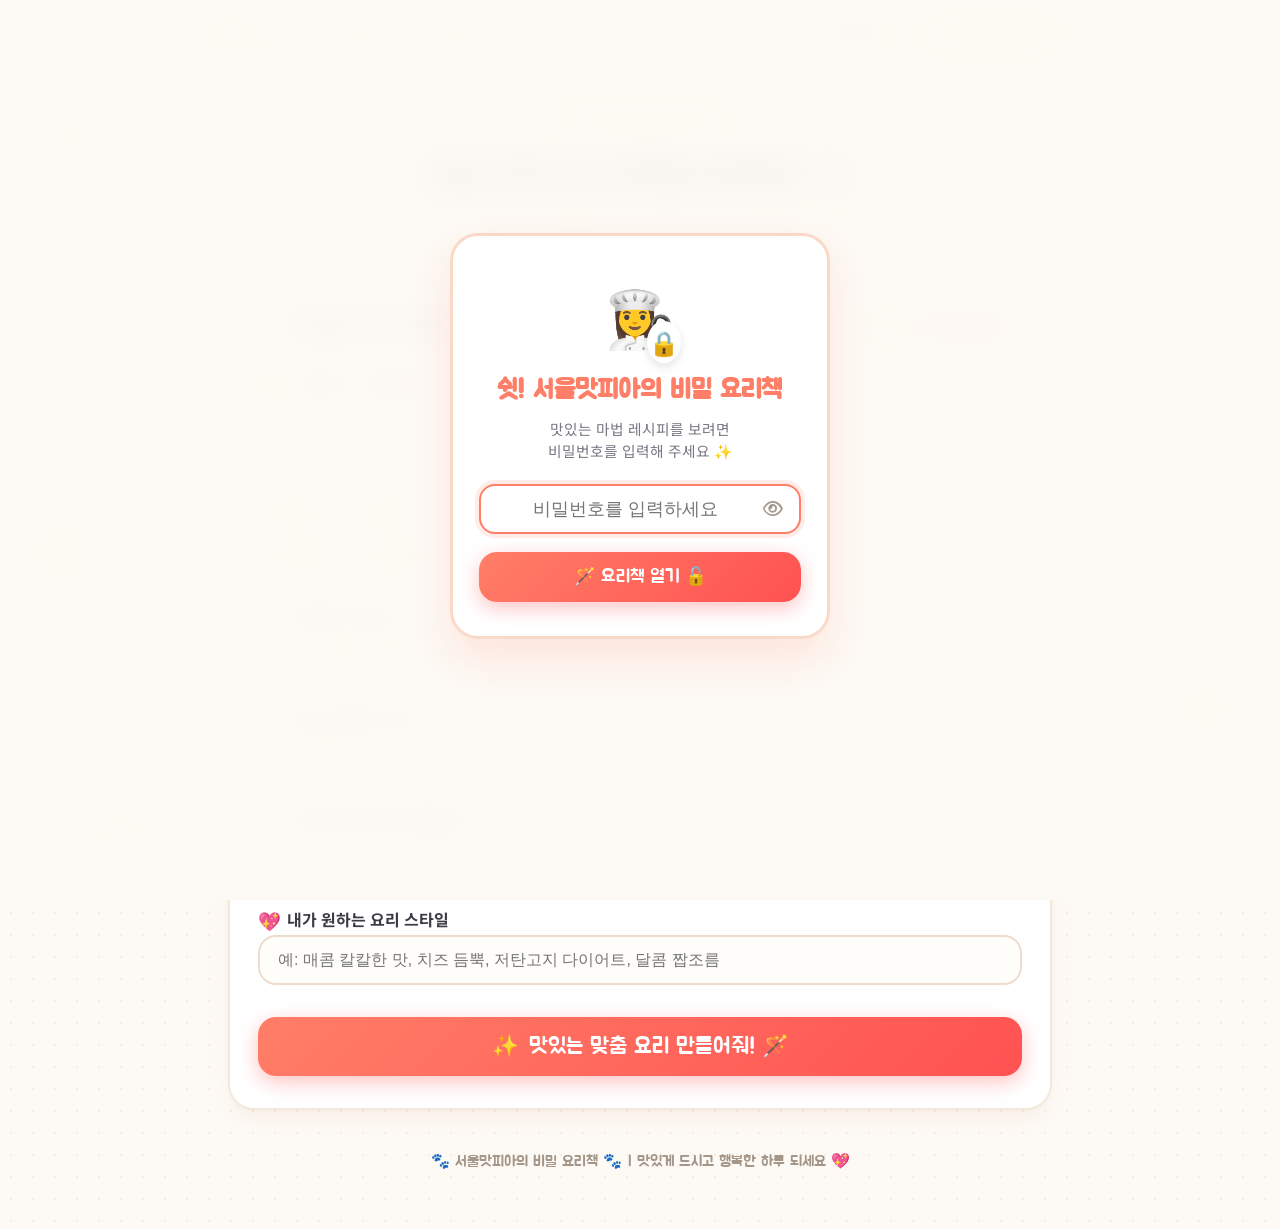
==== templates/index.html @ 13fbd6d3 "feat: 브랜드 네임을 '서울맛피아의 비밀 요리책'으로 전면 변경" ====
<!DOCTYPE html>
<html lang="ko">
<head>
  <meta charset="UTF-8">
  <meta name="viewport" content="width=device-width, initial-scale=1.0">
  <title>👩‍🍳 서울맛피아의 비밀 요리책 ✨</title>
  <!-- 파비콘 및 PWA 설정 -->
  <link rel="icon" type="image/svg+xml" href="/static/icons/icon.svg">
  <link rel="icon" type="image/png" href="/static/icons/icon-192.png">
  <link rel="manifest" href="data:application/manifest+json;utf-8,%7B%22name%22%3A%22%EC%84%9C%EC%9A%B8%EB%A7%9B%ED%94%BC%EC%95%84%EC%9D%98%20%EB%B9%84%EB%B0%80%20%EC%9A%94%EB%A6%AC%EC%B1%85%22%2C%22short_name%22%3A%22%EC%84%9C%EC%9A%B8%EB%A7%9B%ED%94%BC%EC%95%84%22%2C%22start_url%22%3A%22%2F%22%2C%22display%22%3A%22standalone%22%2C%22background_color%22%3A%22%23FFFDF9%22%2C%22theme_color%22%3A%22%23FF7E67%22%2C%22icons%22%3A%5B%7B%22src%22%3A%22%2Fstatic%2Ficons%2Ficon-192.png%22%2C%22sizes%22%3A%22192x192%22%2C%22type%22%3A%22image%2Fpng%22%7D%2C%7B%22src%22%3A%22%2Fstatic%2Ficons%2Ficon-512.png%22%2C%22sizes%22%3A%22512x512%22%2C%22type%22%3A%22image%2Fpng%22%7D%5D%7D">
  <meta name="theme-color" content="#FF7E67">
  <meta name="mobile-web-app-capable" content="yes">
  <meta name="apple-mobile-web-app-capable" content="yes">
  <meta name="apple-mobile-web-app-status-bar-style" content="default">
  <meta name="apple-mobile-web-app-title" content="서울맛피아">
  
  <!-- OpenGraph 메타 (미리보기 이미지) -->
  <meta property="og:title" content="서울맛피아의 비밀 요리책">
  <meta property="og:description" content="냉장고 속 재료로 만드는 AI 맞춤형 레시피 스튜디오">
  <meta property="og:image" content="/static/icons/icon-512.png">
  
  <!-- 인라인 CSS 임베드 (Vercel Serverless 배포 시 스타일 100% 무적 보장) -->
  <style>
/* --- 귀여운 꼬마 셰프 테마 스타일 --- */
:root {
  --primary: #ff7e67;
  --primary-hover: #ff654a;
  --primary-light: #fff0ec;
  --yellow-accent: #ffd166;
  --yellow-light: #fff9e6;
  --mint-accent: #06d6a0;
  --mint-light: #e8fbf6;
  --bg-color: #fdfaf5;
  --card-bg: #ffffff;
  --text-dark: #3d3a45;
  --text-soft: #7a7684;
  --border-cute: #f2e8dc;
  --border-highlight: #ffd8cc;
  --youtube-red: #ff334b;
  --radius-xl: 26px;
  --radius-lg: 18px;
  --radius-md: 14px;
  --radius-sm: 10px;
  --shadow-cute: 0 10px 25px -4px rgba(230, 160, 130, 0.12), 0 4px 10px -2px rgba(0, 0, 0, 0.03);
  --shadow-hover: 0 16px 30px -4px rgba(255, 126, 103, 0.22);
}

* {
  box-sizing: border-box;
  margin: 0;
  padding: 0;
}

body {
  font-family: 'Noto Sans KR', 'Pretendard', sans-serif;
  background-color: var(--bg-color);
  background-image: radial-gradient(#faecd8 1px, transparent 1px);
  background-size: 22px 22px;
  color: var(--text-dark);
  line-height: 1.6;
  min-height: 100vh;
  position: relative;
  overflow-x: hidden;
}

/* --- 귀여운 배경 떠다니는 장식 --- */
.bg-decorations {
  position: fixed;
  top: 0;
  left: 0;
  width: 100%;
  height: 100%;
  pointer-events: none;
  z-index: 0;
  overflow: hidden;
}

.decor-item {
  position: absolute;
  font-size: 2.2rem;
  opacity: 0.35;
  animation: floatEmoji 7s ease-in-out infinite alternate;
}

.decor-1 { top: 12%; left: 4%; animation-delay: 0s; }
.decor-2 { top: 28%; right: 5%; animation-delay: 1.5s; font-size: 2rem; }
.decor-3 { top: 58%; left: 3%; animation-delay: 3s; }
.decor-4 { top: 75%; right: 4%; animation-delay: 2s; }
.decor-5 { top: 90%; left: 8%; animation-delay: 4.5s; }
.decor-6 { top: 45%; right: 3%; animation-delay: 3.5s; }

@keyframes floatEmoji {
  0% { transform: translateY(0px) rotate(0deg); }
  100% { transform: translateY(-20px) rotate(12deg); }
}

/* --- 귀여운 상단 내비게이션 바 --- */
.navbar {
  background: rgba(255, 255, 255, 0.92);
  backdrop-filter: blur(10px);
  border-bottom: 2px dashed #f5decb;
  padding: 14px 20px;
  position: sticky;
  top: 0;
  z-index: 100;
}

.nav-container {
  max-width: 860px;
  margin: 0 auto;
  display: flex;
  justify-content: space-between;
  align-items: center;
}

.logo {
  display: flex;
  align-items: center;
  gap: 8px;
  font-family: 'Jua', cursive;
  font-size: 1.4rem;
  color: var(--primary);
  letter-spacing: 0.5px;
}

.chef-hat {
  font-size: 1.6rem;
  display: inline-block;
  animation: bounceHead 2s infinite ease-in-out;
}

@keyframes bounceHead {
  0%, 100% { transform: translateY(0); }
  50% { transform: translateY(-4px); }
}

.sparkle {
  color: #ffb703;
  font-size: 1.1rem;
}

.nav-actions {
  display: flex;
  align-items: center;
  gap: 10px;
}

.btn-cute-install {
  background: var(--coral-light);
  border: 2px solid var(--primary);
  color: var(--primary-dark);
  padding: 8px 14px;
  border-radius: 25px;
  font-family: 'Jua', cursive;
  font-size: 0.95rem;
  cursor: pointer;
  display: inline-flex;
  align-items: center;
  gap: 6px;
  transition: all 0.2s cubic-bezier(0.34, 1.56, 0.64, 1);
}

.btn-cute-install:hover {
  transform: scale(1.05);
  background: var(--primary);
  color: #fff;
}

.btn-cute-bookmark {
  background: var(--yellow-light);
  border: 2px solid var(--yellow-accent);
  color: #8f5a00;
  padding: 8px 16px;
  border-radius: 25px;
  font-family: 'Jua', cursive;
  font-size: 0.95rem;
  cursor: pointer;
  display: inline-flex;
  align-items: center;
  gap: 8px;
  transition: all 0.2s cubic-bezier(0.34, 1.56, 0.64, 1);
}

.btn-cute-bookmark:hover {
  transform: scale(1.05);
  background: var(--yellow-accent);
  color: #fff;
}

.badge-cute {
  background: var(--primary);
  color: #fff;
  font-size: 0.75rem;
  padding: 2px 8px;
  border-radius: 12px;
  font-weight: bold;
}

/* --- 메인 컨테이너 & 헤더 --- */
.container {
  max-width: 860px;
  margin: 0 auto;
  padding: 30px 18px;
  position: relative;
  z-index: 1;
}

.header {
  text-align: center;
  margin-bottom: 30px;
}

.header-badge {
  display: inline-block;
  background: #fff2e0;
  color: #c96218;
  font-family: 'Jua', cursive;
  font-size: 0.95rem;
  padding: 6px 16px;
  border-radius: 20px;
  border: 1.5px dashed #f8c291;
  margin-bottom: 10px;
}

.main-title {
  font-family: 'Jua', cursive;
  font-size: 2.3rem;
  color: var(--text-dark);
  margin-bottom: 8px;
  letter-spacing: -0.5px;
}

.subtitle {
  color: var(--text-soft);
  font-size: 1.05rem;
}

/* --- 귀여운 카드 공통 스타일 --- */
.cute-card {
  background: var(--card-bg);
  border-radius: var(--radius-xl);
  padding: 32px 28px;
  box-shadow: var(--shadow-cute);
  margin-bottom: 28px;
  border: 2px solid var(--border-cute);
  position: relative;
}

/* 마스킹 테이프 장식 */
.tape-sticker {
  position: absolute;
  top: -12px;
  left: 50%;
  transform: translateX(-50%) rotate(-1deg);
  width: 120px;
  height: 26px;
  background: rgba(255, 222, 173, 0.75);
  border-left: 2px dashed rgba(200, 160, 120, 0.4);
  border-right: 2px dashed rgba(200, 160, 120, 0.4);
  box-shadow: 0 2px 4px rgba(0, 0, 0, 0.05);
}

.form-title-row {
  display: flex;
  justify-content: space-between;
  align-items: center;
  margin-bottom: 22px;
  flex-wrap: wrap;
  gap: 10px;
}

.card-title {
  font-family: 'Jua', cursive;
  font-size: 1.45rem;
  color: var(--text-dark);
  display: flex;
  align-items: center;
  gap: 8px;
}

.btn-surprise-cute {
  background: linear-gradient(135deg, #fff3b0 0%, #ffcbf2 100%);
  border: 2px solid #ffb3c6;
  color: #6a1b9a;
  padding: 8px 16px;
  border-radius: 20px;
  font-family: 'Jua', cursive;
  font-size: 0.95rem;
  cursor: pointer;
  display: inline-flex;
  align-items: center;
  gap: 6px;
  box-shadow: 0 4px 10px rgba(255, 179, 198, 0.35);
  transition: all 0.25s cubic-bezier(0.34, 1.56, 0.64, 1);
}

.btn-surprise-cute:hover {
  transform: translateY(-2px) scale(1.04);
  box-shadow: 0 8px 16px rgba(255, 179, 198, 0.5);
}

/* --- 폼 스타일 --- */
.form-group {
  margin-bottom: 22px;
}

.label-row {
  display: flex;
  justify-content: space-between;
  align-items: center;
  margin-bottom: 8px;
}

.form-group label {
  font-weight: 700;
  color: var(--text-dark);
  font-size: 1rem;
  display: flex;
  align-items: center;
  gap: 6px;
}

.icon-bubble {
  font-size: 1.15rem;
}

.required-star {
  color: var(--primary);
  font-size: 1.1rem;
}

.btn-text-clear {
  background: none;
  border: none;
  color: var(--text-soft);
  font-size: 0.82rem;
  font-weight: 600;
  cursor: pointer;
  display: inline-flex;
  align-items: center;
  gap: 4px;
}

.btn-text-clear:hover {
  color: var(--primary);
}

input[type="text"],
select {
  width: 100%;
  padding: 14px 18px;
  border: 2px solid #ecdcd0;
  border-radius: var(--radius-lg);
  font-size: 1rem;
  color: var(--text-dark);
  background-color: #fffdfa;
  transition: all 0.2s ease;
  outline: none;
}

input[type="text"]:focus,
select:focus {
  border-color: var(--primary);
  background-color: #ffffff;
  box-shadow: 0 0 0 4px rgba(255, 126, 103, 0.18);
}

/* --- 톡톡 누르는 인기 재료 칩 --- */
.quick-chips-wrapper {
  margin-top: 12px;
}

.chips-label {
  display: block;
  font-size: 0.85rem;
  font-weight: 700;
  color: #b5835a;
  margin-bottom: 8px;
}

.chips-list {
  display: flex;
  flex-wrap: wrap;
  gap: 7px;
}

.ingredient-chip {
  background: #ffffff;
  border: 2px solid #fae1d2;
  border-radius: 20px;
  padding: 6px 13px;
  font-size: 0.88rem;
  font-weight: 700;
  color: #634b3e;
  cursor: pointer;
  display: inline-flex;
  align-items: center;
  gap: 5px;
  box-shadow: 0 2px 5px rgba(230, 160, 130, 0.08);
  transition: all 0.18s cubic-bezier(0.34, 1.56, 0.64, 1);
}

.ingredient-chip:hover {
  background: var(--primary-light);
  border-color: var(--primary);
  color: var(--primary);
  transform: translateY(-2px) scale(1.05);
}

.ingredient-chip.chip-active {
  background: var(--primary);
  border-color: var(--primary);
  color: #ffffff;
  box-shadow: 0 4px 10px rgba(255, 126, 103, 0.35);
}

.chip-emoji {
  font-size: 1.05rem;
}

.form-row {
  display: grid;
  grid-template-columns: 1fr 1fr;
  gap: 16px;
}

/* --- 메인 버튼 스타일 --- */
.btn-cute-submit {
  width: 100%;
  background: linear-gradient(135deg, #ff7e67 0%, #ff5252 100%);
  color: #fff;
  padding: 16px 24px;
  font-family: 'Jua', cursive;
  font-size: 1.35rem;
  border-radius: var(--radius-lg);
  border: none;
  cursor: pointer;
  box-shadow: 0 6px 20px rgba(255, 82, 82, 0.35);
  display: inline-flex;
  align-items: center;
  justify-content: center;
  gap: 10px;
  transition: all 0.25s cubic-bezier(0.34, 1.56, 0.64, 1);
  margin-top: 10px;
}

.btn-cute-submit:hover {
  transform: translateY(-3px) scale(1.01);
  box-shadow: 0 10px 25px rgba(255, 82, 82, 0.45);
}

/* --- 보글보글 로딩 애니메이션 --- */
.cute-cooking-pot {
  position: relative;
  width: 90px;
  height: 90px;
  margin: 0 auto 15px;
  display: flex;
  align-items: center;
  justify-content: center;
}

.pot-emoji {
  font-size: 4.5rem;
  animation: potWiggle 1.2s infinite ease-in-out;
}

@keyframes potWiggle {
  0%, 100% { transform: rotate(0deg); }
  25% { transform: rotate(-5deg) scale(1.05); }
  75% { transform: rotate(5deg) scale(1.05); }
}

.steam {
  position: absolute;
  font-size: 1.3rem;
  opacity: 0;
  animation: steamRise 2s infinite ease-out;
}

.steam-1 { top: 0px; left: 20px; animation-delay: 0s; }
.steam-2 { top: -10px; left: 40px; animation-delay: 0.6s; }
.steam-3 { top: 0px; right: 20px; animation-delay: 1.2s; }

@keyframes steamRise {
  0% { transform: translateY(10px) scale(0.6); opacity: 0; }
  50% { opacity: 0.8; }
  100% { transform: translateY(-30px) scale(1.2); opacity: 0; }
}

.loading-title {
  font-family: 'Jua', cursive;
  font-size: 1.4rem;
  color: var(--primary);
  margin-bottom: 6px;
}

.loading-subtext {
  color: var(--text-soft);
  font-size: 0.95rem;
}

/* --- 3종 추천 요리 선택 탭 --- */
.recipe-selection-section {
  margin-bottom: 25px;
}

.selection-title {
  font-family: 'Jua', cursive;
  font-size: 1.4rem;
  color: var(--text-dark);
  margin-bottom: 14px;
  display: flex;
  align-items: center;
  gap: 8px;
}

.recipe-tabs-grid {
  display: grid;
  grid-template-columns: repeat(3, 1fr);
  gap: 12px;
}

.recipe-tab-card {
  background: #ffffff;
  border: 2.5px solid #fae3d5;
  border-radius: var(--radius-lg);
  padding: 16px 14px;
  cursor: pointer;
  transition: all 0.25s cubic-bezier(0.34, 1.56, 0.64, 1);
  box-shadow: 0 4px 12px rgba(240, 180, 150, 0.1);
  display: flex;
  flex-direction: column;
  justify-content: space-between;
}

.recipe-tab-card:hover {
  transform: translateY(-3px) scale(1.02);
  border-color: var(--primary);
  box-shadow: var(--shadow-hover);
}

.recipe-tab-card.active-tab {
  border-color: var(--primary);
  background: #fff8f5;
  box-shadow: 0 0 0 3px rgba(255, 126, 103, 0.25), var(--shadow-hover);
}

.tab-tag {
  font-family: 'Jua', cursive;
  font-size: 0.85rem;
  color: #ff5252;
  background: #ffebe6;
  padding: 4px 10px;
  border-radius: 12px;
  display: inline-block;
  margin-bottom: 8px;
  align-self: flex-start;
}

.tab-title {
  font-family: 'Jua', cursive;
  font-size: 1.15rem;
  color: var(--text-dark);
  margin-bottom: 6px;
  line-height: 1.3;
}

.tab-meta {
  font-size: 0.82rem;
  color: var(--text-soft);
  display: flex;
  gap: 8px;
  font-weight: 600;
}

/* --- 레시피 북 스타일 상세 결과 카드 --- */
.recipe-book-card {
  border: 3px solid #f2dbcb;
  background: #ffffff;
  position: relative;
  padding-top: 40px;
}

.spiral-binding {
  position: absolute;
  top: 10px;
  left: 20px;
  right: 20px;
  display: flex;
  justify-content: space-around;
}

.spiral-binding span {
  width: 14px;
  height: 14px;
  background: #f7ede2;
  border: 2px solid #dfcfc0;
  border-radius: 50%;
}

.result-header {
  display: flex;
  justify-content: space-between;
  align-items: center;
  margin-bottom: 18px;
  flex-wrap: wrap;
  gap: 10px;
}

.cute-badge {
  background: #fff0eb;
  color: var(--primary);
  font-family: 'Jua', cursive;
  font-size: 0.95rem;
  padding: 6px 14px;
  border-radius: 20px;
  border: 1.5px solid #ffd2c7;
}

.btn-cute-action {
  background: #f7fafc;
  border: 1.5px solid #e2e8f0;
  color: var(--text-dark);
  padding: 8px 14px;
  border-radius: 18px;
  font-size: 0.85rem;
  font-weight: 700;
  cursor: pointer;
  display: inline-flex;
  align-items: center;
  gap: 6px;
  transition: all 0.2s;
}

.btn-cute-action:hover {
  background: var(--primary-light);
  border-color: var(--primary);
  color: var(--primary);
  transform: translateY(-1px);
}

.btn-bookmarked {
  background: #fff0f3 !important;
  color: #ff3366 !important;
  border-color: #ffb3c6 !important;
}

.menu-title {
  font-family: 'Jua', cursive;
  font-size: 2.1rem;
  color: var(--text-dark);
  margin-bottom: 6px;
}

.menu-desc {
  color: var(--text-soft);
  font-size: 1.05rem;
  margin-bottom: 14px;
}

.menu-tags {
  display: flex;
  gap: 8px;
  flex-wrap: wrap;
}

.tag-cute {
  background: #fef7ee;
  border: 1.5px solid #fae1c5;
  padding: 6px 14px;
  border-radius: 20px;
  font-size: 0.88rem;
  font-weight: 700;
  color: #a45a19;
  display: inline-flex;
  align-items: center;
  gap: 6px;
}

/* --- 귀여운 TV 유튜브 배너 --- */
.cute-tv-card {
  background: #fff5f5;
  border: 2px dashed #ffccd5;
  border-radius: var(--radius-lg);
  padding: 18px 22px;
  margin: 20px 0;
  display: flex;
  justify-content: space-between;
  align-items: center;
  gap: 15px;
}

.youtube-badge {
  color: var(--youtube-red);
  font-family: 'Jua', cursive;
  font-size: 0.95rem;
  margin-bottom: 4px;
}

.yt-title {
  font-size: 1.05rem;
  font-weight: 700;
  color: var(--text-dark);
  margin-bottom: 2px;
}

.yt-channel {
  font-size: 0.85rem;
  color: var(--text-soft);
}

.btn-youtube-cute {
  background: var(--youtube-red);
  color: #fff;
  padding: 10px 20px;
  font-family: 'Jua', cursive;
  font-size: 1rem;
  border-radius: 25px;
  text-decoration: none;
  flex-shrink: 0;
  box-shadow: 0 4px 12px rgba(255, 51, 75, 0.3);
  transition: all 0.2s cubic-bezier(0.34, 1.56, 0.64, 1);
}

.btn-youtube-cute:hover {
  transform: scale(1.05);
  background: #e6203a;
  color: #fff;
}

/* --- 귀여운 건강 쑥쑥 영양 노트 --- */
.cute-nutrition-card {
  background: #fffcf7;
  border: 2px solid #ffeedb;
  border-radius: var(--radius-lg);
  padding: 20px;
  margin: 20px 0;
}

.nutrition-header {
  display: flex;
  justify-content: space-between;
  align-items: center;
  margin-bottom: 14px;
}

.nutrition-header h3 {
  font-family: 'Jua', cursive;
  font-size: 1.25rem;
  color: #d96b27;
  display: flex;
  align-items: center;
  gap: 6px;
}

.calories-badge-cute {
  background: var(--yellow-accent);
  color: #704800;
  font-family: 'Jua', cursive;
  font-size: 1.05rem;
  padding: 4px 14px;
  border-radius: 20px;
  box-shadow: 0 2px 8px rgba(255, 209, 102, 0.4);
}

.nutrition-grid {
  display: grid;
  grid-template-columns: repeat(4, 1fr);
  gap: 10px;
  margin-bottom: 12px;
}

.cute-nutri-item {
  background: #ffffff;
  border: 1.5px solid #ffe3c6;
  border-radius: var(--radius-md);
  padding: 10px;
  text-align: center;
}

.nutri-label {
  display: block;
  font-size: 0.78rem;
  font-weight: 700;
  color: var(--text-soft);
  margin-bottom: 2px;
}

.nutri-val {
  font-family: 'Jua', cursive;
  font-size: 1.15rem;
  color: var(--text-dark);
}

.nutri-summary-cute {
  font-size: 0.88rem;
  color: #634720;
  background: #fff8eb;
  padding: 10px 14px;
  border-radius: var(--radius-sm);
  margin-top: 8px;
  border: 1px dashed #fbd79e;
}

/* 귀여운 구분선 */
.cute-divider {
  text-align: center;
  margin: 25px 0;
  position: relative;
}

.cute-divider::before {
  content: "";
  position: absolute;
  top: 50%;
  left: 0;
  right: 0;
  height: 2px;
  background: #f7e6d7;
  z-index: 0;
}

.cute-divider span {
  background: #fff;
  padding: 0 15px;
  position: relative;
  z-index: 1;
  font-size: 0.95rem;
  letter-spacing: 4px;
}

/* --- 재료 & 양념 그리드 --- */
.recipe-grid {
  display: grid;
  grid-template-columns: 1fr 1fr;
  gap: 20px;
}

.cute-box h3 {
  font-family: 'Jua', cursive;
  font-size: 1.3rem;
  color: var(--text-dark);
  margin-bottom: 14px;
  display: flex;
  align-items: center;
  gap: 8px;
}

.cute-list {
  list-style: none;
}

.cute-list li {
  position: relative;
  padding: 8px 0 8px 24px;
  font-size: 0.95rem;
  font-weight: 600;
  border-bottom: 1px dashed #f5e4d5;
}

.cute-list li:last-child {
  border-bottom: none;
}

.cute-list li::before {
  content: "✨";
  font-size: 0.85rem;
  position: absolute;
  left: 2px;
  top: 8px;
}

/* --- 단계별 조리 순서 --- */
.cute-steps {
  list-style: none;
  counter-reset: cute-step;
}

.cute-steps li {
  counter-increment: cute-step;
  position: relative;
  padding: 14px 16px 14px 54px;
  background: #fffcf8;
  border: 1.5px solid #fae8d8;
  border-radius: var(--radius-md);
  margin-bottom: 12px;
  font-size: 0.98rem;
  line-height: 1.55;
  font-weight: 500;
}

.cute-steps li::before {
  content: counter(cute-step);
  position: absolute;
  left: 14px;
  top: 14px;
  background: var(--primary);
  color: #fff;
  font-family: 'Jua', cursive;
  width: 28px;
  height: 28px;
  border-radius: 50%;
  display: flex;
  align-items: center;
  justify-content: center;
  font-size: 1rem;
  box-shadow: 0 2px 6px rgba(255, 126, 103, 0.4);
}

/* --- 팁 & 대체 가이드 --- */
.tips-grid {
  display: grid;
  grid-template-columns: 1fr 1fr;
  gap: 16px;
}

.cute-tip-box {
  padding: 18px;
  border-radius: var(--radius-lg);
}

.cute-tip-box h4 {
  font-family: 'Jua', cursive;
  font-size: 1.15rem;
  margin-bottom: 10px;
  display: flex;
  align-items: center;
  gap: 6px;
}

.cute-tip-box ul {
  padding-left: 18px;
  font-size: 0.9rem;
  line-height: 1.5;
}

.cute-tip-box li {
  margin-bottom: 6px;
}

.fail-proof {
  background-color: #fff8eb;
  border: 2px solid #ffe1a8;
}

.fail-proof h4 {
  color: #c96218;
}

.substitute {
  background-color: #f0fdf4;
  border: 2px solid #bbf7d0;
}

.substitute h4 {
  color: #15803d;
}

/* --- 비밀 요리책 드로어 --- */
.drawer-overlay {
  position: fixed;
  top: 0;
  left: 0;
  width: 100%;
  height: 100%;
  background: rgba(80, 50, 40, 0.45);
  backdrop-filter: blur(4px);
  z-index: 200;
  display: flex;
  justify-content: flex-end;
}

.cute-drawer {
  background: #fffaf4;
  width: 100%;
  max-width: 440px;
  height: 100%;
  padding: 28px 22px;
  overflow-y: auto;
  box-shadow: -8px 0 30px rgba(100, 50, 30, 0.2);
  display: flex;
  flex-direction: column;
}

.drawer-header h2 {
  font-family: 'Jua', cursive;
  font-size: 1.5rem;
  color: var(--text-dark);
}

.btn-close {
  background: none;
  border: none;
  font-size: 2rem;
  cursor: pointer;
  color: var(--text-soft);
}

.bookmark-item {
  background: #ffffff;
  border: 2px solid #f8e5d7;
  border-radius: var(--radius-lg);
  padding: 16px;
  margin-bottom: 12px;
  box-shadow: 0 4px 10px rgba(220, 160, 130, 0.08);
}

.bookmark-item-title {
  font-family: 'Jua', cursive;
  font-size: 1.2rem;
  color: var(--text-dark);
  margin-bottom: 4px;
}

.bookmark-item-meta {
  font-size: 0.82rem;
  color: var(--text-soft);
  font-weight: 600;
  margin-bottom: 12px;
}

.bookmark-item-actions {
  display: flex;
  gap: 8px;
}

/* --- 에러 알림 --- */
.cute-alert {
  background: #fff1f2;
  border: 2px solid #fecdd3;
  color: #e11d48;
  border-radius: var(--radius-lg);
  padding: 16px 20px;
  display: flex;
  align-items: center;
  gap: 12px;
  font-weight: 700;
}

.alert-icon {
  font-size: 1.5rem;
}

/* --- 유틸리티 & 푸터 --- */
.hidden {
  display: none !important;
}

.footer {
  text-align: center;
  color: #a49688;
  font-family: 'Jua', cursive;
  font-size: 0.95rem;
  margin-top: 40px;
  padding-bottom: 25px;
}

/* --- 완벽 모바일 최적화 미디어 쿼리 --- */
@media (max-width: 768px) {
  html, body {
    overflow-x: hidden;
    width: 100%;
  }

  .container {
    padding: 18px 12px;
  }

  /* 상단 네비게이션 모바일 최적화 */
  .navbar {
    padding: 10px 14px;
  }

  .nav-container {
    gap: 6px;
  }

  .logo {
    font-size: 1.15rem;
    gap: 5px;
  }

  .chef-hat {
    font-size: 1.35rem;
  }

  .nav-actions {
    gap: 6px;
  }

  .btn-cute-install,
  .btn-cute-bookmark {
    padding: 6px 10px;
    font-size: 0.82rem;
    border-radius: 18px;
    gap: 4px;
  }

  /* 헤더 텍스트 모바일 크기 */
  .header-badge {
    font-size: 0.85rem;
    padding: 5px 12px;
  }

  .main-title {
    font-size: 1.55rem;
    line-height: 1.35;
    margin-top: 8px;
  }

  .subtitle {
    font-size: 0.88rem;
    padding: 0 5px;
  }

  /* 카드 패딩 및 레이아웃 */
  .cute-card {
    padding: 20px 14px;
    border-radius: var(--radius-lg);
  }

  .card-title {
    font-size: 1.25rem;
  }

  .btn-surprise-cute {
    font-size: 0.82rem;
    padding: 6px 10px;
  }

  .form-title-row {
    flex-direction: column;
    align-items: flex-start;
    gap: 10px;
  }

  /* 폼 요소 모바일 최적화 */
  .form-row,
  .recipe-grid,
  .tips-grid {
    grid-template-columns: 1fr;
    gap: 14px;
  }

  input[type="text"],
  select {
    font-size: 16px !important; /* iOS 자동 확대 방지 */
    padding: 12px 14px;
    height: 48px; /* 터치 친화적 높이 */
  }

  /* 재료 칩 모바일 터치 최적화 */
  .chips-list {
    gap: 6px;
  }

  .ingredient-chip {
    padding: 6px 10px;
    font-size: 0.84rem;
    height: 36px;
  }

  /* 추천 메뉴 3가지 탭 모바일 1열 카드 배치 */
  .recipe-tabs-grid {
    grid-template-columns: 1fr;
    gap: 12px;
  }

  .tab-card {
    padding: 14px 16px;
  }

  /* 상세 결과 헤더 및 액션 버튼 그리드 */
  .result-header {
    flex-direction: column;
    align-items: flex-start;
    gap: 12px;
  }

  .recipe-actions {
    width: 100%;
    display: grid;
    grid-template-columns: repeat(2, 1fr);
    gap: 8px;
  }

  .btn-cute-action {
    width: 100%;
    justify-content: center;
    padding: 8px 10px;
    font-size: 0.84rem;
  }

  .menu-title {
    font-size: 1.45rem;
  }

  /* 영양 성분 카드 2열 그리드 */
  .nutrition-grid {
    grid-template-columns: repeat(2, 1fr);
    gap: 8px;
  }

  .cute-nutri-item {
    padding: 10px 8px;
  }

  .nutri-val {
    font-size: 1.05rem;
  }

  /* 유튜브 카드 세로 정렬 */
  .cute-tv-card {
    flex-direction: column;
    align-items: stretch;
    gap: 14px;
    padding: 16px;
  }

  .btn-youtube-cute {
    width: 100%;
    text-align: center;
    justify-content: center;
    padding: 12px;
    font-size: 0.95rem;
  }

  /* 배경 이모지 모바일에서 은은하게 */
  .decor-item {
    opacity: 0.18;
    font-size: 1.6rem;
  }
}

/* 400px 이하 초소형 스마트폰 (iPhone SE 등) */
@media (max-width: 400px) {
  .logo-text {
    font-size: 0.98rem;
  }
  .btn-cute-install span,
  .btn-cute-bookmark span:first-child {
    display: none; /* 아이콘과 뱃지만 표시 */
  }
  .btn-cute-install,
  .btn-cute-bookmark {
    padding: 6px 8px;
  }
  .main-title {
    font-size: 1.35rem;
  }
}

/* --- 인쇄 최적화 --- */
@media print {
  body {
    background: #fff;
    color: #000;
  }
  .bg-decorations,
  .navbar,
  .input-card,
  .loading-card,
  .recipe-selection-section,
  .alert,
  .recipe-actions,
  .footer,
  .drawer-overlay {
    display: none !important;
  }
  .cute-card {
    border: none;
    box-shadow: none;
    padding: 0;
  }
}
  
/* --- 🔒 비밀번호 잠금 화면 스타일 --- */
.lock-screen-overlay {
  position: fixed;
  top: 0;
  left: 0;
  width: 100vw;
  height: 100vh;
  background: rgba(253, 250, 245, 0.96);
  backdrop-filter: blur(16px);
  z-index: 99999;
  display: flex;
  align-items: center;
  justify-content: center;
  padding: 20px;
  transition: opacity 0.35s ease, visibility 0.35s ease;
}

.lock-screen-overlay.unlocked {
  opacity: 0;
  visibility: hidden;
  pointer-events: none;
}

.lock-card {
  width: 100%;
  max-width: 380px;
  background: #ffffff;
  border: 3px solid #fbd9c8;
  border-radius: 28px;
  padding: 34px 26px;
  text-align: center;
  box-shadow: 0 20px 45px rgba(255, 126, 103, 0.18);
  animation: popIn 0.4s cubic-bezier(0.34, 1.56, 0.64, 1);
  position: relative;
}

@keyframes popIn {
  0% { transform: scale(0.85); opacity: 0; }
  100% { transform: scale(1); opacity: 1; }
}

.lock-card.shake {
  animation: shakeCard 0.4s ease;
}

@keyframes shakeCard {
  0%, 100% { transform: translateX(0); }
  20%, 60% { transform: translateX(-8px); }
  40%, 80% { transform: translateX(8px); }
}

.lock-icon-wrapper {
  position: relative;
  display: inline-block;
  margin-bottom: 12px;
}

.lock-chef {
  font-size: 3.5rem;
  display: inline-block;
  animation: floatEmoji 4s infinite alternate;
}

.lock-badge {
  position: absolute;
  bottom: -4px;
  right: -6px;
  font-size: 1.5rem;
  background: #fff;
  border-radius: 50%;
  padding: 2px;
  box-shadow: 0 4px 10px rgba(0,0,0,0.1);
}

.lock-title {
  font-family: 'Jua', cursive;
  font-size: 1.6rem;
  color: var(--primary);
  margin-bottom: 6px;
}

.lock-desc {
  font-size: 0.92rem;
  color: var(--text-soft);
  line-height: 1.5;
  margin-bottom: 22px;
}

.lock-form {
  display: flex;
  flex-direction: column;
  gap: 12px;
}

.lock-input-group {
  position: relative;
  width: 100%;
}

.lock-input {
  width: 100%;
  height: 50px;
  border: 2px solid #f2dfd3;
  border-radius: 16px;
  padding: 0 45px 0 16px;
  font-size: 1.1rem;
  text-align: center;
  background: #fffaf7;
  color: var(--text-dark);
  outline: none;
  transition: all 0.2s;
}

.lock-input:focus {
  border-color: var(--primary);
  background: #ffffff;
  box-shadow: 0 0 0 4px rgba(255, 126, 103, 0.15);
}

.btn-toggle-pw {
  position: absolute;
  right: 14px;
  top: 50%;
  transform: translateY(-50%);
  background: none;
  border: none;
  color: #a49688;
  font-size: 1.1rem;
  cursor: pointer;
  padding: 4px;
}

.lock-error-msg {
  color: #e11d48;
  font-size: 0.85rem;
  font-weight: 700;
  background: #fff1f2;
  border: 1px solid #fecdd3;
  border-radius: 10px;
  padding: 8px;
}

.btn-unlock {
  margin-top: 6px;
  padding: 14px;
  font-size: 1.1rem;
}

.btn-lock-app {
  background: #f4ede4;
  border: 2px solid #e0d2c1;
  color: #7a6e60;
  padding: 6px 12px;
  border-radius: 18px;
  font-family: 'Jua', cursive;
  font-size: 0.85rem;
  cursor: pointer;
  display: inline-flex;
  align-items: center;
  gap: 4px;
  transition: all 0.2s;
}

.btn-lock-app:hover {
  background: #e2d3c0;
  color: #4a3e30;
}

</style>
  <!-- Font Awesome 아이콘 -->
  <link rel="stylesheet" href="https://cdnjs.cloudflare.com/ajax/libs/font-awesome/6.4.0/css/all.min.css">
  <!-- 귀여운 한글 폰트 (Jua & Pretendard) -->
  <link rel="preconnect" href="https://fonts.googleapis.com">
  <link rel="preconnect" href="https://fonts.gstatic.com" crossorigin>
  <link href="https://fonts.googleapis.com/css2?family=Jua&family=Noto+Sans+KR:wght@400;600;700;900&display=swap" rel="stylesheet">
</head>
<body>
  <!-- 🔒 비밀번호 잠금 화면 오버레이 -->
  <div id="lockScreen" class="lock-screen-overlay">
    <div class="lock-card cute-card">
      <div class="lock-icon-wrapper">
        <span class="lock-chef">👩‍🍳</span>
        <span class="lock-badge">🔒</span>
      </div>
      <h2 class="lock-title">쉿! 서울맛피아의 비밀 요리책</h2>
      <p class="lock-desc">맛있는 마법 레시피를 보려면<br>비밀번호를 입력해 주세요 ✨</p>
      
      <form id="lockForm" class="lock-form" onsubmit="return false;">
        <div class="lock-input-group">
          <input type="password" id="appPasswordInput" class="lock-input" placeholder="비밀번호를 입력하세요" autocomplete="current-password" required autofocus>
          <button type="button" id="togglePasswordBtn" class="btn-toggle-pw" title="비밀번호 보기/숨기기">
            <i class="fa-regular fa-eye"></i>
          </button>
        </div>
        <div id="lockErrorMsg" class="lock-error-msg hidden">
          <span>😿 비밀번호가 맞지 않아요! 다시 입력해 보세요.</span>
        </div>
        <button type="submit" id="unlockBtn" class="btn btn-cute-submit btn-unlock">
          <span>🪄 요리책 열기 🔓</span>
        </button>
      </form>
    </div>
  </div>
  <!-- 귀여운 배경 장식 요소들 -->
  <div class="bg-decorations" aria-hidden="true">
    <span class="decor-item decor-1">🍳</span>
    <span class="decor-item decor-2">🥕</span>
    <span class="decor-item decor-3">🥞</span>
    <span class="decor-item decor-4">🥑</span>
    <span class="decor-item decor-5">🍓</span>
    <span class="decor-item decor-6">🧁</span>
  </div>

  <!-- 상단 내비게이션 바 -->
  <nav class="navbar">
    <div class="nav-container">
      <div class="logo">
        <span class="chef-hat">👩‍🍳</span>
        <span class="logo-text">서울맛피아의 비밀 요리책</span>
        <span class="sparkle">✨</span>
      </div>
      <div class="nav-actions">
        <button id="installPwaBtn" class="btn btn-cute-install hidden" title="홈 화면에 앱 설치하기">
          <i class="fa-solid fa-cloud-arrow-down"></i> <span>앱 설치</span>
        </button>
        <button id="lockAppBtn" class="btn-lock-app" title="앱 다시 잠그기"><i class="fa-solid fa-lock"></i> <span>잠그기</span></button>
        <button id="openBookmarksBtn" class="btn btn-cute-bookmark">
          <span>🎀 비밀 요리책</span>
          <span id="bookmarkCountBadge" class="badge-cute">0</span>
        </button>
      </div>
    </div>
  </nav>

  <div class="container">
    <!-- 헤더 영역 -->
    <header class="header">
      <div class="header-badge">🍲 냉장고 파먹기 대작전!</div>
      <h1 class="main-title">오늘 우리 집 식탁을 부탁해! 🍳</h1>
      <p class="subtitle">냉장고 속 잠자고 있는 재료들로 마법 같은 3가지 요리를 만들어줄게요 🪄</p>
    </header>

    <!-- 메인 콘텐츠 영역 -->
    <main class="main-content">
      <!-- 1. 입력 폼 카드 (요리 주문서 테마) -->
      <section class="card input-card cute-card">
        <div class="tape-sticker"></div>
        <div class="form-title-row">
          <h2 class="card-title">
            <span class="title-icon">📋</span> 오늘의 요리 주문서
          </h2>
          <button type="button" id="randomRecipeBtn" class="btn-surprise-cute">
            <span>🎲 오늘 뭐 먹을까냥?</span>
          </button>
        </div>

        <form id="recipeForm">
          <!-- 보유 재료 -->
          <div class="form-group">
            <div class="label-row">
              <label for="ingredients">
                <span class="icon-bubble">🧺</span> 내 냉장고 속 재료들 <span class="required-star">★</span>
              </label>
              <button type="button" id="clearIngredientsBtn" class="btn-text-clear hidden">
                <i class="fa-solid fa-rotate-left"></i> 싹 비우기
              </button>
            </div>
            
            <input type="text" id="ingredients" name="ingredients" 
                   placeholder="재료를 적거나 아래 재료 칩을 콕콕 눌러보세요!" required>
            
            <!-- 원터치 인기 식재료 태그 칩 -->
            <div class="quick-chips-wrapper">
              <span class="chips-label">👇 콕! 누르면 바구니에 쏙 담겨요:</span>
              <div class="chips-list">
                <button type="button" class="ingredient-chip" data-name="계란"><span class="chip-emoji">🥚</span> 계란</button>
                <button type="button" class="ingredient-chip" data-name="양파"><span class="chip-emoji">🧅</span> 양파</button>
                <button type="button" class="ingredient-chip" data-name="감자"><span class="chip-emoji">🥔</span> 감자</button>
                <button type="button" class="ingredient-chip" data-name="스팸"><span class="chip-emoji">🥓</span> 스팸</button>
                <button type="button" class="ingredient-chip" data-name="돼지고기"><span class="chip-emoji">🥩</span> 돼지고기</button>
                <button type="button" class="ingredient-chip" data-name="김치"><span class="chip-emoji">🥬</span> 김치</button>
                <button type="button" class="ingredient-chip" data-name="대파"><span class="chip-emoji">🌱</span> 대파</button>
                <button type="button" class="ingredient-chip" data-name="마늘"><span class="chip-emoji">🧄</span> 마늘</button>
                <button type="button" class="ingredient-chip" data-name="참치캔"><span class="chip-emoji">🥫</span> 참치캔</button>
                <button type="button" class="ingredient-chip" data-name="치즈"><span class="chip-emoji">🧀</span> 치즈</button>
                <button type="button" class="ingredient-chip" data-name="두부"><span class="chip-emoji">🥘</span> 두부</button>
                <button type="button" class="ingredient-chip" data-name="버섯"><span class="chip-emoji">🍄</span> 버섯</button>
                <button type="button" class="ingredient-chip" data-name="청양고추"><span class="chip-emoji">🌶️</span> 청양고추</button>
                <button type="button" class="ingredient-chip" data-name="버터"><span class="chip-emoji">🧈</span> 버터</button>
              </div>
            </div>
          </div>

          <!-- 인원수 & 조리시간 그리드 -->
          <div class="form-row">
            <div class="form-group">
              <label for="servings"><span class="icon-bubble">🍽️</span> 몇 명이서 먹나요?</label>
              <select id="servings" name="servings">
                <option value="1인분 (혼밥)">1인분 (나 혼자 냠냠)</option>
                <option value="2인분" selected>2인분 (알콩달콩 둘이서)</option>
                <option value="3~4인분 (가족)">3~4인분 (다 함께 왁자지껄)</option>
                <option value="5인분 이상 (파티)">5인분 이상 (파티 타임! 🎉)</option>
              </select>
            </div>

            <div class="form-group">
              <label for="cookingTime"><span class="icon-bubble">⏰</span> 조리 시간</label>
              <select id="cookingTime" name="cookingTime">
                <option value="10분 컷 초간단">10분 컷 (초스피드 ⚡)</option>
                <option value="20분 이내" selected>20분 이내 (적당히 뚝딱 🍳)</option>
                <option value="30분 이내">30분 이내 (여유롭게 🍲)</option>
                <option value="40분 이상 정성 요리">40분 이상 (정성 가득 특식 👑)</option>
              </select>
            </div>
          </div>

          <!-- 조리도구 -->
          <div class="form-group">
            <label for="tools"><span class="icon-bubble">🍳</span> 사용 가능한 조리도구</label>
            <input type="text" id="tools" name="tools" 
                   placeholder="예: 프라이팬, 냄비, 전자레인지, 에어프라이어" 
                   value="프라이팬, 냄비">
          </div>

          <!-- 알레르기 & 비선호 성분 -->
          <div class="form-group">
            <label for="allergies"><span class="icon-bubble">🚫</span> 피하고 싶은 재료 (알레르기)</label>
            <input type="text" id="allergies" name="allergies" 
                   placeholder="예: 땅콩 빼주세요, 갑각류 알레르기 (없으면 비워두세요)">
          </div>

          <!-- 선호 음식 / 스타일 -->
          <div class="form-group">
            <label for="preference"><span class="icon-bubble">💖</span> 내가 원하는 요리 스타일</label>
            <input type="text" id="preference" name="preference" 
                   placeholder="예: 매콤 칼칼한 맛, 치즈 듬뿍, 저탄고지 다이어트, 달콤 짭조름">
          </div>

          <!-- 생성 버튼 -->
          <button type="submit" id="generateBtn" class="btn btn-cute-submit">
            <span class="btn-sparkle">✨</span> 맛있는 맞춤 요리 만들어줘! 🪄
          </button>
        </form>
      </section>

      <!-- 2. 로딩 인디케이터 (보글보글 요리 애니메이션) -->
      <section id="loadingSection" class="card loading-card cute-card hidden">
        <div class="cute-cooking-pot">
          <span class="steam steam-1">🫧</span>
          <span class="steam steam-2">💨</span>
          <span class="steam steam-3">🫧</span>
          <div class="pot-emoji">🍲</div>
        </div>
        <h3 class="loading-title">서울맛피아가 보글보글 요리 구상 중... 🍳</h3>
        <p class="loading-subtext">영양 가득 3가지 요리와 유튜브 영상 레시피를 정성껏 끓이고 있어요 🧂✨</p>
      </section>

      <!-- 3. 에러 알림창 -->
      <div id="errorAlert" class="alert alert-danger cute-alert hidden">
        <span class="alert-icon">😿</span>
        <span id="errorMessage">앗! 요리 레시피를 만드는 중 문제가 생겼어요.</span>
      </div>

      <!-- 4. 다중 레시피 선택 탭 (3종 메뉴 선택 카드) -->
      <section id="recipeSelectionSection" class="recipe-selection-section hidden">
        <h3 class="selection-title">
          <span>✨</span> 오늘의 특급 추천 메뉴 3가지! <span>👇</span>
        </h3>
        <div id="recipeTabs" class="recipe-tabs-grid">
          <!-- 3가지 요리 카드가 동적으로 생성됩니다 -->
        </div>
      </section>

      <!-- 5. 선택된 레시피 상세 결과 카드 (레시피 북 스타일) -->
      <section id="resultSection" class="card result-card recipe-book-card hidden">
        <div class="spiral-binding" aria-hidden="true">
          <span></span><span></span><span></span><span></span><span></span><span></span>
        </div>

        <!-- 결과 상단 헤더 & 액션 버튼 -->
        <div class="result-header">
          <div id="categoryBadge" class="recipe-badge cute-badge">✨ 서울맛피아의 특선 요리</div>
          <div class="recipe-actions">
            <button id="bookmarkBtn" class="btn btn-cute-action" title="보관함에 찜하기">
              <i class="fa-regular fa-heart"></i> <span>찜하기</span>
            </button>
            <button id="copyBtn" class="btn btn-cute-action" title="레시피 복사">
              <i class="fa-regular fa-copy"></i> 복사
            </button>
            <button id="printBtn" class="btn btn-cute-action" title="인쇄하기">
              <i class="fa-solid fa-print"></i> 인쇄
            </button>
            <button id="downloadBtn" class="btn btn-cute-action" title="파일 다운로드">
              <i class="fa-solid fa-download"></i> 다운로드
            </button>
          </div>
        </div>

        <!-- 메뉴 이름 및 정보 -->
        <div class="menu-intro">
          <h2 id="menuName" class="menu-title">메뉴 이름</h2>
          <p id="oneLineIntro" class="menu-desc">한 줄 소개</p>
          <div class="menu-tags">
            <span class="tag-cute"><i class="fa-solid fa-clock"></i> <span id="metaTime">20분</span></span>
            <span class="tag-cute"><i class="fa-solid fa-user-group"></i> <span id="metaServings">2인분</span></span>
            <span class="tag-cute"><i class="fa-solid fa-star"></i> <span id="metaDifficulty">초급</span></span>
          </div>
        </div>

        <!-- 6. 유튜브 요리 영상 연동 배너 (귀여운 TV 스타일) -->
        <div class="youtube-card cute-tv-card">
          <div class="youtube-info">
            <div class="youtube-badge"><i class="fa-brands fa-youtube"></i> 📺 셰프 영상 레시피</div>
            <h4 id="ytTitle" class="yt-title">유튜브에서 실제 조리 영상을 함께 봐요!</h4>
            <p id="ytChannel" class="yt-channel">따라 하기 쉬운 셰프들의 생생한 꿀팁이 담겨있어요 🎬</p>
          </div>
          <a id="ytLink" href="#" target="_blank" rel="noopener noreferrer" class="btn btn-youtube-cute">
            <i class="fa-solid fa-play"></i> 영상 보러가기!
          </a>
        </div>

        <!-- 7. 스마트 영양 성분 & 칼로리 카드 (건강 쑥쑥 노트) -->
        <div class="nutrition-card cute-nutrition-card">
          <div class="nutrition-header">
            <h3><span class="nutri-icon">💖</span> 건강 쑥쑥 영양 노트</h3>
            <span id="nutriCalories" class="calories-badge-cute">약 420 kcal</span>
          </div>
          <div class="nutrition-grid">
            <div class="nutri-item cute-nutri-item">
              <span class="nutri-label">🍚 탄수화물</span>
              <span id="nutriCarbs" class="nutri-val">45g</span>
            </div>
            <div class="nutri-item cute-nutri-item">
              <span class="nutri-label">🥩 단백질</span>
              <span id="nutriProtein" class="nutri-val">28g</span>
            </div>
            <div class="nutri-item cute-nutri-item">
              <span class="nutri-label">🥑 지방</span>
              <span id="nutriFat" class="nutri-val">14g</span>
            </div>
            <div class="nutri-item cute-nutri-item">
              <span class="nutri-label">🧂 나트륨</span>
              <span id="nutriSodium" class="nutri-val">650mg</span>
            </div>
          </div>
          <p id="nutriSummary" class="nutri-summary-cute"><i class="fa-solid fa-seedling"></i> 단백질이 풍부하고 영양이 꽉 찬 건강한 한 끼예요!</p>
        </div>

        <div class="cute-divider"><span>🥕 🍳 🧅</span></div>

        <!-- 재료 & 양념 섹션 -->
        <div class="recipe-grid">
          <div class="recipe-box cute-box">
            <h3><span class="box-icon">🧺</span> 필요한 쏙쏙 재료</h3>
            <ul id="ingredientsList" class="custom-list cute-list"></ul>
          </div>
          <div class="recipe-box cute-box">
            <h3><span class="box-icon">🍯</span> 황금 양념장 비율</h3>
            <ul id="sauceList" class="custom-list cute-list"></ul>
          </div>
        </div>

        <div class="cute-divider"><span>🍳 🍲 🍳</span></div>

        <!-- 조리 순서 -->
        <div class="cooking-section cute-box">
          <h3><span class="box-icon">👩‍🍳</span> 차근차근 조리 순서</h3>
          <ol id="cookingSteps" class="step-list cute-steps"></ol>
        </div>

        <div class="cute-divider"><span>✨ 💡 🪄</span></div>

        <!-- 팁 & 대체 가이드 -->
        <div class="tips-grid">
          <div class="tip-box fail-proof cute-tip-box">
            <h4><span class="tip-icon">🛡️</span> 절대 안 망하는 비법 팁</h4>
            <ul id="failProofTips"></ul>
          </div>
          <div class="tip-box substitute cute-tip-box">
            <h4><span class="tip-icon">🔄</span> 없으면 이걸로 대체해요</h4>
            <ul id="substituteGuide"></ul>
          </div>
        </div>
      </section>
    </main>

    <!-- 푸터 -->
    <footer class="footer">
      <p>🐾 서울맛피아의 비밀 요리책 🐾 | 맛있게 드시고 행복한 하루 되세요 💖</p>
    </footer>
  </div>

  <!-- 비밀 요리책 보관함 드로어 -->
  <div id="bookmarkDrawer" class="drawer-overlay hidden">
    <div class="drawer-content cute-drawer">
      <div class="drawer-header">
        <h2><span>🎀</span> 서울맛피아의 비밀 요리책 <span>📖</span></h2>
        <button id="closeDrawerBtn" class="btn-close">&times;</button>
      </div>
      <div id="bookmarkList" class="bookmark-list">
        <!-- 북마크 아이템들이 동적으로 추가됩니다 -->
      </div>
    </div>
  </div>

  <!-- 자바스크립트 인라인 임베드 (Vercel 배포 시 스크립트 실행 100% 무적 보장) -->
  <script>
document.addEventListener('DOMContentLoaded', () => {
  // DOM 요소 선택
  const form = document.getElementById('recipeForm');
  const ingredientsInput = document.getElementById('ingredients');
  const clearIngredientsBtn = document.getElementById('clearIngredientsBtn');
  const randomRecipeBtn = document.getElementById('randomRecipeBtn');
  const ingredientChips = document.querySelectorAll('.ingredient-chip');
  const generateBtn = document.getElementById('generateBtn');
  const loadingSection = document.getElementById('loadingSection');
  const recipeSelectionSection = document.getElementById('recipeSelectionSection');
  const recipeTabs = document.getElementById('recipeTabs');
  const resultSection = document.getElementById('resultSection');
  const errorAlert = document.getElementById('errorAlert');
  const errorMessage = document.getElementById('errorMessage');
  const copyBtn = document.getElementById('copyBtn');
  const downloadBtn = document.getElementById('downloadBtn');
  const printBtn = document.getElementById('printBtn');
  const bookmarkBtn = document.getElementById('bookmarkBtn');
  const openBookmarksBtn = document.getElementById('openBookmarksBtn');
  const closeDrawerBtn = document.getElementById('closeDrawerBtn');
  const bookmarkDrawer = document.getElementById('bookmarkDrawer');
  const bookmarkList = document.getElementById('bookmarkList');
  const bookmarkCountBadge = document.getElementById('bookmarkCountBadge');

  // 상태 관리 변수
  let currentRecipeList = [];
  let activeRecipeIndex = 0;
  let currentRecipeData = null;
  const STORAGE_KEY = 'ai_recipe_studio_bookmarks';

  // 1. 초기화 및 북마크 뱃지 설정
  updateBookmarkBadge();
  syncChipsWithInput();

  // 2. 인기 식재료 태그 칩 클릭 핸들러
  ingredientChips.forEach(chip => {
    chip.addEventListener('click', () => {
      const name = chip.getAttribute('data-name');
      let currentVal = ingredientsInput.value.trim();
      let items = currentVal ? currentVal.split(',').map(s => s.trim()).filter(Boolean) : [];

      const existsIndex = items.findIndex(item => item.includes(name) || name.includes(item));

      if (existsIndex >= 0) {
        // 이미 있으면 제거 (토글)
        items.splice(existsIndex, 1);
        chip.classList.remove('chip-active');
      } else {
        // 없으면 추가
        items.push(name);
        chip.classList.add('chip-active');
      }

      ingredientsInput.value = items.join(', ');
      toggleClearButton();
    });
  });

  // 직접 텍스트 입력 시 칩 상태 및 비우기 버튼 동기화
  ingredientsInput.addEventListener('input', () => {
    syncChipsWithInput();
    toggleClearButton();
  });

  function syncChipsWithInput() {
    const text = ingredientsInput.value.trim();
    ingredientChips.forEach(chip => {
      const name = chip.getAttribute('data-name');
      if (text.includes(name)) {
        chip.classList.add('chip-active');
      } else {
        chip.classList.remove('chip-active');
      }
    });
  }

  function toggleClearButton() {
    if (ingredientsInput.value.trim()) {
      clearIngredientsBtn.classList.remove('hidden');
    } else {
      clearIngredientsBtn.classList.add('hidden');
    }
  }

  // 재료 전체 비우기 버튼
  clearIngredientsBtn.addEventListener('click', () => {
    ingredientsInput.value = '';
    syncChipsWithInput();
    toggleClearButton();
    ingredientsInput.focus();
  });

  // 3. "오늘 뭐 먹지? 랜덤 추천 (Surprise Me)" 큐레이션 세트
  const randomCombos = [
    {
      ingredients: '감자 2개, 양파 1개, 스팸 1캔, 계란',
      servings: '2인분',
      time: '20분 이내',
      tools: '프라이팬, 냄비',
      pref: '간단하고 든든한 밥반찬'
    },
    {
      ingredients: '신김치 반포기, 돼지고기, 두부 반모, 대파',
      servings: '2인분',
      time: '20분 이내',
      tools: '냄비',
      pref: '칼칼하고 깊은 국물 요리'
    },
    {
      ingredients: '참치캔 1개, 계란 2개, 양파 반개, 김치',
      servings: '1인분 (혼밥)',
      time: '10분 컷 초간단',
      tools: '프라이팬',
      pref: '초간단 자취 한그릇 요리'
    },
    {
      ingredients: '순두부 1봉, 계란 1개, 대파, 참치캔, 고춧가루',
      servings: '2인분',
      time: '20분 이내',
      tools: '냄비',
      pref: '얼큰하고 부드러운 국물 요리'
    },
    {
      ingredients: '식빵, 계란 2개, 치즈, 버터, 마늘',
      servings: '1인분 (혼밥)',
      time: '10분 컷 초간단',
      tools: '프라이팬, 전자레인지',
      pref: '고소하고 달콤한 브런치'
    },
    {
      ingredients: '돼지고기, 양파 1개, 대파, 버섯, 청양고추',
      servings: '2인분',
      time: '20분 이내',
      tools: '프라이팬',
      pref: '매콤달콤 불맛 제육볶음'
    }
  ];

  randomRecipeBtn.addEventListener('click', () => {
    // 랜덤 세트 선택
    const randomPick = randomCombos[Math.floor(Math.random() * randomCombos.length)];

    // 폼 값 자동 채우기
    ingredientsInput.value = randomPick.ingredients;
    document.getElementById('servings').value = randomPick.servings;
    document.getElementById('cookingTime').value = randomPick.time;
    document.getElementById('tools').value = randomPick.tools;
    document.getElementById('preference').value = randomPick.pref;

    // 칩 동기화 & 비우기 버튼 노출
    syncChipsWithInput();
    toggleClearButton();

    // 버튼 피드백 애니메이션
    randomRecipeBtn.style.transform = 'scale(0.95)';
    setTimeout(() => {
      randomRecipeBtn.style.transform = '';
    }, 150);
  });

  // 4. 레시피 생성 폼 제출 이벤트
  form.addEventListener('submit', async (e) => {
    e.preventDefault();

    const ingredients = ingredientsInput.value.trim();
    const servings = document.getElementById('servings').value;
    const cookingTime = document.getElementById('cookingTime').value;
    const tools = document.getElementById('tools').value.trim();
    const allergies = document.getElementById('allergies').value.trim();
    const preference = document.getElementById('preference').value.trim();

    if (!ingredients) {
      showError('보유 재료를 1개 이상 입력하거나 아래 칩을 눌러주세요!');
      return;
    }

    // UI 상태: 로딩 시작
    hideError();
    recipeSelectionSection.classList.add('hidden');
    resultSection.classList.add('hidden');
    loadingSection.classList.remove('hidden');
    generateBtn.disabled = true;
    generateBtn.innerHTML = '<i class="fa-solid fa-spinner fa-spin"></i> 3가지 요리 & 유튜브 영상 분석 중...';

    try {
      const response = await fetch('/generate', {
        method: 'POST',
        headers: {
          'Content-Type': 'application/json',
        },
        body: JSON.stringify({
          ingredients,
          servings,
          cooking_time: cookingTime,
          tools,
          allergies,
          preference,
        }),
      });

      const result = await response.json();

      if (!response.ok || !result.success) {
        throw new Error(result.error || '레시피 생성 중 오류가 발생했습니다.');
      }

      currentRecipeList = result.recipes || [];
      if (currentRecipeList.length === 0) {
        throw new Error('생성된 레시피가 없습니다.');
      }

      // 3종 레시피 선택 탭 렌더링
      renderRecipeSelectionTabs(currentRecipeList);

      // 첫 번째 레시피를 기본 선택하여 상세 표시
      selectRecipeByIndex(0);

      // 결과 영역으로 스크롤 이동
      recipeSelectionSection.scrollIntoView({ behavior: 'smooth' });
    } catch (error) {
      console.error('API Error:', error);
      showError(error.message);
    } finally {
      loadingSection.classList.add('hidden');
      generateBtn.disabled = false;
      generateBtn.innerHTML = '<i class="fa-solid fa-wand-magic-sparkles"></i> 3가지 맞춤 요리 & 영상 추천받기';
    }
  });

  // 5. 3가지 요리 후보 선택 탭 렌더링 함수
  function renderRecipeSelectionTabs(recipes) {
    recipeTabs.innerHTML = '';
    recipes.forEach((recipe, index) => {
      const tabCard = document.createElement('div');
      tabCard.className = `recipe-tab-card ${index === 0 ? 'active-tab' : ''}`;
      tabCard.setAttribute('data-index', index);
      tabCard.innerHTML = `
        <span class="tab-tag">${recipe.category_tag || `추천 ${index + 1}`}</span>
        <h4 class="tab-title">${recipe.menu_name}</h4>
        <div class="tab-meta">
          <span>⏱ ${recipe.estimated_time || '20분'}</span>
          <span>⚡ ${recipe.nutrition_info?.calories || '약 400 kcal'}</span>
        </div>
      `;

      tabCard.addEventListener('click', () => {
        selectRecipeByIndex(index);
      });

      recipeTabs.appendChild(tabCard);
    });

    recipeSelectionSection.classList.remove('hidden');
  }

  // 6. 특정 인덱스의 레시피 선택 및 상세 뷰 표시
  function selectRecipeByIndex(index) {
    activeRecipeIndex = index;
    currentRecipeData = currentRecipeList[index];

    const tabCards = recipeTabs.querySelectorAll('.recipe-tab-card');
    tabCards.forEach((card, i) => {
      if (i === index) {
        card.classList.add('active-tab');
      } else {
        card.classList.remove('active-tab');
      }
    });

    renderRecipeDetail(currentRecipeData);
  }

  // 7. 레시피 상세 화면 바인딩 함수
  function renderRecipeDetail(recipe) {
    document.getElementById('categoryBadge').textContent = recipe.category_tag || '✨ AI 맞춤 추천 요리';
    document.getElementById('menuName').textContent = recipe.menu_name || '추천 요리';
    document.getElementById('oneLineIntro').textContent = recipe.one_line_intro || '';
    document.getElementById('metaTime').textContent = recipe.estimated_time || '20분';
    document.getElementById('metaServings').textContent = recipe.servings || '2인분';
    document.getElementById('metaDifficulty').textContent = recipe.difficulty || '초급';

    // 유튜브 정보 바인딩
    const yt = recipe.youtube || {};
    document.getElementById('ytTitle').textContent = yt.title || `${recipe.menu_name} 영상 레시피`;
    document.getElementById('ytChannel').textContent = yt.channel ? `${yt.channel}에서 시청 가능` : '유튜브에서 실제 조리 영상을 바로 확인해 보세요.';
    const ytLink = document.getElementById('ytLink');
    ytLink.href = yt.youtube_url || `https://www.youtube.com/results?search_query=${encodeURIComponent(recipe.menu_name + ' 만드는법')}`;

    // 스마트 영양 성분 렌더링
    const nutri = recipe.nutrition_info || {};
    document.getElementById('nutriCalories').textContent = nutri.calories || '약 400 kcal';
    document.getElementById('nutriCarbs').textContent = nutri.carbs || '-';
    document.getElementById('nutriProtein').textContent = nutri.protein || '-';
    document.getElementById('nutriFat').textContent = nutri.fat || '-';
    document.getElementById('nutriSodium').textContent = nutri.sodium || '-';
    document.getElementById('nutriSummary').innerHTML = `<i class="fa-solid fa-lightbulb"></i> ${nutri.health_summary || '균형 잡힌 영양 식단입니다.'}`;

    // 식재료 목록 채우기
    const ingredientsList = document.getElementById('ingredientsList');
    ingredientsList.innerHTML = '';
    (recipe.ingredients_list || []).forEach(item => {
      const li = document.createElement('li');
      li.textContent = item;
      ingredientsList.appendChild(li);
    });

    // 양념장 비율 채우기
    const sauceList = document.getElementById('sauceList');
    sauceList.innerHTML = '';
    (recipe.sauce_ratios || []).forEach(item => {
      const li = document.createElement('li');
      li.textContent = item;
      sauceList.appendChild(li);
    });

    // 조리 순서 채우기
    const cookingSteps = document.getElementById('cookingSteps');
    cookingSteps.innerHTML = '';
    (recipe.cooking_steps || []).forEach(step => {
      const li = document.createElement('li');
      li.textContent = step;
      cookingSteps.appendChild(li);
    });

    // 실패 방지 팁 채우기
    const failProofTips = document.getElementById('failProofTips');
    failProofTips.innerHTML = '';
    (recipe.fail_proof_tips || []).forEach(tip => {
      const li = document.createElement('li');
      li.textContent = tip;
      failProofTips.appendChild(li);
    });

    // 대체 식재료 가이드 채우기
    const substituteGuide = document.getElementById('substituteGuide');
    substituteGuide.innerHTML = '';
    (recipe.substitute_guide || []).forEach(guide => {
      const li = document.createElement('li');
      li.textContent = guide;
      substituteGuide.appendChild(li);
    });

    updateBookmarkButtonState();
    resultSection.classList.remove('hidden');
  }

  // 8. 즐겨찾기 (LocalStorage) 로직
  function getSavedBookmarks() {
    try {
      return JSON.parse(localStorage.getItem(STORAGE_KEY)) || [];
    } catch (e) {
      return [];
    }
  }

  function saveBookmarks(bookmarks) {
    localStorage.setItem(STORAGE_KEY, JSON.stringify(bookmarks));
    updateBookmarkBadge();
  }

  function updateBookmarkBadge() {
    const list = getSavedBookmarks();
    bookmarkCountBadge.textContent = list.length;
  }

  function isCurrentRecipeBookmarked() {
    if (!currentRecipeData) return false;
    const list = getSavedBookmarks();
    return list.some(item => item.menu_name === currentRecipeData.menu_name);
  }

  function updateBookmarkButtonState() {
    if (isCurrentRecipeBookmarked()) {
      bookmarkBtn.innerHTML = '<i class="fa-solid fa-star"></i> <span>보관됨</span>';
      bookmarkBtn.classList.add('btn-bookmarked');
    } else {
      bookmarkBtn.innerHTML = '<i class="fa-regular fa-star"></i> <span>즐겨찾기 저장</span>';
      bookmarkBtn.classList.remove('btn-bookmarked');
    }
  }

  bookmarkBtn.addEventListener('click', () => {
    if (!currentRecipeData) return;
    let list = getSavedBookmarks();
    const existingIndex = list.findIndex(i => i.menu_name === currentRecipeData.menu_name);

    if (existingIndex >= 0) {
      list.splice(existingIndex, 1);
    } else {
      const toSave = {
        ...currentRecipeData,
        savedAt: new Date().toLocaleDateString('ko-KR')
      };
      list.unshift(toSave);
    }

    saveBookmarks(list);
    updateBookmarkButtonState();
  });

  // 보관함 모달 열기 & 닫기
  openBookmarksBtn.addEventListener('click', () => {
    renderBookmarkList();
    bookmarkDrawer.classList.remove('hidden');
  });

  closeDrawerBtn.addEventListener('click', () => {
    bookmarkDrawer.classList.add('hidden');
  });

  bookmarkDrawer.addEventListener('click', (e) => {
    if (e.target === bookmarkDrawer) {
      bookmarkDrawer.classList.add('hidden');
    }
  });

  function renderBookmarkList() {
    const list = getSavedBookmarks();
    bookmarkList.innerHTML = '';

    if (list.length === 0) {
      bookmarkList.innerHTML = '<div class="empty-bookmarks"><i class="fa-regular fa-folder-open fa-2x"></i><p style="margin-top:10px;">보관된 레시피가 없습니다.<br>마음에 드는 요리를 별표로 저장해 보세요!</p></div>';
      return;
    }

    list.forEach((item, index) => {
      const card = document.createElement('div');
      card.className = 'bookmark-item';
      card.innerHTML = `
        <div class="bookmark-item-title">${item.menu_name}</div>
        <div class="bookmark-item-meta">⏱ ${item.estimated_time || '20분'} | 👥 ${item.servings || '2인분'} | ⚡ ${item.nutrition_info?.calories || '약 400 kcal'}</div>
        <div class="bookmark-item-actions">
          <button class="btn btn-primary btn-sm load-btn" data-index="${index}">
            <i class="fa-solid fa-arrow-up-right-from-square"></i> 보기
          </button>
          <button class="btn btn-secondary btn-sm delete-btn" data-index="${index}">
            <i class="fa-solid fa-trash-can"></i> 삭제
          </button>
        </div>
      `;
      bookmarkList.appendChild(card);
    });

    bookmarkList.querySelectorAll('.load-btn').forEach(btn => {
      btn.addEventListener('click', (e) => {
        const idx = e.currentTarget.getAttribute('data-index');
        const selected = list[idx];
        if (selected) {
          currentRecipeData = selected;
          renderRecipeDetail(selected);
          bookmarkDrawer.classList.add('hidden');
          resultSection.scrollIntoView({ behavior: 'smooth' });
        }
      });
    });

    bookmarkList.querySelectorAll('.delete-btn').forEach(btn => {
      btn.addEventListener('click', (e) => {
        const idx = e.currentTarget.getAttribute('data-index');
        list.splice(idx, 1);
        saveBookmarks(list);
        renderBookmarkList();
        updateBookmarkButtonState();
      });
    });
  }

  // 9. 인쇄하기 (Print) 기능
  printBtn.addEventListener('click', () => {
    if (!currentRecipeData) return;
    window.print();
  });

  // 10. 클립보드 복사 기능
  copyBtn.addEventListener('click', async () => {
    if (!currentRecipeData) return;

    const formattedText = generateRecipeText(currentRecipeData);
    try {
      await navigator.clipboard.writeText(formattedText);
      const originalHtml = copyBtn.innerHTML;
      copyBtn.innerHTML = '<i class="fa-solid fa-check"></i> 복사 완료!';
      copyBtn.style.background = '#c6f6d5';
      setTimeout(() => {
        copyBtn.innerHTML = originalHtml;
        copyBtn.style.background = '';
      }, 2000);
    } catch (err) {
      alert('클립보드 복사에 실패했습니다. 수동으로 복사해 주세요.');
    }
  });

  // 11. 레시피 텍스트(.txt) 파일 다운로드 기능
  downloadBtn.addEventListener('click', () => {
    if (!currentRecipeData) return;

    const formattedText = generateRecipeText(currentRecipeData);
    const blob = new Blob([formattedText], { type: 'text/plain;charset=utf-8' });
    const url = URL.createObjectURL(blob);
    const a = document.createElement('a');
    a.href = url;
    a.download = `${currentRecipeData.menu_name || 'AI_레시피'}.txt`;
    document.body.appendChild(a);
    a.click();
    document.body.removeChild(a);
    URL.revokeObjectURL(url);
  });

  // 12. 텍스트 포맷팅 헬퍼 함수
  function generateRecipeText(r) {
    const nutri = r.nutrition_info || {};
    const ytUrl = r.youtube?.youtube_url || '';
    return `[ AI Recipe Studio - 맞춤형 스마트 레시피 ]\n\n` +
      `🍳 요리명: ${r.menu_name} (${r.category_tag || '추천 요리'})\n` +
      `💡 한줄 소개: ${r.one_line_intro}\n` +
      `⏱ 소요시간: ${r.estimated_time} | 👥 인원: ${r.servings} | 📊 난이도: ${r.difficulty || '초급'}\n` +
      `🥗 칼로리 & 영양: ${nutri.calories || '약 400 kcal'} (탄수화물: ${nutri.carbs || '-'}, 단백질: ${nutri.protein || '-'}, 지방: ${nutri.fat || '-'}, 나트륨: ${nutri.sodium || '-'})\n` +
      `📺 유튜브 영상 링크: ${ytUrl}\n\n` +
      `[ 🥗 필요 식재료 ]\n` +
      (r.ingredients_list || []).map(i => `• ${i}`).join('\n') + `\n\n` +
      `[ 🥄 황금 양념 비율 ]\n` +
      (r.sauce_ratios || []).map(s => `• ${s}`).join('\n') + `\n\n` +
      `[ 👨‍🍳 조리 순서 ]\n` +
      (r.cooking_steps || []).map((step, idx) => `${idx + 1}. ${step}`).join('\n') + `\n\n` +
      `[ 🛡 실패 방지 핵심 팁 ]\n` +
      (r.fail_proof_tips || []).map(t => `- ${t}`).join('\n') + `\n\n` +
      `[ 🔄 재료 대체 가이드 ]\n` +
      (r.substitute_guide || []).map(g => `- ${g}`).join('\n');
  }

  // 에러 메시지 표시 헬퍼
  function showError(msg) {
    errorMessage.textContent = msg;
    errorAlert.classList.remove('hidden');
    errorAlert.scrollIntoView({ behavior: 'smooth' });
  }

  function hideError() {
    errorAlert.classList.add('hidden');
  }

  // --- PWA (Progressive Web App) 서비스 워커 등록 및 설치 지원 ---
  if ('serviceWorker' in navigator && window.location.protocol === 'https:') {
    window.addEventListener('load', () => {
      navigator.serviceWorker.register('/sw.js', { scope: '/' })
        .then((reg) => {
          console.log('Service Worker 활성화됨');
        })
        .catch(() => {
          // 프리뷰 배포 잠금 환경에서는 조용히 넘어감
        });
    });
  }

  // PWA 설치 버튼 핸들러
  let deferredPrompt = null;
  const installPwaBtn = document.getElementById('installPwaBtn');

  window.addEventListener('beforeinstallprompt', (e) => {
    e.preventDefault();
    deferredPrompt = e;
    if (installPwaBtn) {
      installPwaBtn.classList.remove('hidden');
    }
  });

  if (installPwaBtn) {
    installPwaBtn.addEventListener('click', async () => {
      if (!deferredPrompt) return;
      deferredPrompt.prompt();
      const { outcome } = await deferredPrompt.userChoice;
      console.log('PWA 설치 응답:', outcome);
      deferredPrompt = null;
      installPwaBtn.classList.add('hidden');
    });
  }

  window.addEventListener('appinstalled', () => {
    console.log('PWA가 성공적으로 설치되었습니다!');
    if (installPwaBtn) {
      installPwaBtn.classList.add('hidden');
    }
  });

  // --- 🔒 비밀번호 잠금 해제 시스템 ---
  const CORRECT_PASSWORD = "1234"; // 🔑 기본 비밀번호 (원하시는 비밀번호로 자유롭게 변경 가능)
  const lockScreen = document.getElementById('lockScreen');
  const lockForm = document.getElementById('lockForm');
  const appPasswordInput = document.getElementById('appPasswordInput');
  const lockErrorMsg = document.getElementById('lockErrorMsg');
  const togglePasswordBtn = document.getElementById('togglePasswordBtn');
  const lockAppBtn = document.getElementById('lockAppBtn');

  // 세션 스토리지에서 잠금 해제 상태 확인
  if (sessionStorage.getItem('hooni_recipe_unlocked') === 'true') {
    if (lockScreen) lockScreen.classList.add('unlocked');
  }

  // 잠금 폼 제출 (비밀번호 확인)
  if (lockForm) {
    lockForm.addEventListener('submit', (e) => {
      e.preventDefault();
      const enteredPassword = appPasswordInput.value.trim();
      
      if (enteredPassword === CORRECT_PASSWORD) {
        // 성공!
        sessionStorage.setItem('hooni_recipe_unlocked', 'true');
        if (lockErrorMsg) lockErrorMsg.classList.add('hidden');
        if (lockScreen) {
          lockScreen.classList.add('unlocked');
        }
        appPasswordInput.value = '';
      } else {
        // 실패 - 흔들림 및 에러 표시
        if (lockErrorMsg) lockErrorMsg.classList.remove('hidden');
        const lockCard = document.querySelector('.lock-card');
        if (lockCard) {
          lockCard.classList.remove('shake');
          void lockCard.offsetWidth; // 리플로우 강제
          lockCard.classList.add('shake');
        }
        appPasswordInput.value = '';
        appPasswordInput.focus();
      }
    });
  }

  // 비밀번호 보기 / 숨기기 토글
  if (togglePasswordBtn) {
    togglePasswordBtn.addEventListener('click', () => {
      const type = appPasswordInput.getAttribute('type') === 'password' ? 'text' : 'password';
      appPasswordInput.setAttribute('type', type);
      togglePasswordBtn.innerHTML = type === 'password' ? '<i class="fa-regular fa-eye"></i>' : '<i class="fa-regular fa-eye-slash"></i>';
    });
  }

  // 상단 바 '잠그기' 버튼
  if (lockAppBtn) {
    lockAppBtn.addEventListener('click', () => {
      sessionStorage.removeItem('hooni_recipe_unlocked');
      if (lockScreen) {
        lockScreen.classList.remove('unlocked');
      }
      if (appPasswordInput) {
        appPasswordInput.value = '';
        appPasswordInput.focus();
      }
    });
  }

});
  </script>
</body>
</html>
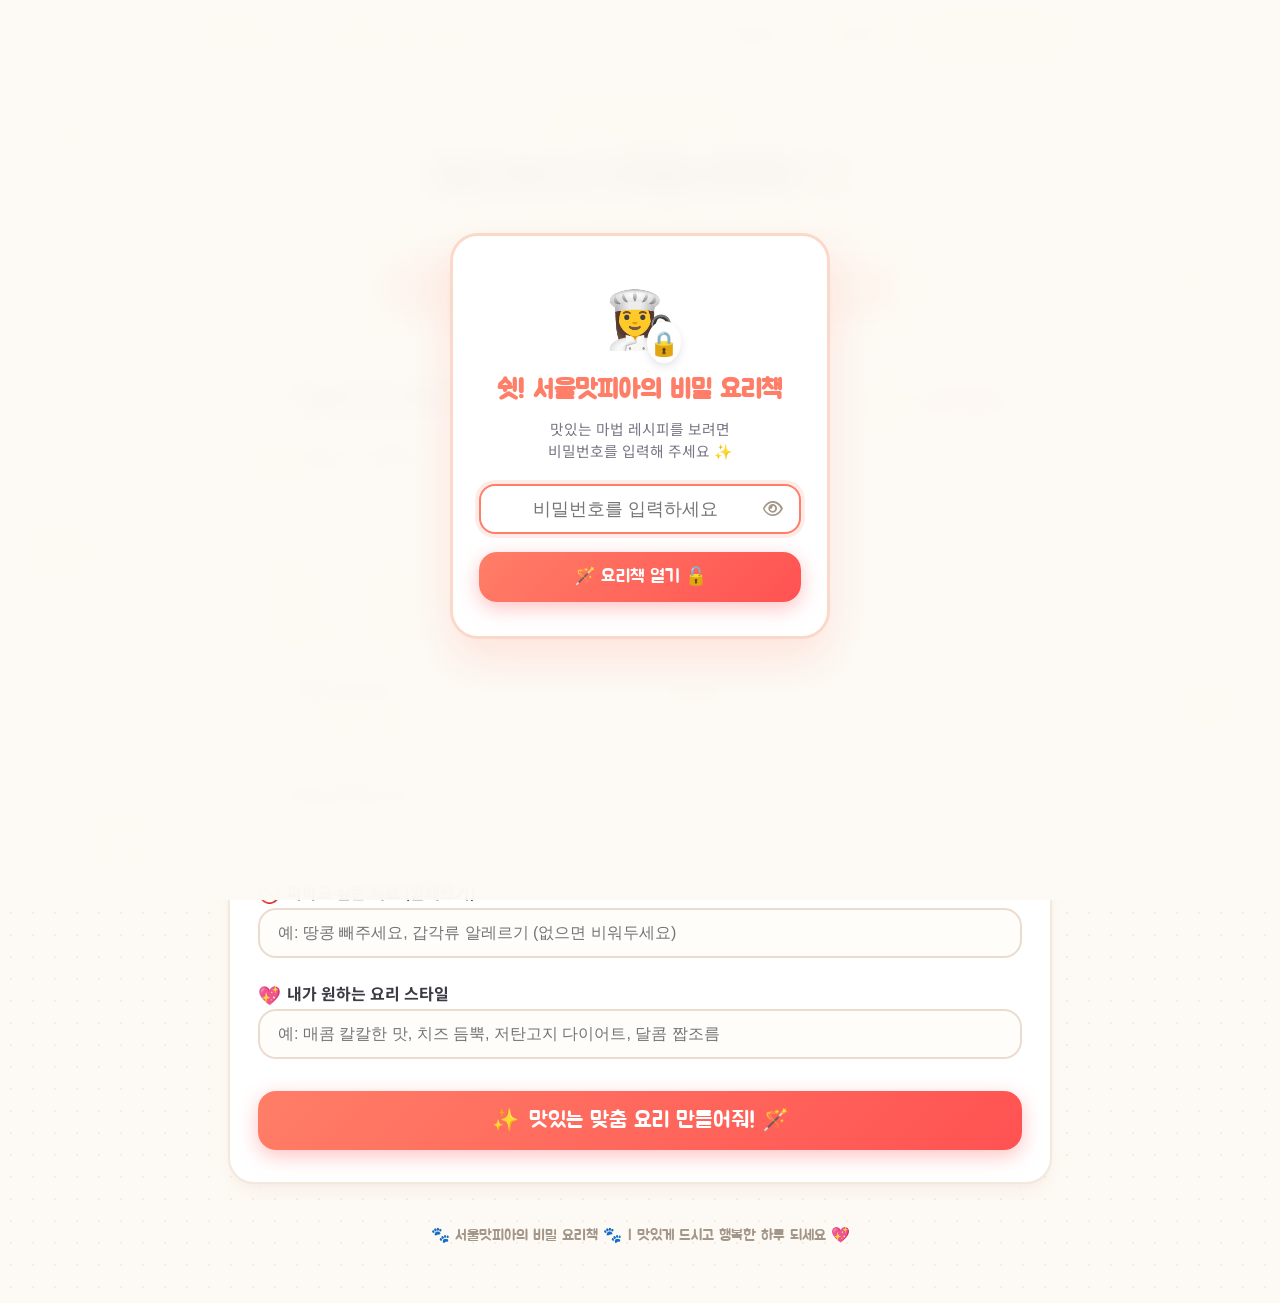
==== commit 22c6cb39: "feat: Add prominent PWA hero install button & cross-platform guide modal" ====
--- a/templates/index.html
+++ b/templates/index.html
@@ -7,7 +7,8 @@
   <!-- 파비콘 및 PWA 설정 -->
   <link rel="icon" type="image/svg+xml" href="/static/icons/icon.svg">
   <link rel="icon" type="image/png" href="/static/icons/icon-192.png">
-  <link rel="manifest" href="data:application/manifest+json;utf-8,%7B%22name%22%3A%22%EC%84%9C%EC%9A%B8%EB%A7%9B%ED%94%BC%EC%95%84%EC%9D%98%20%EB%B9%84%EB%B0%80%20%EC%9A%94%EB%A6%AC%EC%B1%85%22%2C%22short_name%22%3A%22%EC%84%9C%EC%9A%B8%EB%A7%9B%ED%94%BC%EC%95%84%22%2C%22start_url%22%3A%22%2F%22%2C%22display%22%3A%22standalone%22%2C%22background_color%22%3A%22%23FFFDF9%22%2C%22theme_color%22%3A%22%23FF7E67%22%2C%22icons%22%3A%5B%7B%22src%22%3A%22%2Fstatic%2Ficons%2Ficon-192.png%22%2C%22sizes%22%3A%22192x192%22%2C%22type%22%3A%22image%2Fpng%22%7D%2C%7B%22src%22%3A%22%2Fstatic%2Ficons%2Ficon-512.png%22%2C%22sizes%22%3A%22512x512%22%2C%22type%22%3A%22image%2Fpng%22%7D%5D%7D">
+  <link rel="manifest" href="/manifest.json">
+  <!-- <link rel="manifest-data" href="data:application/manifest+json;utf-8,%7B%22name%22%3A%22%EC%84%9C%EC%9A%B8%EB%A7%9B%ED%94%BC%EC%95%84%EC%9D%98%20%EB%B9%84%EB%B0%80%20%EC%9A%94%EB%A6%AC%EC%B1%85%22%2C%22short_name%22%3A%22%EC%84%9C%EC%9A%B8%EB%A7%9B%ED%94%BC%EC%95%84%22%2C%22start_url%22%3A%22%2F%22%2C%22display%22%3A%22standalone%22%2C%22background_color%22%3A%22%23FFFDF9%22%2C%22theme_color%22%3A%22%23FF7E67%22%2C%22icons%22%3A%5B%7B%22src%22%3A%22%2Fstatic%2Ficons%2Ficon-192.png%22%2C%22sizes%22%3A%22192x192%22%2C%22type%22%3A%22image%2Fpng%22%7D%2C%7B%22src%22%3A%22%2Fstatic%2Ficons%2Ficon-512.png%22%2C%22sizes%22%3A%22512x512%22%2C%22type%22%3A%22image%2Fpng%22%7D%5D%7D">
   <meta name="theme-color" content="#FF7E67">
   <meta name="mobile-web-app-capable" content="yes">
   <meta name="apple-mobile-web-app-capable" content="yes">
@@ -1441,6 +1442,151 @@
 .btn-lock-app:hover {
   background: #e2d3c0;
   color: #4a3e30;
+}
+
+
+/* --- 📲 PWA 설치 가이드 모달 스타일 --- */
+.pwa-modal-overlay {
+  position: fixed;
+  top: 0;
+  left: 0;
+  width: 100vw;
+  height: 100vh;
+  background: rgba(0, 0, 0, 0.45);
+  backdrop-filter: blur(8px);
+  z-index: 999999;
+  display: flex;
+  align-items: center;
+  justify-content: center;
+  padding: 16px;
+}
+
+.pwa-modal-card {
+  width: 100%;
+  max-width: 420px;
+  background: #ffffff;
+  border: 3px solid #fbd9c8;
+  border-radius: 24px;
+  padding: 24px 20px;
+  box-shadow: 0 20px 40px rgba(0,0,0,0.2);
+  animation: popIn 0.3s ease;
+}
+
+.pwa-modal-header {
+  display: flex;
+  justify-content: space-between;
+  align-items: center;
+  border-bottom: 2px dashed #f5decb;
+  padding-bottom: 12px;
+  margin-bottom: 16px;
+}
+
+.pwa-modal-header h3 {
+  font-family: 'Jua', cursive;
+  font-size: 1.3rem;
+  color: var(--primary);
+}
+
+.pwa-app-preview {
+  display: flex;
+  align-items: center;
+  gap: 14px;
+  background: #fff8f5;
+  border: 2px solid #ffd8cc;
+  border-radius: 16px;
+  padding: 12px 14px;
+  margin-bottom: 16px;
+}
+
+.pwa-preview-icon {
+  width: 52px;
+  height: 52px;
+  border-radius: 12px;
+  box-shadow: 0 4px 10px rgba(0,0,0,0.1);
+}
+
+.install-guide-box {
+  background: #faf7f2;
+  border-radius: 16px;
+  padding: 14px 16px;
+  margin-bottom: 12px;
+  font-size: 0.9rem;
+}
+
+.install-guide-box h4 {
+  font-family: 'Jua', cursive;
+  font-size: 1.05rem;
+  color: #5a4e42;
+  margin-bottom: 8px;
+}
+
+.guide-steps {
+  padding-left: 18px;
+  line-height: 1.6;
+  color: #443c34;
+}
+
+.guide-steps li {
+  margin-bottom: 6px;
+}
+
+/* --- 📲 눈에 확 띄는 홈화면 앱 설치 배너 스타일 --- */
+.pwa-hero-banner {
+  display: flex;
+  justify-content: center;
+  margin: 16px auto 4px auto;
+  width: 100%;
+  max-width: 520px;
+}
+
+.btn-hero-install {
+  width: 100%;
+  background: linear-gradient(135deg, #FF6B4A 0%, #FF8E53 100%);
+  color: #ffffff;
+  border: 3px solid #ffccba;
+  padding: 14px 20px;
+  border-radius: 20px;
+  font-family: 'Jua', cursive;
+  font-size: 1.05rem;
+  display: inline-flex;
+  align-items: center;
+  justify-content: center;
+  gap: 10px;
+  cursor: pointer;
+  box-shadow: 0 8px 20px rgba(255, 107, 74, 0.32);
+  transition: all 0.25s cubic-bezier(0.175, 0.885, 0.32, 1.275);
+  position: relative;
+  text-decoration: none;
+}
+
+.btn-hero-install:hover {
+  transform: translateY(-2px) scale(1.02);
+  box-shadow: 0 12px 25px rgba(255, 107, 74, 0.45);
+}
+
+.btn-hero-install:active {
+  transform: scale(0.98);
+}
+
+.pulse-icon {
+  font-size: 1.3rem;
+  animation: bounceSoft 1.5s infinite;
+}
+
+.badge-free {
+  background: #ffffff;
+  color: #ff5722;
+  font-size: 0.75rem;
+  font-weight: 800;
+  padding: 3px 8px;
+  border-radius: 12px;
+  box-shadow: 0 2px 6px rgba(0,0,0,0.12);
+  font-family: 'Noto Sans KR', sans-serif;
+}
+
+@keyframes bounceSoft {
+  0%, 100% { transform: translateY(0); }
+  50% { transform: translateY(-4px); }
 }
 
 </style>
@@ -1497,7 +1643,7 @@
         <span class="sparkle">✨</span>
       </div>
       <div class="nav-actions">
-        <button id="installPwaBtn" class="btn btn-cute-install hidden" title="홈 화면에 앱 설치하기">
+        <button id="installPwaBtn" class="btn btn-cute-install" title="홈 화면에 앱 설치하기">
           <i class="fa-solid fa-cloud-arrow-down"></i> <span>앱 설치</span>
         </button>
         <button id="lockAppBtn" class="btn-lock-app" title="앱 다시 잠그기"><i class="fa-solid fa-lock"></i> <span>잠그기</span></button>
@@ -1515,6 +1661,15 @@
       <div class="header-badge">🍲 냉장고 파먹기 대작전!</div>
       <h1 class="main-title">오늘 우리 집 식탁을 부탁해! 🍳</h1>
       <p class="subtitle">냉장고 속 잠자고 있는 재료들로 마법 같은 3가지 요리를 만들어줄게요 🪄</p>
+      
+      <!-- 📲 눈에 잘 띄는 홈 화면 앱 설치 배너 -->
+      <div class="pwa-hero-banner" style="margin-top: 14px;">
+        <button type="button" id="heroInstallBtn" class="btn-hero-install">
+          <span class="pulse-icon">📲</span>
+          <strong>스마트폰 홈 화면에 '서울맛피아' 앱 설치하기</strong>
+          <span class="badge-free">원클릭</span>
+        </button>
+      </div>
     </header>
 
     <!-- 메인 콘텐츠 영역 -->
@@ -2336,34 +2491,85 @@
     });
   }
 
-  // PWA 설치 버튼 핸들러
+  // PWA 설치 버튼 & 가이드 모달 핸들러
   let deferredPrompt = null;
   const installPwaBtn = document.getElementById('installPwaBtn');
+  const heroInstallBtn = document.getElementById('heroInstallBtn');
+  const pwaGuideModal = document.getElementById('pwaGuideModal');
+  const closePwaModalBtn = document.getElementById('closePwaModalBtn');
+  const triggerNativeInstallBtn = document.getElementById('triggerNativeInstallBtn');
+  const iosInstallGuide = document.getElementById('iosInstallGuide');
+  const androidInstallGuide = document.getElementById('androidInstallGuide');
+
+  // 이미 홈화면 앱으로 실행 중인 경우 설치 버튼 숨김
+  const isStandalone = window.matchMedia('(display-mode: standalone)').matches || window.navigator.standalone === true;
+  if (isStandalone) {
+    if (installPwaBtn) installPwaBtn.style.display = 'none';
+    const heroBanner = document.querySelector('.pwa-hero-banner');
+    if (heroBanner) heroBanner.style.display = 'none';
+  }
 
   window.addEventListener('beforeinstallprompt', (e) => {
     e.preventDefault();
     deferredPrompt = e;
-    if (installPwaBtn) {
-      installPwaBtn.classList.remove('hidden');
+    console.log('beforeinstallprompt 이벤트 캡처 완료');
+  });
+
+  function openPwaGuide() {
+    if (!pwaGuideModal) return;
+    const isIOS = /iphone|ipad|ipod/i.test(navigator.userAgent.toLowerCase());
+    const isAndroid = /android/i.test(navigator.userAgent.toLowerCase());
+
+    if (iosInstallGuide && androidInstallGuide) {
+      if (isIOS) {
+        iosInstallGuide.style.display = 'block';
+        androidInstallGuide.style.display = 'none';
+      } else if (isAndroid) {
+        iosInstallGuide.style.display = 'none';
+        androidInstallGuide.style.display = 'block';
+      } else {
+        iosInstallGuide.style.display = 'block';
+        androidInstallGuide.style.display = 'block';
+      }
     }
-  });
-
-  if (installPwaBtn) {
-    installPwaBtn.addEventListener('click', async () => {
-      if (!deferredPrompt) return;
+    pwaGuideModal.classList.remove('hidden');
+  }
+
+  function closePwaGuide() {
+    if (pwaGuideModal) pwaGuideModal.classList.add('hidden');
+  }
+
+  async function handleInstallClick() {
+    if (deferredPrompt) {
       deferredPrompt.prompt();
       const { outcome } = await deferredPrompt.userChoice;
       console.log('PWA 설치 응답:', outcome);
-      deferredPrompt = null;
-      installPwaBtn.classList.add('hidden');
+      if (outcome === 'accepted') {
+        deferredPrompt = null;
+        closePwaGuide();
+      }
+    } else {
+      openPwaGuide();
+    }
+  }
+
+  if (installPwaBtn) installPwaBtn.addEventListener('click', handleInstallClick);
+  if (heroInstallBtn) heroInstallBtn.addEventListener('click', handleInstallClick);
+  if (triggerNativeInstallBtn) triggerNativeInstallBtn.addEventListener('click', handleInstallClick);
+  if (closePwaModalBtn) closePwaModalBtn.addEventListener('click', closePwaGuide);
+
+  if (pwaGuideModal) {
+    pwaGuideModal.addEventListener('click', (e) => {
+      if (e.target === pwaGuideModal) closePwaGuide();
     });
   }
 
   window.addEventListener('appinstalled', () => {
     console.log('PWA가 성공적으로 설치되었습니다!');
-    if (installPwaBtn) {
-      installPwaBtn.classList.add('hidden');
-    }
+    closePwaGuide();
+    if (installPwaBtn) installPwaBtn.style.display = 'none';
+    const heroBanner = document.querySelector('.pwa-hero-banner');
+    if (heroBanner) heroBanner.style.display = 'none';
   });
 
   // --- 🔒 비밀번호 잠금 해제 시스템 ---
@@ -2434,5 +2640,40 @@
 
 });
   </script>
+  <!-- 📲 PWA 모바일 홈 화면 설치 가이드 모달 -->
+  <div id="pwaGuideModal" class="pwa-modal-overlay hidden">
+    <div class="pwa-modal-card cute-card">
+      <div class="pwa-modal-header">
+        <h3><span>📲</span> 홈 화면에 앱 설치하기</h3>
+        <button id="closePwaModalBtn" class="btn-close">&times;</button>
+      </div>
+      <div class="pwa-modal-body">
+        <div class="pwa-app-preview">
+          <img src="/static/icons/icon-192.png" alt="앱 아이콘" class="pwa-preview-icon">
+          <div>
+            <strong>서울맛피아의 비밀 요리책</strong>
+            <p style="font-size:0.85rem; color:#7a7684;">스마트폰 앱처럼 빠르고 편리하게 사용하세요!</p>
+          </div>
+        </div>
+
+        <div id="iosInstallGuide" class="install-guide-box">
+          <h4>🍎 아이폰 (Safari) 설치 방법:</h4>
+          <ol class="guide-steps">
+            <li>1. 사파리 브라우저 하단의 <strong>공유 버튼 <i class="fa-solid fa-arrow-up-from-bracket"></i></strong> 을 누릅니다.</li>
+            <li>2. 메뉴를 아래로 내려 <strong>'홈 화면에 추가' <i class="fa-regular fa-square-plus"></i></strong> 를 선택합니다.</li>
+            <li>3. 우측 상단 <strong>'추가'</strong>를 누르면 바탕화면에 앱이 생성됩니다! 🎉</li>
+          </ol>
+        </div>
+
+        <div id="androidInstallGuide" class="install-guide-box">
+          <h4>🤖 안드로이드 (Chrome) 설치 방법:</h4>
+          <p style="margin-bottom:10px;">아래 버튼을 누르면 스마트폰에 즉시 앱이 설치됩니다.</p>
+          <button type="button" id="triggerNativeInstallBtn" class="btn btn-cute-submit" style="width:100%;">
+            <span>📲 지금 바로 앱 설치하기</span>
+          </button>
+        </div>
+      </div>
+    </div>
+  </div>
 </body>
 </html>
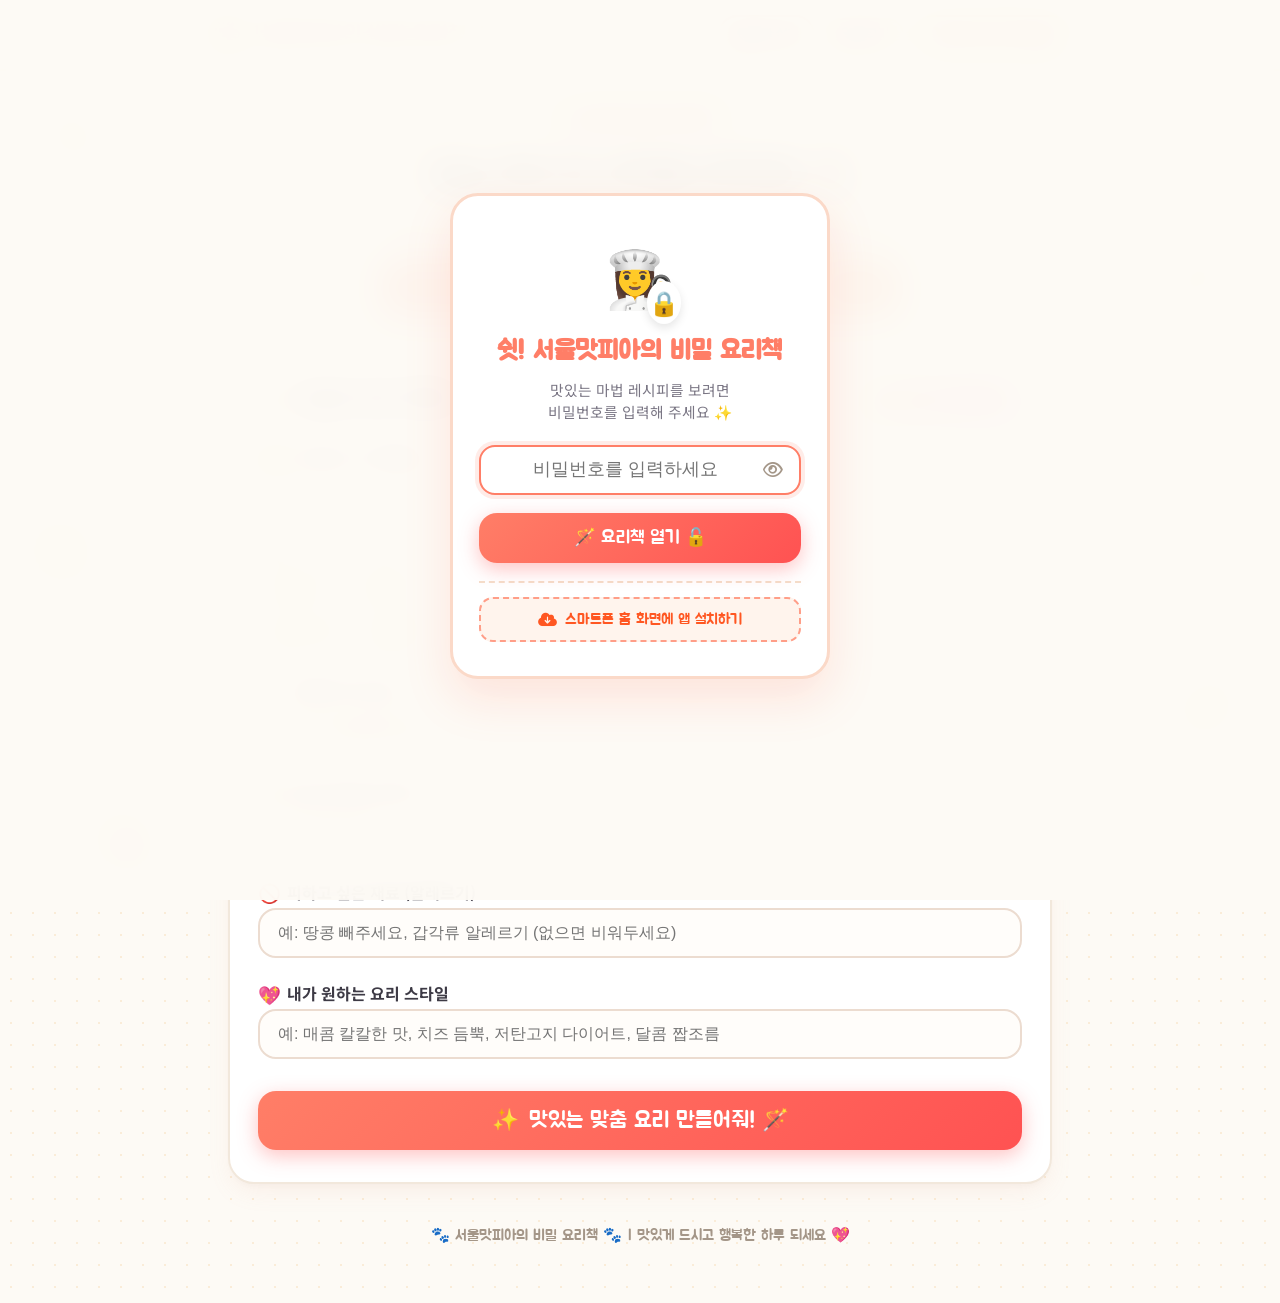
==== commit 7472f4e3: "fix(mobile): Add sticky bottom floating install bar and lock screen install button" ====
--- a/templates/index.html
+++ b/templates/index.html
@@ -1237,15 +1237,15 @@
 /* 400px 이하 초소형 스마트폰 (iPhone SE 등) */
 @media (max-width: 400px) {
   .logo-text {
-    font-size: 0.98rem;
-  }
-  .btn-cute-install span,
+    font-size: 0.95rem;
+  }
   .btn-cute-bookmark span:first-child {
-    display: none; /* 아이콘과 뱃지만 표시 */
+    display: none; /* 북마크는 아이콘과 뱃지만 표시 */
   }
   .btn-cute-install,
   .btn-cute-bookmark {
-    padding: 6px 8px;
+    padding: 6px 10px;
+    font-size: 0.8rem;
   }
   .main-title {
     font-size: 1.35rem;
@@ -1587,6 +1587,158 @@
 @keyframes bounceSoft {
   0%, 100% { transform: translateY(0); }
   50% { transform: translateY(-4px); }
+}
+
+/* --- 📲 잠금화면 설치 버튼 스타일 --- */
+.lock-footer-install {
+  margin-top: 18px;
+  padding-top: 14px;
+  border-top: 2px dashed #f5decb;
+}
+
+.btn-lock-install {
+  width: 100%;
+  background: #fff4ed;
+  border: 2px dashed #ff9e88;
+  color: #ff5722;
+  border-radius: 14px;
+  padding: 11px 14px;
+  font-family: 'Jua', cursive;
+  font-size: 0.95rem;
+  cursor: pointer;
+  display: inline-flex;
+  align-items: center;
+  justify-content: center;
+  gap: 8px;
+  transition: all 0.2s ease;
+}
+
+.btn-lock-install:hover {
+  background: #ffe6db;
+  transform: translateY(-2px);
+}
+
+/* --- 📲 모바일 하단 고정 설치 플로팅 바 스타일 --- */
+.mobile-floating-install {
+  display: none;
+  position: fixed;
+  bottom: 0;
+  left: 0;
+  right: 0;
+  background: rgba(255, 255, 255, 0.98);
+  backdrop-filter: blur(12px);
+  -webkit-backdrop-filter: blur(12px);
+  border-top: 2px solid #ffccba;
+  padding: 10px 16px;
+  padding-bottom: max(10px, env(safe-area-inset-bottom));
+  z-index: 99990;
+  box-shadow: 0 -6px 25px rgba(0, 0, 0, 0.12);
+  animation: slideUpFloat 0.35s cubic-bezier(0.16, 1, 0.3, 1);
+}
+
+@keyframes slideUpFloat {
+  from { transform: translateY(100%); }
+  to { transform: translateY(0); }
+}
+
+.floating-install-content {
+  display: flex;
+  align-items: center;
+  justify-content: space-between;
+  gap: 12px;
+  max-width: 600px;
+  margin: 0 auto;
+}
+
+.floating-app-left {
+  display: flex;
+  align-items: center;
+  gap: 10px;
+  flex: 1;
+  min-width: 0;
+}
+
+.floating-app-icon {
+  width: 44px;
+  height: 44px;
+  border-radius: 12px;
+  flex-shrink: 0;
+  box-shadow: 0 3px 8px rgba(0, 0, 0, 0.12);
+}
+
+.floating-app-info {
+  display: flex;
+  flex-direction: column;
+  min-width: 0;
+}
+
+.floating-app-info strong {
+  font-family: 'Jua', cursive;
+  font-size: 0.95rem;
+  color: #2d2620;
+  white-space: nowrap;
+  overflow: hidden;
+  text-overflow: ellipsis;
+}
+
+.floating-app-info span {
+  font-size: 0.78rem;
+  color: #ff5722;
+  font-weight: 600;
+  white-space: nowrap;
+  overflow: hidden;
+  text-overflow: ellipsis;
+}
+
+.floating-actions {
+  display: flex;
+  align-items: center;
+  gap: 8px;
+  flex-shrink: 0;
+}
+
+.btn-floating-install {
+  background: linear-gradient(135deg, #FF6B4A 0%, #FF8E53 100%);
+  color: #ffffff;
+  border: none;
+  padding: 8px 16px;
+  border-radius: 20px;
+  font-family: 'Jua', cursive;
+  font-size: 0.95rem;
+  cursor: pointer;
+  box-shadow: 0 4px 12px rgba(255, 107, 74, 0.35);
+  white-space: nowrap;
+}
+
+.btn-floating-close {
+  background: none;
+  border: none;
+  color: #a89f91;
+  font-size: 1.4rem;
+  cursor: pointer;
+  padding: 4px;
+  line-height: 1;
+}
+
+.inapp-warning-box {
+  background: #fff8e6;
+  border: 1.5px solid #fde047;
+  border-radius: 12px;
+  padding: 10px 12px;
+  margin-bottom: 14px;
+  font-size: 0.82rem;
+  color: #854d0e;
+  line-height: 1.45;
+  display: flex;
+  align-items: flex-start;
+  gap: 8px;
+}
+
+/* 모바일 화면에서 하단 플로팅 배너 노출 */
+@media (max-width: 768px) {
+  .mobile-floating-install {
+    display: block;
+  }
 }
 
 </style>
@@ -1622,6 +1774,13 @@
           <span>🪄 요리책 열기 🔓</span>
         </button>
       </form>
+
+      <!-- 📲 잠금 화면에서도 바로 설치 가능한 버튼 -->
+      <div class="lock-footer-install">
+        <button type="button" class="btn-lock-install trigger-pwa-install">
+          <i class="fa-solid fa-cloud-arrow-down"></i> <span>스마트폰 홈 화면에 앱 설치하기</span>
+        </button>
+      </div>
     </div>
   </div>
   <!-- 귀여운 배경 장식 요소들 -->
@@ -1643,7 +1802,7 @@
         <span class="sparkle">✨</span>
       </div>
       <div class="nav-actions">
-        <button id="installPwaBtn" class="btn btn-cute-install" title="홈 화면에 앱 설치하기">
+        <button id="installPwaBtn" class="btn btn-cute-install trigger-pwa-install" title="홈 화면에 앱 설치하기">
           <i class="fa-solid fa-cloud-arrow-down"></i> <span>앱 설치</span>
         </button>
         <button id="lockAppBtn" class="btn-lock-app" title="앱 다시 잠그기"><i class="fa-solid fa-lock"></i> <span>잠그기</span></button>
@@ -1664,7 +1823,7 @@
       
       <!-- 📲 눈에 잘 띄는 홈 화면 앱 설치 배너 -->
       <div class="pwa-hero-banner" style="margin-top: 14px;">
-        <button type="button" id="heroInstallBtn" class="btn-hero-install">
+        <button type="button" id="heroInstallBtn" class="btn-hero-install trigger-pwa-install">
           <span class="pulse-icon">📲</span>
           <strong>스마트폰 홈 화면에 '서울맛피아' 앱 설치하기</strong>
           <span class="badge-free">원클릭</span>
@@ -2539,24 +2698,41 @@
     if (pwaGuideModal) pwaGuideModal.classList.add('hidden');
   }
 
-  async function handleInstallClick() {
+  function handleInstallClick() {
     if (deferredPrompt) {
       deferredPrompt.prompt();
-      const { outcome } = await deferredPrompt.userChoice;
-      console.log('PWA 설치 응답:', outcome);
-      if (outcome === 'accepted') {
-        deferredPrompt = null;
-        closePwaGuide();
-      }
+      deferredPrompt.userChoice.then((choiceResult) => {
+        console.log('PWA 설치 응답:', choiceResult.outcome);
+        if (choiceResult.outcome === 'accepted') {
+          deferredPrompt = null;
+          closePwaGuide();
+        }
+      });
     } else {
       openPwaGuide();
     }
   }
 
-  if (installPwaBtn) installPwaBtn.addEventListener('click', handleInstallClick);
-  if (heroInstallBtn) heroInstallBtn.addEventListener('click', handleInstallClick);
+  // 모든 설치 트리거 버튼에 클릭 이벤트 일괄 바인딩
+  document.querySelectorAll('.trigger-pwa-install').forEach(btn => {
+    btn.addEventListener('click', handleInstallClick);
+  });
   if (triggerNativeInstallBtn) triggerNativeInstallBtn.addEventListener('click', handleInstallClick);
   if (closePwaModalBtn) closePwaModalBtn.addEventListener('click', closePwaGuide);
+
+  // 하단 플로팅 배너 닫기 버튼
+  const mobileFloatingInstall = document.getElementById('mobileFloatingInstall');
+  const closeFloatingInstallBtn = document.getElementById('closeFloatingInstallBtn');
+  if (closeFloatingInstallBtn && mobileFloatingInstall) {
+    closeFloatingInstallBtn.addEventListener('click', () => {
+      mobileFloatingInstall.style.display = 'none';
+      sessionStorage.setItem('dismissed_floating_install', 'true');
+    });
+  }
+
+  if (sessionStorage.getItem('dismissed_floating_install') === 'true' && mobileFloatingInstall) {
+    mobileFloatingInstall.style.display = 'none';
+  }
 
   if (pwaGuideModal) {
     pwaGuideModal.addEventListener('click', (e) => {
@@ -2567,9 +2743,9 @@
   window.addEventListener('appinstalled', () => {
     console.log('PWA가 성공적으로 설치되었습니다!');
     closePwaGuide();
-    if (installPwaBtn) installPwaBtn.style.display = 'none';
-    const heroBanner = document.querySelector('.pwa-hero-banner');
-    if (heroBanner) heroBanner.style.display = 'none';
+    document.querySelectorAll('.trigger-pwa-install, .pwa-hero-banner, .mobile-floating-install, .lock-footer-install').forEach(el => {
+      el.style.display = 'none';
+    });
   });
 
   // --- 🔒 비밀번호 잠금 해제 시스템 ---
@@ -2640,6 +2816,26 @@
 
 });
   </script>
+
+  <!-- 📲 모바일 하단 고정 설치 플로팅 바 -->
+  <div id="mobileFloatingInstall" class="mobile-floating-install">
+    <div class="floating-install-content">
+      <div class="floating-app-left">
+        <img src="/static/icons/icon-192.png" alt="앱 아이콘" class="floating-app-icon">
+        <div class="floating-app-info">
+          <strong>서울맛피아 요리책</strong>
+          <span>홈 화면에 앱으로 추가하기</span>
+        </div>
+      </div>
+      <div class="floating-actions">
+        <button type="button" class="btn-floating-install trigger-pwa-install">
+          <span>📲 설치</span>
+        </button>
+        <button type="button" id="closeFloatingInstallBtn" class="btn-floating-close" title="닫기">&times;</button>
+      </div>
+    </div>
+  </div>
+
   <!-- 📲 PWA 모바일 홈 화면 설치 가이드 모달 -->
   <div id="pwaGuideModal" class="pwa-modal-overlay hidden">
     <div class="pwa-modal-card cute-card">
@@ -2656,6 +2852,11 @@
           </div>
         </div>
 
+        <div class="inapp-warning-box">
+          <span class="warning-icon">💡</span>
+          <span>카카오톡/인스타 등에서 접속하셨다면 우측 상단 메뉴(<strong>⋮</strong> 또는 <strong>···</strong>)에서 <strong>'기본 브라우저(사파리/크롬)로 열기'</strong>를 눌러주세요!</span>
+        </div>
+
         <div id="iosInstallGuide" class="install-guide-box">
           <h4>🍎 아이폰 (Safari) 설치 방법:</h4>
           <ol class="guide-steps">
@@ -2667,10 +2868,13 @@
 
         <div id="androidInstallGuide" class="install-guide-box">
           <h4>🤖 안드로이드 (Chrome) 설치 방법:</h4>
-          <p style="margin-bottom:10px;">아래 버튼을 누르면 스마트폰에 즉시 앱이 설치됩니다.</p>
-          <button type="button" id="triggerNativeInstallBtn" class="btn btn-cute-submit" style="width:100%;">
+          <p style="margin-bottom:10px; font-size:0.9rem;">아래 버튼을 누르면 스마트폰에 즉시 앱이 설치됩니다.</p>
+          <button type="button" id="triggerNativeInstallBtn" class="btn btn-cute-submit" style="width:100%; margin-bottom:10px;">
             <span>📲 지금 바로 앱 설치하기</span>
           </button>
+          <p style="font-size:0.82rem; color:#7a7684; line-height:1.4;">
+            ※ 팝업이 뜨지 않는 경우, 브라우저 우측 상단 메뉴(<strong>⋮</strong>) ➔ <strong>[홈 화면에 추가]</strong> 또는 <strong>[앱 설치]</strong>를 눌러주세요.
+          </p>
         </div>
       </div>
     </div>
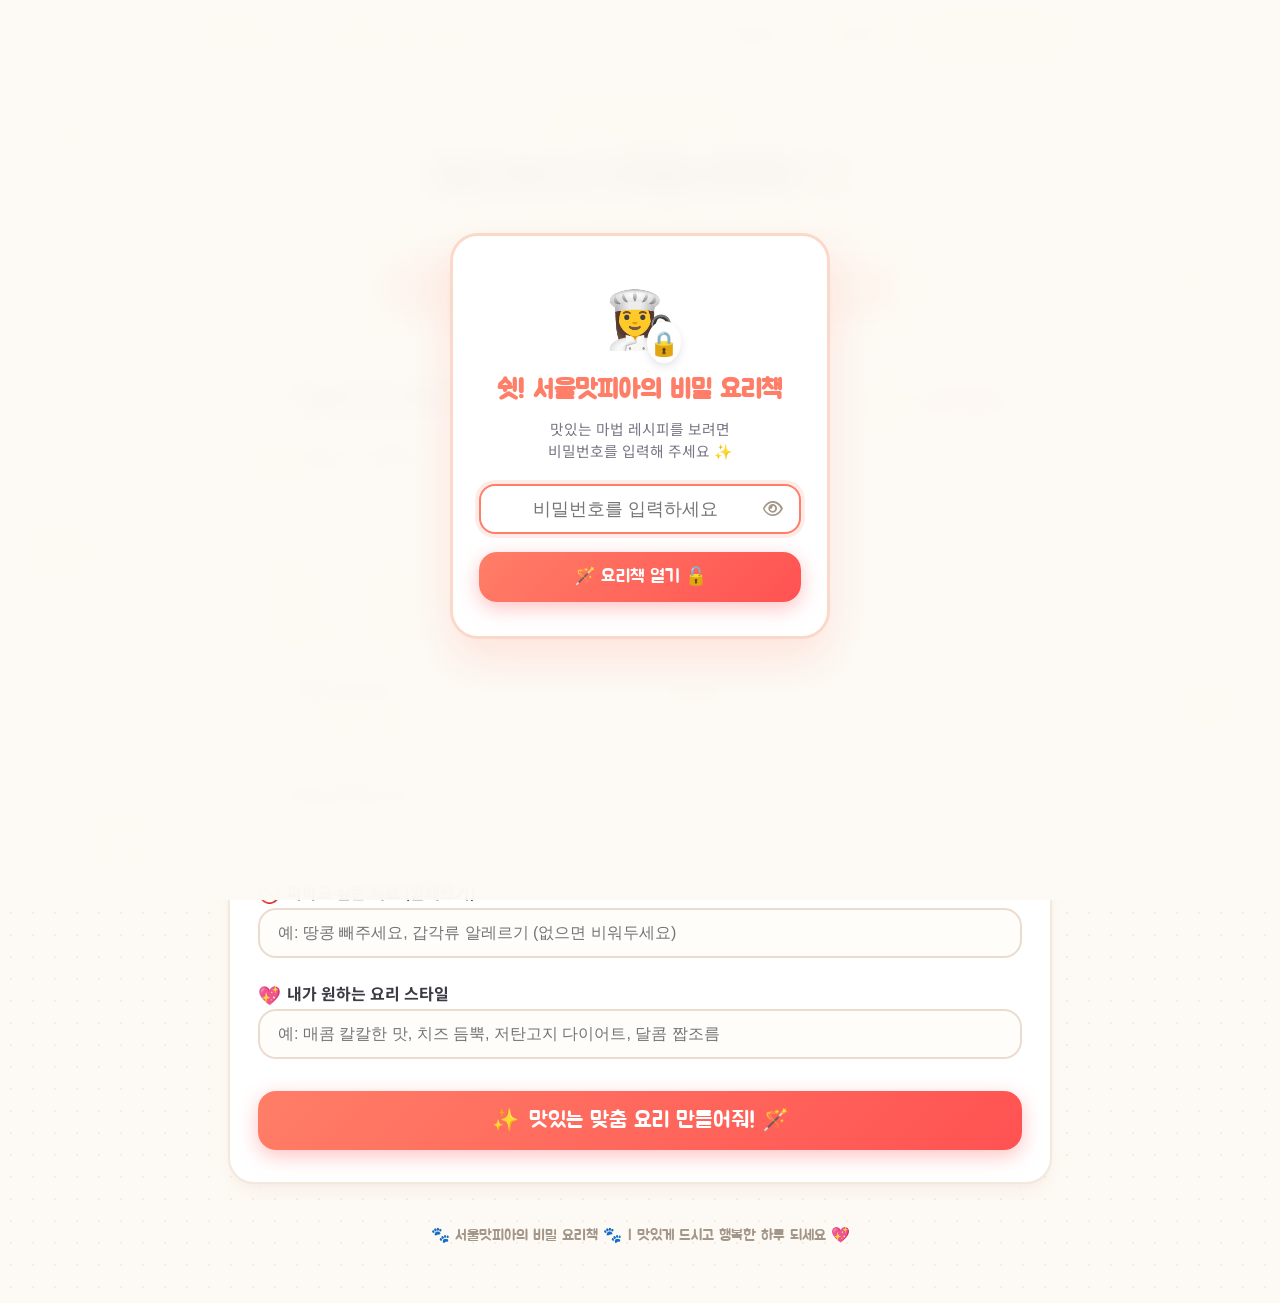
==== commit dbb211c7: "feat: Restrict PWA installation until unlocked with password" ====
--- a/templates/index.html
+++ b/templates/index.html
@@ -1589,35 +1589,6 @@
   50% { transform: translateY(-4px); }
 }
 
-/* --- 📲 잠금화면 설치 버튼 스타일 --- */
-.lock-footer-install {
-  margin-top: 18px;
-  padding-top: 14px;
-  border-top: 2px dashed #f5decb;
-}
-
-.btn-lock-install {
-  width: 100%;
-  background: #fff4ed;
-  border: 2px dashed #ff9e88;
-  color: #ff5722;
-  border-radius: 14px;
-  padding: 11px 14px;
-  font-family: 'Jua', cursive;
-  font-size: 0.95rem;
-  cursor: pointer;
-  display: inline-flex;
-  align-items: center;
-  justify-content: center;
-  gap: 8px;
-  transition: all 0.2s ease;
-}
-
-.btn-lock-install:hover {
-  background: #ffe6db;
-  transform: translateY(-2px);
-}
-
 /* --- 📲 모바일 하단 고정 설치 플로팅 바 스타일 --- */
 .mobile-floating-install {
   display: none;
@@ -1774,13 +1745,6 @@
           <span>🪄 요리책 열기 🔓</span>
         </button>
       </form>
-
-      <!-- 📲 잠금 화면에서도 바로 설치 가능한 버튼 -->
-      <div class="lock-footer-install">
-        <button type="button" class="btn-lock-install trigger-pwa-install">
-          <i class="fa-solid fa-cloud-arrow-down"></i> <span>스마트폰 홈 화면에 앱 설치하기</span>
-        </button>
-      </div>
     </div>
   </div>
   <!-- 귀여운 배경 장식 요소들 -->
@@ -2699,6 +2663,10 @@
   }
 
   function handleInstallClick() {
+    // 🔒 잠금 해제되지 않은 상태에서는 앱 설치 차단
+    if (sessionStorage.getItem('hooni_recipe_unlocked') !== 'true') {
+      return;
+    }
     if (deferredPrompt) {
       deferredPrompt.prompt();
       deferredPrompt.userChoice.then((choiceResult) => {
@@ -2713,6 +2681,23 @@
     }
   }
 
+  // 모바일 하단 플로팅 배너 표시 여부 제어 (오직 잠금 해제 후에만 모바일에서 노출)
+  const mobileFloatingInstall = document.getElementById('mobileFloatingInstall');
+  const closeFloatingInstallBtn = document.getElementById('closeFloatingInstallBtn');
+
+  function updateFloatingInstallVisibility() {
+    const isUnlocked = sessionStorage.getItem('hooni_recipe_unlocked') === 'true';
+    const isDismissed = sessionStorage.getItem('dismissed_floating_install') === 'true';
+    const isMobile = window.innerWidth <= 768;
+    if (mobileFloatingInstall) {
+      if (isUnlocked && !isStandalone && !isDismissed && isMobile) {
+        mobileFloatingInstall.style.display = 'block';
+      } else {
+        mobileFloatingInstall.style.display = 'none';
+      }
+    }
+  }
+
   // 모든 설치 트리거 버튼에 클릭 이벤트 일괄 바인딩
   document.querySelectorAll('.trigger-pwa-install').forEach(btn => {
     btn.addEventListener('click', handleInstallClick);
@@ -2721,8 +2706,6 @@
   if (closePwaModalBtn) closePwaModalBtn.addEventListener('click', closePwaGuide);
 
   // 하단 플로팅 배너 닫기 버튼
-  const mobileFloatingInstall = document.getElementById('mobileFloatingInstall');
-  const closeFloatingInstallBtn = document.getElementById('closeFloatingInstallBtn');
   if (closeFloatingInstallBtn && mobileFloatingInstall) {
     closeFloatingInstallBtn.addEventListener('click', () => {
       mobileFloatingInstall.style.display = 'none';
@@ -2730,10 +2713,6 @@
     });
   }
 
-  if (sessionStorage.getItem('dismissed_floating_install') === 'true' && mobileFloatingInstall) {
-    mobileFloatingInstall.style.display = 'none';
-  }
-
   if (pwaGuideModal) {
     pwaGuideModal.addEventListener('click', (e) => {
       if (e.target === pwaGuideModal) closePwaGuide();
@@ -2743,7 +2722,7 @@
   window.addEventListener('appinstalled', () => {
     console.log('PWA가 성공적으로 설치되었습니다!');
     closePwaGuide();
-    document.querySelectorAll('.trigger-pwa-install, .pwa-hero-banner, .mobile-floating-install, .lock-footer-install').forEach(el => {
+    document.querySelectorAll('.trigger-pwa-install, .pwa-hero-banner, .mobile-floating-install').forEach(el => {
       el.style.display = 'none';
     });
   });
@@ -2761,6 +2740,8 @@
   if (sessionStorage.getItem('hooni_recipe_unlocked') === 'true') {
     if (lockScreen) lockScreen.classList.add('unlocked');
   }
+  updateFloatingInstallVisibility();
+  window.addEventListener('resize', updateFloatingInstallVisibility);
 
   // 잠금 폼 제출 (비밀번호 확인)
   if (lockForm) {
@@ -2776,6 +2757,7 @@
           lockScreen.classList.add('unlocked');
         }
         appPasswordInput.value = '';
+        updateFloatingInstallVisibility(); // 비밀번호 해제 후 플로팅 배너 활성화
       } else {
         // 실패 - 흔들림 및 에러 표시
         if (lockErrorMsg) lockErrorMsg.classList.remove('hidden');
@@ -2811,6 +2793,8 @@
         appPasswordInput.value = '';
         appPasswordInput.focus();
       }
+      updateFloatingInstallVisibility(); // 다시 잠그면 플로팅 배너 숨김
+      closePwaGuide();
     });
   }
 
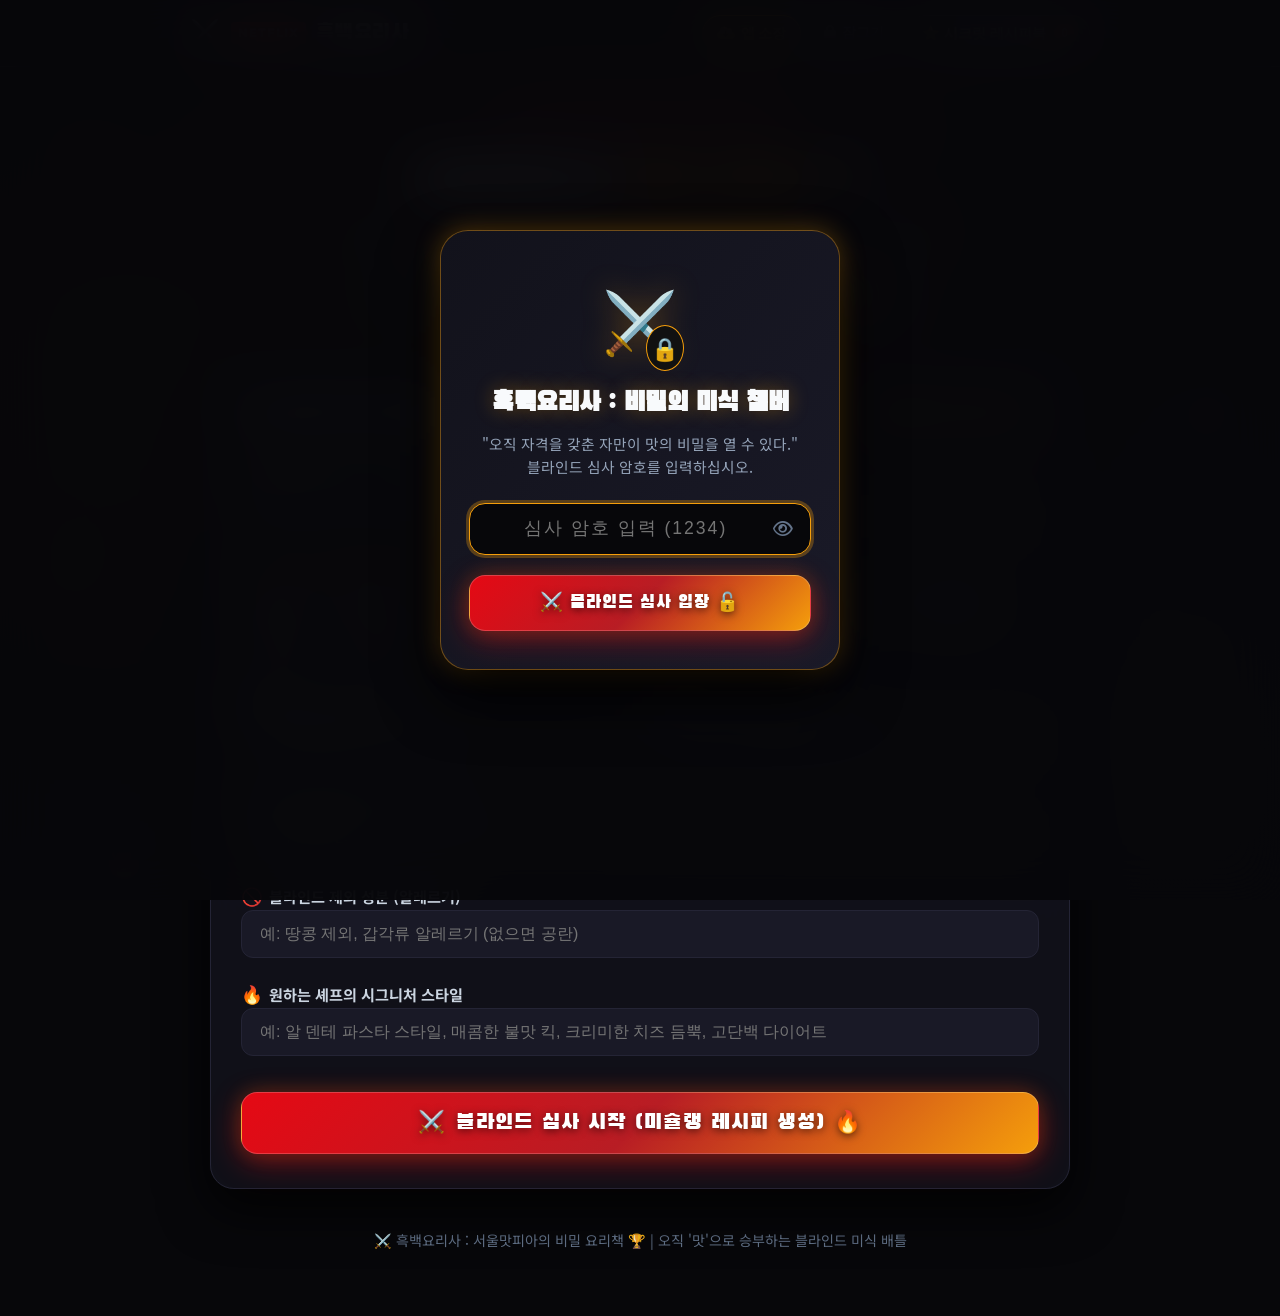
==== commit a3c165b3: "feat: Redesign entire UI to Netflix Culinary Class Wars (흑백요리사) theme" ====
--- a/templates/index.html
+++ b/templates/index.html
@@ -3,47 +3,65 @@
 <head>
   <meta charset="UTF-8">
   <meta name="viewport" content="width=device-width, initial-scale=1.0">
-  <title>👩‍🍳 서울맛피아의 비밀 요리책 ✨</title>
+  <title>⚔️ 흑백요리사 : 서울맛피아의 비밀 요리책 🏆</title>
   <!-- 파비콘 및 PWA 설정 -->
   <link rel="icon" type="image/svg+xml" href="/static/icons/icon.svg">
   <link rel="icon" type="image/png" href="/static/icons/icon-192.png">
   <link rel="manifest" href="/manifest.json">
-  <!-- <link rel="manifest-data" href="data:application/manifest+json;utf-8,%7B%22name%22%3A%22%EC%84%9C%EC%9A%B8%EB%A7%9B%ED%94%BC%EC%95%84%EC%9D%98%20%EB%B9%84%EB%B0%80%20%EC%9A%94%EB%A6%AC%EC%B1%85%22%2C%22short_name%22%3A%22%EC%84%9C%EC%9A%B8%EB%A7%9B%ED%94%BC%EC%95%84%22%2C%22start_url%22%3A%22%2F%22%2C%22display%22%3A%22standalone%22%2C%22background_color%22%3A%22%23FFFDF9%22%2C%22theme_color%22%3A%22%23FF7E67%22%2C%22icons%22%3A%5B%7B%22src%22%3A%22%2Fstatic%2Ficons%2Ficon-192.png%22%2C%22sizes%22%3A%22192x192%22%2C%22type%22%3A%22image%2Fpng%22%7D%2C%7B%22src%22%3A%22%2Fstatic%2Ficons%2Ficon-512.png%22%2C%22sizes%22%3A%22512x512%22%2C%22type%22%3A%22image%2Fpng%22%7D%5D%7D">
-  <meta name="theme-color" content="#FF7E67">
+  <meta name="theme-color" content="#0a0a0e">
   <meta name="mobile-web-app-capable" content="yes">
   <meta name="apple-mobile-web-app-capable" content="yes">
-  <meta name="apple-mobile-web-app-status-bar-style" content="default">
-  <meta name="apple-mobile-web-app-title" content="서울맛피아">
+  <meta name="apple-mobile-web-app-status-bar-style" content="black-translucent">
+  <meta name="apple-mobile-web-app-title" content="흑백요리사">
   
-  <!-- OpenGraph 메타 (미리보기 이미지) -->
-  <meta property="og:title" content="서울맛피아의 비밀 요리책">
-  <meta property="og:description" content="냉장고 속 재료로 만드는 AI 맞춤형 레시피 스튜디오">
+  <!-- OpenGraph 메타 -->
+  <meta property="og:title" content="흑백요리사 : 서울맛피아의 비밀 요리책">
+  <meta property="og:description" content="오직 '맛'으로만 계급을 증명하라! 냉장고 속 재료로 만드는 미슐랭 3대 레시피">
   <meta property="og:image" content="/static/icons/icon-512.png">
   
-  <!-- 인라인 CSS 임베드 (Vercel Serverless 배포 시 스타일 100% 무적 보장) -->
+  <!-- 넷플릭스 흑백요리사 시네마틱 다크 럭셔리 스타일 -->
   <style>
-/* --- 귀여운 꼬마 셰프 테마 스타일 --- */
+/* ==========================================================================
+   ⚔️ NETFLIX 흑백요리사 (Culinary Class Wars) 테마 디자인 시스템
+   ========================================================================== */
 :root {
-  --primary: #ff7e67;
-  --primary-hover: #ff654a;
-  --primary-light: #fff0ec;
-  --yellow-accent: #ffd166;
-  --yellow-light: #fff9e6;
-  --mint-accent: #06d6a0;
-  --mint-light: #e8fbf6;
-  --bg-color: #fdfaf5;
-  --card-bg: #ffffff;
-  --text-dark: #3d3a45;
-  --text-soft: #7a7684;
-  --border-cute: #f2e8dc;
-  --border-highlight: #ffd8cc;
-  --youtube-red: #ff334b;
-  --radius-xl: 26px;
-  --radius-lg: 18px;
-  --radius-md: 14px;
-  --radius-sm: 10px;
-  --shadow-cute: 0 10px 25px -4px rgba(230, 160, 130, 0.12), 0 4px 10px -2px rgba(0, 0, 0, 0.03);
-  --shadow-hover: 0 16px 30px -4px rgba(255, 126, 103, 0.22);
+  --bg-deep: #07070a;
+  --bg-main: #0d0d14;
+  --bg-card: rgba(18, 18, 27, 0.92);
+  --bg-card-solid: #13131e;
+  --bg-inner: #191926;
+  --bg-inner-hover: #222233;
+  
+  /* 흑백요리사 시그니처 컬러 */
+  --white-spoon: #f8fafc;
+  --white-muted: #cbd5e1;
+  --black-spoon: #09090d;
+  
+  /* 골드 & 넷플릭스 레드 악센트 */
+  --gold-primary: #f59e0b;
+  --gold-light: #fbbf24;
+  --gold-glow: rgba(245, 158, 11, 0.35);
+  --gold-border: rgba(245, 158, 11, 0.3);
+  
+  --netflix-red: #E50914;
+  --netflix-dark: #b81d24;
+  --netflix-glow: rgba(229, 9, 20, 0.45);
+  
+  --text-main: #f8fafc;
+  --text-sub: #94a3b8;
+  --text-muted: #64748b;
+  
+  --border-subtle: #242435;
+  --border-glow: rgba(255, 255, 255, 0.12);
+  
+  --radius-xl: 24px;
+  --radius-lg: 16px;
+  --radius-md: 12px;
+  --radius-sm: 8px;
+  
+  --shadow-cinema: 0 20px 50px rgba(0, 0, 0, 0.8), 0 0 1px rgba(255, 255, 255, 0.15);
+  --shadow-gold: 0 0 25px rgba(245, 158, 11, 0.35);
+  --shadow-red: 0 0 30px rgba(229, 9, 20, 0.4);
 }
 
 * {
@@ -53,18 +71,22 @@
 }
 
 body {
-  font-family: 'Noto Sans KR', 'Pretendard', sans-serif;
-  background-color: var(--bg-color);
-  background-image: radial-gradient(#faecd8 1px, transparent 1px);
-  background-size: 22px 22px;
-  color: var(--text-dark);
+  font-family: 'Pretendard', 'Noto Sans KR', -apple-system, BlinkMacSystemFont, sans-serif;
+  background-color: var(--bg-deep);
+  background-image: 
+    radial-gradient(circle at 50% 0%, rgba(229, 9, 20, 0.15), transparent 45%),
+    radial-gradient(circle at 10% 40%, rgba(245, 158, 11, 0.08), transparent 40%),
+    radial-gradient(circle at 90% 80%, rgba(255, 255, 255, 0.04), transparent 40%),
+    linear-gradient(to bottom, #07070a 0%, #0d0d14 100%);
+  background-attachment: fixed;
+  color: var(--text-main);
   line-height: 1.6;
   min-height: 100vh;
   position: relative;
   overflow-x: hidden;
 }
 
-/* --- 귀여운 배경 떠다니는 장식 --- */
+/* --- 흑백요리사 배경 스포트라이트 & 엠블럼 --- */
 .bg-decorations {
   position: fixed;
   top: 0;
@@ -79,35 +101,38 @@
 .decor-item {
   position: absolute;
   font-size: 2.2rem;
-  opacity: 0.35;
-  animation: floatEmoji 7s ease-in-out infinite alternate;
-}
-
-.decor-1 { top: 12%; left: 4%; animation-delay: 0s; }
-.decor-2 { top: 28%; right: 5%; animation-delay: 1.5s; font-size: 2rem; }
-.decor-3 { top: 58%; left: 3%; animation-delay: 3s; }
-.decor-4 { top: 75%; right: 4%; animation-delay: 2s; }
-.decor-5 { top: 90%; left: 8%; animation-delay: 4.5s; }
-.decor-6 { top: 45%; right: 3%; animation-delay: 3.5s; }
-
-@keyframes floatEmoji {
-  0% { transform: translateY(0px) rotate(0deg); }
-  100% { transform: translateY(-20px) rotate(12deg); }
-}
-
-/* --- 귀여운 상단 내비게이션 바 --- */
+  opacity: 0.12;
+  filter: drop-shadow(0 0 10px rgba(255, 255, 255, 0.3));
+  animation: floatCinematic 10s ease-in-out infinite alternate;
+}
+
+.decor-1 { top: 12%; left: 5%; animation-delay: 0s; font-size: 2.5rem; }
+.decor-2 { top: 25%; right: 6%; animation-delay: 2s; font-size: 2rem; }
+.decor-3 { top: 60%; left: 4%; animation-delay: 4s; }
+.decor-4 { top: 78%; right: 5%; animation-delay: 3s; font-size: 2.4rem; }
+.decor-5 { top: 92%; left: 8%; animation-delay: 6s; }
+.decor-6 { top: 42%; right: 4%; animation-delay: 5s; }
+
+@keyframes floatCinematic {
+  0% { transform: translateY(0px) rotate(0deg) scale(1); }
+  100% { transform: translateY(-25px) rotate(15deg) scale(1.08); }
+}
+
+/* --- 상단 내비게이션 바 (넷플릭스 글래스모피즘) --- */
 .navbar {
-  background: rgba(255, 255, 255, 0.92);
-  backdrop-filter: blur(10px);
-  border-bottom: 2px dashed #f5decb;
-  padding: 14px 20px;
+  background: rgba(13, 13, 20, 0.85);
+  backdrop-filter: blur(16px);
+  -webkit-backdrop-filter: blur(16px);
+  border-bottom: 1px solid var(--border-subtle);
+  padding: 14px 22px;
   position: sticky;
   top: 0;
   z-index: 100;
+  box-shadow: 0 4px 25px rgba(0, 0, 0, 0.5);
 }
 
 .nav-container {
-  max-width: 860px;
+  max-width: 900px;
   margin: 0 auto;
   display: flex;
   justify-content: space-between;
@@ -117,190 +142,291 @@
 .logo {
   display: flex;
   align-items: center;
+  gap: 10px;
+  font-family: 'Black Han Sans', 'Cinzel', sans-serif;
+  font-size: 1.35rem;
+  color: var(--white-spoon);
+  letter-spacing: 0.5px;
+  text-shadow: 0 2px 10px rgba(0, 0, 0, 0.8);
+}
+
+.logo-tag {
+  background: linear-gradient(135deg, var(--netflix-red) 0%, #b81d24 100%);
+  color: #fff;
+  font-size: 0.72rem;
+  font-weight: 800;
+  padding: 2px 7px;
+  border-radius: 4px;
+  letter-spacing: 1px;
+  font-family: 'Montserrat', sans-serif;
+}
+
+.chef-hat {
+  font-size: 1.5rem;
+  display: inline-block;
+  filter: drop-shadow(0 0 8px var(--gold-glow));
+}
+
+.nav-actions {
+  display: flex;
+  align-items: center;
+  gap: 10px;
+}
+
+.btn-cute-install {
+  background: rgba(245, 158, 11, 0.12);
+  border: 1px solid var(--gold-primary);
+  color: var(--gold-light);
+  padding: 8px 14px;
+  border-radius: 20px;
+  font-weight: 700;
+  font-size: 0.88rem;
+  cursor: pointer;
+  display: inline-flex;
+  align-items: center;
+  gap: 6px;
+  transition: all 0.25s ease;
+  box-shadow: 0 0 12px rgba(245, 158, 11, 0.15);
+}
+
+.btn-cute-install:hover {
+  background: var(--gold-primary);
+  color: #000;
+  box-shadow: var(--shadow-gold);
+  transform: translateY(-2px);
+}
+
+.btn-lock-app {
+  background: rgba(255, 255, 255, 0.06);
+  border: 1px solid var(--border-subtle);
+  color: var(--text-sub);
+  padding: 8px 12px;
+  border-radius: 20px;
+  font-size: 0.85rem;
+  font-weight: 600;
+  cursor: pointer;
+  display: inline-flex;
+  align-items: center;
+  gap: 6px;
+  transition: all 0.2s ease;
+}
+
+.btn-lock-app:hover {
+  background: rgba(255, 255, 255, 0.12);
+  color: var(--white-spoon);
+}
+
+.btn-cute-bookmark {
+  background: rgba(255, 255, 255, 0.06);
+  border: 1px solid rgba(255, 255, 255, 0.15);
+  color: var(--white-spoon);
+  padding: 8px 14px;
+  border-radius: 20px;
+  font-weight: 700;
+  font-size: 0.88rem;
+  cursor: pointer;
+  display: inline-flex;
+  align-items: center;
   gap: 8px;
-  font-family: 'Jua', cursive;
-  font-size: 1.4rem;
-  color: var(--primary);
+  transition: all 0.25s ease;
+}
+
+.btn-cute-bookmark:hover {
+  background: rgba(255, 255, 255, 0.15);
+  border-color: rgba(255, 255, 255, 0.3);
+  transform: translateY(-2px);
+}
+
+.badge-cute {
+  background: var(--netflix-red);
+  color: #fff;
+  font-size: 0.75rem;
+  padding: 2px 7px;
+  border-radius: 10px;
+  font-weight: 800;
+  box-shadow: 0 0 8px var(--netflix-glow);
+}
+
+/* --- 메인 컨테이너 & 헤더 --- */
+.container {
+  max-width: 900px;
+  margin: 0 auto;
+  padding: 34px 20px;
+  position: relative;
+  z-index: 1;
+}
+
+.header {
+  text-align: center;
+  margin-bottom: 34px;
+}
+
+.header-badge {
+  display: inline-flex;
+  align-items: center;
+  gap: 8px;
+  background: rgba(229, 9, 20, 0.12);
+  color: #ff5252;
+  font-family: 'Montserrat', 'Noto Sans KR', sans-serif;
+  font-weight: 800;
+  font-size: 0.88rem;
+  letter-spacing: 1.5px;
+  padding: 6px 18px;
+  border-radius: 20px;
+  border: 1px solid rgba(229, 9, 20, 0.35);
+  margin-bottom: 12px;
+  text-transform: uppercase;
+  box-shadow: 0 0 15px rgba(229, 9, 20, 0.2);
+}
+
+.main-title {
+  font-family: 'Black Han Sans', 'Cinzel', sans-serif;
+  font-size: 2.5rem;
+  color: var(--white-spoon);
+  margin-bottom: 10px;
   letter-spacing: 0.5px;
-}
-
-.chef-hat {
-  font-size: 1.6rem;
-  display: inline-block;
-  animation: bounceHead 2s infinite ease-in-out;
-}
-
-@keyframes bounceHead {
+  text-shadow: 0 4px 20px rgba(0, 0, 0, 0.9), 0 0 30px rgba(245, 158, 11, 0.2);
+}
+
+.main-title .highlight-gold {
+  color: var(--gold-primary);
+  text-shadow: 0 0 20px var(--gold-glow);
+}
+
+.subtitle {
+  color: var(--text-sub);
+  font-size: 1.05rem;
+  max-width: 620px;
+  margin: 0 auto;
+}
+
+/* --- 📲 눈에 잘 띄는 홈 화면 앱 설치 배너 --- */
+.pwa-hero-banner {
+  display: flex;
+  justify-content: center;
+  margin: 20px auto 4px auto;
+  width: 100%;
+  max-width: 540px;
+}
+
+.btn-hero-install {
+  width: 100%;
+  background: linear-gradient(135deg, #181824 0%, #242436 100%);
+  color: var(--white-spoon);
+  border: 1.5px solid var(--gold-primary);
+  padding: 14px 22px;
+  border-radius: 20px;
+  font-weight: 800;
+  font-size: 1rem;
+  display: inline-flex;
+  align-items: center;
+  justify-content: center;
+  gap: 12px;
+  cursor: pointer;
+  box-shadow: 0 8px 25px rgba(0, 0, 0, 0.6), var(--shadow-gold);
+  transition: all 0.25s cubic-bezier(0.16, 1, 0.3, 1);
+  text-decoration: none;
+}
+
+.btn-hero-install:hover {
+  transform: translateY(-2px) scale(1.02);
+  background: linear-gradient(135deg, #242436 0%, #303046 100%);
+  box-shadow: 0 12px 30px rgba(245, 158, 11, 0.4);
+}
+
+.btn-hero-install:active {
+  transform: scale(0.98);
+}
+
+.pulse-icon {
+  font-size: 1.3rem;
+  animation: bounceSoft 1.5s infinite;
+}
+
+.badge-free {
+  background: var(--gold-primary);
+  color: #000;
+  font-size: 0.75rem;
+  font-weight: 900;
+  padding: 3px 8px;
+  border-radius: 12px;
+  box-shadow: 0 2px 8px rgba(0,0,0,0.4);
+  letter-spacing: 0.5px;
+}
+
+@keyframes bounceSoft {
   0%, 100% { transform: translateY(0); }
   50% { transform: translateY(-4px); }
 }
 
-.sparkle {
-  color: #ffb703;
-  font-size: 1.1rem;
-}
-
-.nav-actions {
+/* --- ⚔️ 흑백요리사 글래스모피즘 카드 공통 스타일 --- */
+.cute-card {
+  background: var(--bg-card);
+  border-radius: var(--radius-xl);
+  padding: 34px 30px;
+  box-shadow: var(--shadow-cinema);
+  margin-bottom: 30px;
+  border: 1px solid var(--border-subtle);
+  position: relative;
+  backdrop-filter: blur(20px);
+  -webkit-backdrop-filter: blur(20px);
+}
+
+.cute-card::before {
+  content: "";
+  position: absolute;
+  top: 0;
+  left: 30px;
+  right: 30px;
+  height: 2px;
+  background: linear-gradient(90deg, transparent, var(--gold-primary), var(--netflix-red), transparent);
+  border-radius: 2px;
+  opacity: 0.6;
+}
+
+.form-title-row {
+  display: flex;
+  justify-content: space-between;
+  align-items: center;
+  margin-bottom: 24px;
+  flex-wrap: wrap;
+  gap: 12px;
+}
+
+.card-title {
+  font-family: 'Black Han Sans', 'Cinzel', sans-serif;
+  font-size: 1.45rem;
+  color: var(--white-spoon);
   display: flex;
   align-items: center;
   gap: 10px;
-}
-
-.btn-cute-install {
-  background: var(--coral-light);
-  border: 2px solid var(--primary);
-  color: var(--primary-dark);
-  padding: 8px 14px;
-  border-radius: 25px;
-  font-family: 'Jua', cursive;
-  font-size: 0.95rem;
+  letter-spacing: 0.5px;
+}
+
+.btn-surprise-cute {
+  background: rgba(245, 158, 11, 0.12);
+  border: 1px solid rgba(245, 158, 11, 0.4);
+  color: var(--gold-light);
+  padding: 8px 16px;
+  border-radius: 20px;
+  font-weight: 700;
+  font-size: 0.9rem;
   cursor: pointer;
   display: inline-flex;
   align-items: center;
   gap: 6px;
-  transition: all 0.2s cubic-bezier(0.34, 1.56, 0.64, 1);
-}
-
-.btn-cute-install:hover {
-  transform: scale(1.05);
-  background: var(--primary);
-  color: #fff;
-}
-
-.btn-cute-bookmark {
-  background: var(--yellow-light);
-  border: 2px solid var(--yellow-accent);
-  color: #8f5a00;
-  padding: 8px 16px;
-  border-radius: 25px;
-  font-family: 'Jua', cursive;
-  font-size: 0.95rem;
-  cursor: pointer;
-  display: inline-flex;
-  align-items: center;
-  gap: 8px;
-  transition: all 0.2s cubic-bezier(0.34, 1.56, 0.64, 1);
-}
-
-.btn-cute-bookmark:hover {
-  transform: scale(1.05);
-  background: var(--yellow-accent);
-  color: #fff;
-}
-
-.badge-cute {
-  background: var(--primary);
-  color: #fff;
-  font-size: 0.75rem;
-  padding: 2px 8px;
-  border-radius: 12px;
-  font-weight: bold;
-}
-
-/* --- 메인 컨테이너 & 헤더 --- */
-.container {
-  max-width: 860px;
-  margin: 0 auto;
-  padding: 30px 18px;
-  position: relative;
-  z-index: 1;
-}
-
-.header {
-  text-align: center;
-  margin-bottom: 30px;
-}
-
-.header-badge {
-  display: inline-block;
-  background: #fff2e0;
-  color: #c96218;
-  font-family: 'Jua', cursive;
-  font-size: 0.95rem;
-  padding: 6px 16px;
-  border-radius: 20px;
-  border: 1.5px dashed #f8c291;
-  margin-bottom: 10px;
-}
-
-.main-title {
-  font-family: 'Jua', cursive;
-  font-size: 2.3rem;
-  color: var(--text-dark);
-  margin-bottom: 8px;
-  letter-spacing: -0.5px;
-}
-
-.subtitle {
-  color: var(--text-soft);
-  font-size: 1.05rem;
-}
-
-/* --- 귀여운 카드 공통 스타일 --- */
-.cute-card {
-  background: var(--card-bg);
-  border-radius: var(--radius-xl);
-  padding: 32px 28px;
-  box-shadow: var(--shadow-cute);
-  margin-bottom: 28px;
-  border: 2px solid var(--border-cute);
-  position: relative;
-}
-
-/* 마스킹 테이프 장식 */
-.tape-sticker {
-  position: absolute;
-  top: -12px;
-  left: 50%;
-  transform: translateX(-50%) rotate(-1deg);
-  width: 120px;
-  height: 26px;
-  background: rgba(255, 222, 173, 0.75);
-  border-left: 2px dashed rgba(200, 160, 120, 0.4);
-  border-right: 2px dashed rgba(200, 160, 120, 0.4);
-  box-shadow: 0 2px 4px rgba(0, 0, 0, 0.05);
-}
-
-.form-title-row {
-  display: flex;
-  justify-content: space-between;
-  align-items: center;
-  margin-bottom: 22px;
-  flex-wrap: wrap;
-  gap: 10px;
-}
-
-.card-title {
-  font-family: 'Jua', cursive;
-  font-size: 1.45rem;
-  color: var(--text-dark);
-  display: flex;
-  align-items: center;
-  gap: 8px;
-}
-
-.btn-surprise-cute {
-  background: linear-gradient(135deg, #fff3b0 0%, #ffcbf2 100%);
-  border: 2px solid #ffb3c6;
-  color: #6a1b9a;
-  padding: 8px 16px;
-  border-radius: 20px;
-  font-family: 'Jua', cursive;
-  font-size: 0.95rem;
-  cursor: pointer;
-  display: inline-flex;
-  align-items: center;
-  gap: 6px;
-  box-shadow: 0 4px 10px rgba(255, 179, 198, 0.35);
-  transition: all 0.25s cubic-bezier(0.34, 1.56, 0.64, 1);
+  box-shadow: 0 4px 12px rgba(0, 0, 0, 0.4);
+  transition: all 0.25s ease;
 }
 
 .btn-surprise-cute:hover {
   transform: translateY(-2px) scale(1.04);
-  box-shadow: 0 8px 16px rgba(255, 179, 198, 0.5);
-}
-
-/* --- 폼 스타일 --- */
+  background: var(--gold-primary);
+  color: #000;
+  box-shadow: var(--shadow-gold);
+}
+
+/* --- 폼 입력 요소 --- */
 .form-group {
   margin-bottom: 22px;
 }
@@ -314,109 +440,115 @@
 
 .form-group label {
   font-weight: 700;
-  color: var(--text-dark);
-  font-size: 1rem;
+  color: var(--white-muted);
+  font-size: 0.95rem;
   display: flex;
   align-items: center;
   gap: 6px;
 }
 
 .icon-bubble {
-  font-size: 1.15rem;
+  font-size: 1.1rem;
 }
 
 .required-star {
-  color: var(--primary);
+  color: var(--netflix-red);
   font-size: 1.1rem;
 }
 
 .btn-text-clear {
   background: none;
   border: none;
-  color: var(--text-soft);
+  color: var(--text-muted);
   font-size: 0.82rem;
   font-weight: 600;
   cursor: pointer;
   display: inline-flex;
   align-items: center;
   gap: 4px;
+  transition: color 0.2s;
 }
 
 .btn-text-clear:hover {
-  color: var(--primary);
+  color: var(--netflix-red);
 }
 
 input[type="text"],
 select {
   width: 100%;
   padding: 14px 18px;
-  border: 2px solid #ecdcd0;
-  border-radius: var(--radius-lg);
+  border: 1px solid var(--border-subtle);
+  border-radius: var(--radius-md);
   font-size: 1rem;
-  color: var(--text-dark);
-  background-color: #fffdfa;
+  color: var(--text-main);
+  background-color: var(--bg-inner);
   transition: all 0.2s ease;
   outline: none;
 }
 
 input[type="text"]:focus,
 select:focus {
-  border-color: var(--primary);
-  background-color: #ffffff;
-  box-shadow: 0 0 0 4px rgba(255, 126, 103, 0.18);
+  border-color: var(--gold-primary);
+  background-color: var(--bg-card-solid);
+  box-shadow: 0 0 0 3px rgba(245, 158, 11, 0.25);
+}
+
+select option {
+  background: var(--bg-card-solid);
+  color: var(--text-main);
 }
 
 /* --- 톡톡 누르는 인기 재료 칩 --- */
 .quick-chips-wrapper {
-  margin-top: 12px;
+  margin-top: 14px;
 }
 
 .chips-label {
   display: block;
   font-size: 0.85rem;
   font-weight: 700;
-  color: #b5835a;
-  margin-bottom: 8px;
+  color: var(--gold-primary);
+  margin-bottom: 10px;
 }
 
 .chips-list {
   display: flex;
   flex-wrap: wrap;
-  gap: 7px;
+  gap: 8px;
 }
 
 .ingredient-chip {
-  background: #ffffff;
-  border: 2px solid #fae1d2;
+  background: var(--bg-inner);
+  border: 1px solid var(--border-subtle);
   border-radius: 20px;
-  padding: 6px 13px;
+  padding: 7px 14px;
   font-size: 0.88rem;
-  font-weight: 700;
-  color: #634b3e;
+  font-weight: 600;
+  color: var(--text-sub);
   cursor: pointer;
   display: inline-flex;
   align-items: center;
-  gap: 5px;
-  box-shadow: 0 2px 5px rgba(230, 160, 130, 0.08);
-  transition: all 0.18s cubic-bezier(0.34, 1.56, 0.64, 1);
+  gap: 6px;
+  transition: all 0.2s ease;
 }
 
 .ingredient-chip:hover {
-  background: var(--primary-light);
-  border-color: var(--primary);
-  color: var(--primary);
-  transform: translateY(-2px) scale(1.05);
+  background: var(--bg-inner-hover);
+  border-color: rgba(255, 255, 255, 0.25);
+  color: var(--white-spoon);
+  transform: translateY(-2px);
 }
 
 .ingredient-chip.chip-active {
-  background: var(--primary);
-  border-color: var(--primary);
-  color: #ffffff;
-  box-shadow: 0 4px 10px rgba(255, 126, 103, 0.35);
+  background: linear-gradient(135deg, var(--gold-primary) 0%, #d97706 100%);
+  border-color: var(--gold-light);
+  color: #000000;
+  font-weight: 800;
+  box-shadow: 0 0 14px var(--gold-glow);
 }
 
 .chip-emoji {
-  font-size: 1.05rem;
+  font-size: 1rem;
 }
 
 .form-row {
@@ -425,37 +557,43 @@
   gap: 16px;
 }
 
-/* --- 메인 버튼 스타일 --- */
+/* --- 넷플릭스 레드 & 챔피언 골드 생성 버튼 --- */
 .btn-cute-submit {
   width: 100%;
-  background: linear-gradient(135deg, #ff7e67 0%, #ff5252 100%);
-  color: #fff;
+  background: linear-gradient(135deg, #E50914 0%, #b81d24 50%, #f59e0b 100%);
+  color: #ffffff;
   padding: 16px 24px;
-  font-family: 'Jua', cursive;
+  font-family: 'Black Han Sans', 'Cinzel', sans-serif;
   font-size: 1.35rem;
+  letter-spacing: 1px;
   border-radius: var(--radius-lg);
-  border: none;
+  border: 1px solid rgba(255, 255, 255, 0.2);
   cursor: pointer;
-  box-shadow: 0 6px 20px rgba(255, 82, 82, 0.35);
+  box-shadow: 0 8px 30px rgba(229, 9, 20, 0.45), 0 0 20px rgba(245, 158, 11, 0.2);
   display: inline-flex;
   align-items: center;
   justify-content: center;
   gap: 10px;
-  transition: all 0.25s cubic-bezier(0.34, 1.56, 0.64, 1);
-  margin-top: 10px;
+  transition: all 0.25s cubic-bezier(0.16, 1, 0.3, 1);
+  margin-top: 14px;
+  text-shadow: 0 2px 8px rgba(0,0,0,0.6);
 }
 
 .btn-cute-submit:hover {
   transform: translateY(-3px) scale(1.01);
-  box-shadow: 0 10px 25px rgba(255, 82, 82, 0.45);
-}
-
-/* --- 보글보글 로딩 애니메이션 --- */
+  box-shadow: 0 12px 35px rgba(229, 9, 20, 0.6), 0 0 25px rgba(245, 158, 11, 0.4);
+}
+
+.btn-cute-submit:active {
+  transform: scale(0.99);
+}
+
+/* --- 블라인드 테이스팅 로딩 인디케이터 --- */
 .cute-cooking-pot {
   position: relative;
-  width: 90px;
-  height: 90px;
-  margin: 0 auto 15px;
+  width: 100px;
+  height: 100px;
+  margin: 0 auto 16px;
   display: flex;
   align-items: center;
   justify-content: center;
@@ -463,13 +601,14 @@
 
 .pot-emoji {
   font-size: 4.5rem;
-  animation: potWiggle 1.2s infinite ease-in-out;
+  animation: potWiggle 1.4s infinite ease-in-out;
+  filter: drop-shadow(0 0 15px var(--gold-glow));
 }
 
 @keyframes potWiggle {
-  0%, 100% { transform: rotate(0deg); }
-  25% { transform: rotate(-5deg) scale(1.05); }
-  75% { transform: rotate(5deg) scale(1.05); }
+  0%, 100% { transform: rotate(0deg) scale(1); }
+  25% { transform: rotate(-6deg) scale(1.06); }
+  75% { transform: rotate(6deg) scale(1.06); }
 }
 
 .steam {
@@ -480,7 +619,7 @@
 }
 
 .steam-1 { top: 0px; left: 20px; animation-delay: 0s; }
-.steam-2 { top: -10px; left: 40px; animation-delay: 0.6s; }
+.steam-2 { top: -12px; left: 45px; animation-delay: 0.6s; }
 .steam-3 { top: 0px; right: 20px; animation-delay: 1.2s; }
 
 @keyframes steamRise {
@@ -490,174 +629,164 @@
 }
 
 .loading-title {
-  font-family: 'Jua', cursive;
+  font-family: 'Black Han Sans', 'Cinzel', sans-serif;
+  font-size: 1.45rem;
+  color: var(--gold-primary);
+  margin-bottom: 8px;
+  text-shadow: 0 0 15px var(--gold-glow);
+}
+
+.loading-subtext {
+  color: var(--text-sub);
+  font-size: 0.95rem;
+}
+
+/* --- 3종 추천 요리 선택 탭 (서바이버 랭킹 카드) --- */
+.recipe-selection-section {
+  margin-bottom: 28px;
+}
+
+.selection-title {
+  font-family: 'Black Han Sans', 'Cinzel', sans-serif;
   font-size: 1.4rem;
-  color: var(--primary);
-  margin-bottom: 6px;
-}
-
-.loading-subtext {
-  color: var(--text-soft);
-  font-size: 0.95rem;
-}
-
-/* --- 3종 추천 요리 선택 탭 --- */
-.recipe-selection-section {
-  margin-bottom: 25px;
-}
-
-.selection-title {
-  font-family: 'Jua', cursive;
-  font-size: 1.4rem;
-  color: var(--text-dark);
-  margin-bottom: 14px;
-  display: flex;
-  align-items: center;
-  gap: 8px;
+  color: var(--white-spoon);
+  margin-bottom: 16px;
+  display: flex;
+  align-items: center;
+  gap: 10px;
 }
 
 .recipe-tabs-grid {
   display: grid;
   grid-template-columns: repeat(3, 1fr);
-  gap: 12px;
+  gap: 14px;
 }
 
 .recipe-tab-card {
-  background: #ffffff;
-  border: 2.5px solid #fae3d5;
+  background: var(--bg-card);
+  border: 1.5px solid var(--border-subtle);
   border-radius: var(--radius-lg);
-  padding: 16px 14px;
+  padding: 18px 16px;
   cursor: pointer;
-  transition: all 0.25s cubic-bezier(0.34, 1.56, 0.64, 1);
-  box-shadow: 0 4px 12px rgba(240, 180, 150, 0.1);
+  transition: all 0.25s cubic-bezier(0.16, 1, 0.3, 1);
+  box-shadow: 0 6px 20px rgba(0, 0, 0, 0.5);
   display: flex;
   flex-direction: column;
   justify-content: space-between;
+  backdrop-filter: blur(12px);
 }
 
 .recipe-tab-card:hover {
-  transform: translateY(-3px) scale(1.02);
-  border-color: var(--primary);
-  box-shadow: var(--shadow-hover);
+  transform: translateY(-4px) scale(1.02);
+  border-color: rgba(245, 158, 11, 0.6);
+  box-shadow: 0 10px 25px rgba(0, 0, 0, 0.7), 0 0 15px var(--gold-glow);
 }
 
 .recipe-tab-card.active-tab {
-  border-color: var(--primary);
-  background: #fff8f5;
-  box-shadow: 0 0 0 3px rgba(255, 126, 103, 0.25), var(--shadow-hover);
+  border-color: var(--gold-primary);
+  background: linear-gradient(135deg, rgba(245, 158, 11, 0.12) 0%, rgba(19, 19, 27, 0.95) 100%);
+  box-shadow: 0 0 0 2px var(--gold-primary), var(--shadow-gold);
 }
 
 .tab-tag {
-  font-family: 'Jua', cursive;
-  font-size: 0.85rem;
-  color: #ff5252;
-  background: #ffebe6;
-  padding: 4px 10px;
-  border-radius: 12px;
+  font-family: 'Montserrat', sans-serif;
+  font-size: 0.78rem;
+  font-weight: 800;
+  color: var(--gold-light);
+  background: rgba(245, 158, 11, 0.16);
+  border: 1px solid rgba(245, 158, 11, 0.35);
+  padding: 3px 8px;
+  border-radius: 6px;
   display: inline-block;
+  margin-bottom: 10px;
+  align-self: flex-start;
+  letter-spacing: 0.5px;
+}
+
+.tab-title {
+  font-family: 'Black Han Sans', 'Noto Sans KR', sans-serif;
+  font-size: 1.2rem;
+  color: var(--white-spoon);
   margin-bottom: 8px;
-  align-self: flex-start;
-}
-
-.tab-title {
-  font-family: 'Jua', cursive;
-  font-size: 1.15rem;
-  color: var(--text-dark);
-  margin-bottom: 6px;
-  line-height: 1.3;
+  line-height: 1.35;
 }
 
 .tab-meta {
   font-size: 0.82rem;
-  color: var(--text-soft);
-  display: flex;
-  gap: 8px;
+  color: var(--text-sub);
+  display: flex;
+  gap: 10px;
   font-weight: 600;
 }
 
 /* --- 레시피 북 스타일 상세 결과 카드 --- */
 .recipe-book-card {
-  border: 3px solid #f2dbcb;
-  background: #ffffff;
+  border: 1px solid var(--border-subtle);
+  background: var(--bg-card);
   position: relative;
-  padding-top: 40px;
-}
-
-.spiral-binding {
-  position: absolute;
-  top: 10px;
-  left: 20px;
-  right: 20px;
-  display: flex;
-  justify-content: space-around;
-}
-
-.spiral-binding span {
-  width: 14px;
-  height: 14px;
-  background: #f7ede2;
-  border: 2px solid #dfcfc0;
-  border-radius: 50%;
+  padding-top: 36px;
 }
 
 .result-header {
   display: flex;
   justify-content: space-between;
   align-items: center;
-  margin-bottom: 18px;
+  margin-bottom: 20px;
   flex-wrap: wrap;
-  gap: 10px;
+  gap: 12px;
 }
 
 .cute-badge {
-  background: #fff0eb;
-  color: var(--primary);
-  font-family: 'Jua', cursive;
+  background: rgba(245, 158, 11, 0.15);
+  color: var(--gold-light);
+  font-family: 'Black Han Sans', sans-serif;
   font-size: 0.95rem;
   padding: 6px 14px;
   border-radius: 20px;
-  border: 1.5px solid #ffd2c7;
+  border: 1px solid var(--gold-border);
+  letter-spacing: 0.5px;
 }
 
 .btn-cute-action {
-  background: #f7fafc;
-  border: 1.5px solid #e2e8f0;
-  color: var(--text-dark);
+  background: var(--bg-inner);
+  border: 1px solid var(--border-subtle);
+  color: var(--text-main);
   padding: 8px 14px;
-  border-radius: 18px;
+  border-radius: 14px;
   font-size: 0.85rem;
   font-weight: 700;
   cursor: pointer;
   display: inline-flex;
   align-items: center;
   gap: 6px;
-  transition: all 0.2s;
+  transition: all 0.2s ease;
 }
 
 .btn-cute-action:hover {
-  background: var(--primary-light);
-  border-color: var(--primary);
-  color: var(--primary);
+  background: var(--bg-inner-hover);
+  border-color: rgba(255, 255, 255, 0.3);
+  color: var(--white-spoon);
   transform: translateY(-1px);
 }
 
 .btn-bookmarked {
-  background: #fff0f3 !important;
-  color: #ff3366 !important;
-  border-color: #ffb3c6 !important;
+  background: rgba(229, 9, 20, 0.2) !important;
+  color: #ff5252 !important;
+  border-color: var(--netflix-red) !important;
 }
 
 .menu-title {
-  font-family: 'Jua', cursive;
-  font-size: 2.1rem;
-  color: var(--text-dark);
-  margin-bottom: 6px;
+  font-family: 'Black Han Sans', 'Cinzel', sans-serif;
+  font-size: 2.2rem;
+  color: var(--white-spoon);
+  margin-bottom: 8px;
+  text-shadow: 0 4px 20px rgba(0, 0, 0, 0.8);
 }
 
 .menu-desc {
-  color: var(--text-soft);
+  color: var(--text-sub);
   font-size: 1.05rem;
-  margin-bottom: 14px;
+  margin-bottom: 16px;
 }
 
 .menu-tags {
@@ -667,76 +796,81 @@
 }
 
 .tag-cute {
-  background: #fef7ee;
-  border: 1.5px solid #fae1c5;
+  background: var(--bg-inner);
+  border: 1px solid var(--border-subtle);
   padding: 6px 14px;
   border-radius: 20px;
   font-size: 0.88rem;
-  font-weight: 700;
-  color: #a45a19;
+  font-weight: 600;
+  color: var(--white-muted);
   display: inline-flex;
   align-items: center;
   gap: 6px;
 }
 
-/* --- 귀여운 TV 유튜브 배너 --- */
+/* --- 넷플릭스 시네마 유튜브 배너 --- */
 .cute-tv-card {
-  background: #fff5f5;
-  border: 2px dashed #ffccd5;
+  background: linear-gradient(135deg, rgba(229, 9, 20, 0.12) 0%, rgba(20, 20, 30, 0.9) 100%);
+  border: 1px solid rgba(229, 9, 20, 0.35);
   border-radius: var(--radius-lg);
   padding: 18px 22px;
-  margin: 20px 0;
+  margin: 22px 0;
   display: flex;
   justify-content: space-between;
   align-items: center;
-  gap: 15px;
+  gap: 16px;
+  box-shadow: 0 8px 25px rgba(0, 0, 0, 0.5);
 }
 
 .youtube-badge {
-  color: var(--youtube-red);
-  font-family: 'Jua', cursive;
-  font-size: 0.95rem;
+  color: var(--netflix-red);
+  font-weight: 800;
+  font-size: 0.9rem;
   margin-bottom: 4px;
+  letter-spacing: 0.5px;
 }
 
 .yt-title {
   font-size: 1.05rem;
   font-weight: 700;
-  color: var(--text-dark);
+  color: var(--white-spoon);
   margin-bottom: 2px;
 }
 
 .yt-channel {
   font-size: 0.85rem;
-  color: var(--text-soft);
+  color: var(--text-sub);
 }
 
 .btn-youtube-cute {
-  background: var(--youtube-red);
+  background: var(--netflix-red);
   color: #fff;
   padding: 10px 20px;
-  font-family: 'Jua', cursive;
-  font-size: 1rem;
-  border-radius: 25px;
+  font-weight: 800;
+  font-size: 0.95rem;
+  border-radius: 20px;
   text-decoration: none;
   flex-shrink: 0;
-  box-shadow: 0 4px 12px rgba(255, 51, 75, 0.3);
-  transition: all 0.2s cubic-bezier(0.34, 1.56, 0.64, 1);
+  box-shadow: 0 4px 15px var(--netflix-glow);
+  transition: all 0.2s ease;
+  display: inline-flex;
+  align-items: center;
+  gap: 6px;
 }
 
 .btn-youtube-cute:hover {
   transform: scale(1.05);
-  background: #e6203a;
+  background: #ff1e27;
   color: #fff;
 }
 
-/* --- 귀여운 건강 쑥쑥 영양 노트 --- */
+/* --- 다크 럭셔리 영양 성분 카드 --- */
 .cute-nutrition-card {
-  background: #fffcf7;
-  border: 2px solid #ffeedb;
+  background: var(--bg-inner);
+  border: 1px solid var(--border-subtle);
   border-radius: var(--radius-lg);
   padding: 20px;
-  margin: 20px 0;
+  margin: 22px 0;
 }
 
 .nutrition-header {
@@ -747,22 +881,22 @@
 }
 
 .nutrition-header h3 {
-  font-family: 'Jua', cursive;
+  font-family: 'Black Han Sans', sans-serif;
   font-size: 1.25rem;
-  color: #d96b27;
-  display: flex;
-  align-items: center;
-  gap: 6px;
+  color: var(--gold-light);
+  display: flex;
+  align-items: center;
+  gap: 8px;
 }
 
 .calories-badge-cute {
-  background: var(--yellow-accent);
-  color: #704800;
-  font-family: 'Jua', cursive;
-  font-size: 1.05rem;
+  background: rgba(245, 158, 11, 0.18);
+  color: var(--gold-light);
+  font-weight: 800;
+  font-size: 1rem;
   padding: 4px 14px;
   border-radius: 20px;
-  box-shadow: 0 2px 8px rgba(255, 209, 102, 0.4);
+  border: 1px solid var(--gold-border);
 }
 
 .nutrition-grid {
@@ -773,8 +907,8 @@
 }
 
 .cute-nutri-item {
-  background: #ffffff;
-  border: 1.5px solid #ffe3c6;
+  background: var(--bg-card-solid);
+  border: 1px solid var(--border-subtle);
   border-radius: var(--radius-md);
   padding: 10px;
   text-align: center;
@@ -784,30 +918,31 @@
   display: block;
   font-size: 0.78rem;
   font-weight: 700;
-  color: var(--text-soft);
+  color: var(--text-muted);
   margin-bottom: 2px;
 }
 
 .nutri-val {
-  font-family: 'Jua', cursive;
+  font-family: 'Montserrat', sans-serif;
   font-size: 1.15rem;
-  color: var(--text-dark);
+  font-weight: 800;
+  color: var(--white-spoon);
 }
 
 .nutri-summary-cute {
   font-size: 0.88rem;
-  color: #634720;
-  background: #fff8eb;
+  color: var(--text-sub);
+  background: rgba(255, 255, 255, 0.04);
   padding: 10px 14px;
   border-radius: var(--radius-sm);
   margin-top: 8px;
-  border: 1px dashed #fbd79e;
-}
-
-/* 귀여운 구분선 */
+  border: 1px solid var(--border-subtle);
+}
+
+/* 흑백요리사 구분선 */
 .cute-divider {
   text-align: center;
-  margin: 25px 0;
+  margin: 28px 0;
   position: relative;
 }
 
@@ -817,18 +952,20 @@
   top: 50%;
   left: 0;
   right: 0;
-  height: 2px;
-  background: #f7e6d7;
+  height: 1px;
+  background: linear-gradient(90deg, transparent, var(--border-subtle), transparent);
   z-index: 0;
 }
 
 .cute-divider span {
-  background: #fff;
-  padding: 0 15px;
+  background: var(--bg-card-solid);
+  padding: 4px 16px;
+  border-radius: 20px;
+  border: 1px solid var(--border-subtle);
   position: relative;
   z-index: 1;
-  font-size: 0.95rem;
-  letter-spacing: 4px;
+  font-size: 0.85rem;
+  letter-spacing: 6px;
 }
 
 /* --- 재료 & 양념 그리드 --- */
@@ -839,9 +976,9 @@
 }
 
 .cute-box h3 {
-  font-family: 'Jua', cursive;
-  font-size: 1.3rem;
-  color: var(--text-dark);
+  font-family: 'Black Han Sans', 'Cinzel', sans-serif;
+  font-size: 1.25rem;
+  color: var(--gold-light);
   margin-bottom: 14px;
   display: flex;
   align-items: center;
@@ -850,14 +987,19 @@
 
 .cute-list {
   list-style: none;
+  background: var(--bg-inner);
+  border: 1px solid var(--border-subtle);
+  border-radius: var(--radius-lg);
+  padding: 12px 18px;
 }
 
 .cute-list li {
   position: relative;
-  padding: 8px 0 8px 24px;
+  padding: 9px 0 9px 24px;
   font-size: 0.95rem;
-  font-weight: 600;
-  border-bottom: 1px dashed #f5e4d5;
+  font-weight: 500;
+  color: var(--text-main);
+  border-bottom: 1px solid rgba(255, 255, 255, 0.06);
 }
 
 .cute-list li:last-child {
@@ -865,11 +1007,11 @@
 }
 
 .cute-list li::before {
-  content: "✨";
+  content: "🥄";
   font-size: 0.85rem;
   position: absolute;
   left: 2px;
-  top: 8px;
+  top: 9px;
 }
 
 /* --- 단계별 조리 순서 --- */
@@ -881,32 +1023,33 @@
 .cute-steps li {
   counter-increment: cute-step;
   position: relative;
-  padding: 14px 16px 14px 54px;
-  background: #fffcf8;
-  border: 1.5px solid #fae8d8;
+  padding: 16px 18px 16px 58px;
+  background: var(--bg-inner);
+  border: 1px solid var(--border-subtle);
   border-radius: var(--radius-md);
   margin-bottom: 12px;
   font-size: 0.98rem;
-  line-height: 1.55;
-  font-weight: 500;
+  line-height: 1.6;
+  color: var(--text-main);
 }
 
 .cute-steps li::before {
   content: counter(cute-step);
   position: absolute;
-  left: 14px;
-  top: 14px;
-  background: var(--primary);
-  color: #fff;
-  font-family: 'Jua', cursive;
+  left: 16px;
+  top: 16px;
+  background: linear-gradient(135deg, var(--gold-primary) 0%, #d97706 100%);
+  color: #000;
+  font-family: 'Montserrat', sans-serif;
+  font-weight: 900;
   width: 28px;
   height: 28px;
   border-radius: 50%;
   display: flex;
   align-items: center;
   justify-content: center;
-  font-size: 1rem;
-  box-shadow: 0 2px 6px rgba(255, 126, 103, 0.4);
+  font-size: 0.95rem;
+  box-shadow: 0 0 10px var(--gold-glow);
 }
 
 /* --- 팁 & 대체 가이드 --- */
@@ -917,23 +1060,25 @@
 }
 
 .cute-tip-box {
-  padding: 18px;
+  padding: 20px;
   border-radius: var(--radius-lg);
+  border: 1px solid var(--border-subtle);
 }
 
 .cute-tip-box h4 {
-  font-family: 'Jua', cursive;
+  font-family: 'Black Han Sans', sans-serif;
   font-size: 1.15rem;
-  margin-bottom: 10px;
-  display: flex;
-  align-items: center;
-  gap: 6px;
+  margin-bottom: 12px;
+  display: flex;
+  align-items: center;
+  gap: 8px;
 }
 
 .cute-tip-box ul {
   padding-left: 18px;
   font-size: 0.9rem;
-  line-height: 1.5;
+  line-height: 1.6;
+  color: var(--text-sub);
 }
 
 .cute-tip-box li {
@@ -941,53 +1086,63 @@
 }
 
 .fail-proof {
-  background-color: #fff8eb;
-  border: 2px solid #ffe1a8;
+  background-color: rgba(245, 158, 11, 0.08);
+  border-color: rgba(245, 158, 11, 0.3);
 }
 
 .fail-proof h4 {
-  color: #c96218;
+  color: var(--gold-light);
 }
 
 .substitute {
-  background-color: #f0fdf4;
-  border: 2px solid #bbf7d0;
+  background-color: rgba(34, 197, 94, 0.08);
+  border-color: rgba(34, 197, 94, 0.3);
 }
 
 .substitute h4 {
-  color: #15803d;
-}
-
-/* --- 비밀 요리책 드로어 --- */
+  color: #4ade80;
+}
+
+/* --- 비밀 요리책 드로어 (다크 럭셔리) --- */
 .drawer-overlay {
   position: fixed;
   top: 0;
   left: 0;
   width: 100%;
   height: 100%;
-  background: rgba(80, 50, 40, 0.45);
-  backdrop-filter: blur(4px);
+  background: rgba(0, 0, 0, 0.75);
+  backdrop-filter: blur(8px);
   z-index: 200;
   display: flex;
   justify-content: flex-end;
 }
 
 .cute-drawer {
-  background: #fffaf4;
+  background: #101018;
+  border-left: 1px solid var(--border-subtle);
   width: 100%;
   max-width: 440px;
   height: 100%;
   padding: 28px 22px;
   overflow-y: auto;
-  box-shadow: -8px 0 30px rgba(100, 50, 30, 0.2);
+  box-shadow: -10px 0 40px rgba(0, 0, 0, 0.8);
   display: flex;
   flex-direction: column;
 }
 
+.drawer-header {
+  display: flex;
+  justify-content: space-between;
+  align-items: center;
+  border-bottom: 1px solid var(--border-subtle);
+  padding-bottom: 16px;
+  margin-bottom: 20px;
+}
+
 .drawer-header h2 {
-  font-family: 'Jua', cursive;
-  font-size: 1.5rem;
-  color: var(--text-dark);
+  font-family: 'Black Han Sans', 'Cinzel', sans-serif;
+  font-size: 1.4rem;
+  color: var(--white-spoon);
 }
 
 .btn-close {
@@ -995,66 +1150,455 @@
   border: none;
   font-size: 2rem;
   cursor: pointer;
-  color: var(--text-soft);
+  color: var(--text-muted);
+  transition: color 0.2s;
+}
+
+.btn-close:hover {
+  color: #fff;
 }
 
 .bookmark-item {
-  background: #ffffff;
-  border: 2px solid #f8e5d7;
+  background: var(--bg-card-solid);
+  border: 1px solid var(--border-subtle);
   border-radius: var(--radius-lg);
   padding: 16px;
-  margin-bottom: 12px;
-  box-shadow: 0 4px 10px rgba(220, 160, 130, 0.08);
+  margin-bottom: 14px;
+  box-shadow: 0 4px 15px rgba(0, 0, 0, 0.4);
 }
 
 .bookmark-item-title {
-  font-family: 'Jua', cursive;
-  font-size: 1.2rem;
-  color: var(--text-dark);
-  margin-bottom: 4px;
+  font-family: 'Black Han Sans', sans-serif;
+  font-size: 1.15rem;
+  color: var(--white-spoon);
+  margin-bottom: 6px;
 }
 
 .bookmark-item-meta {
   font-size: 0.82rem;
-  color: var(--text-soft);
+  color: var(--text-sub);
+  font-weight: 500;
+  margin-bottom: 12px;
+}
+
+.bookmark-item-actions {
+  display: flex;
+  gap: 8px;
+}
+
+.bookmark-item-actions .load-btn {
+  background: var(--gold-primary);
+  color: #000;
+  border: none;
+  padding: 6px 14px;
+  border-radius: 8px;
+  font-weight: 800;
+  font-size: 0.82rem;
+  cursor: pointer;
+}
+
+.bookmark-item-actions .delete-btn {
+  background: rgba(255, 255, 255, 0.08);
+  color: var(--text-sub);
+  border: none;
+  padding: 6px 14px;
+  border-radius: 8px;
   font-weight: 600;
-  margin-bottom: 12px;
-}
-
-.bookmark-item-actions {
-  display: flex;
-  gap: 8px;
+  font-size: 0.82rem;
+  cursor: pointer;
 }
 
 /* --- 에러 알림 --- */
 .cute-alert {
-  background: #fff1f2;
-  border: 2px solid #fecdd3;
-  color: #e11d48;
+  background: rgba(229, 9, 20, 0.15);
+  border: 1px solid rgba(229, 9, 20, 0.4);
+  color: #ff8080;
   border-radius: var(--radius-lg);
   padding: 16px 20px;
   display: flex;
   align-items: center;
   gap: 12px;
-  font-weight: 700;
+  font-weight: 600;
 }
 
 .alert-icon {
-  font-size: 1.5rem;
-}
-
-/* --- 유틸리티 & 푸터 --- */
+  font-size: 1.4rem;
+}
+
+/* --- 푸터 & 유틸리티 --- */
 .hidden {
   display: none !important;
 }
 
 .footer {
   text-align: center;
-  color: #a49688;
-  font-family: 'Jua', cursive;
+  color: var(--text-muted);
+  font-size: 0.88rem;
+  margin-top: 40px;
+  padding-bottom: 30px;
+}
+
+/* --- 🔒 흑백요리사 블라인드 심사관 비밀번호 잠금 화면 --- */
+.lock-screen-overlay {
+  position: fixed;
+  top: 0;
+  left: 0;
+  width: 100vw;
+  height: 100vh;
+  background: rgba(7, 7, 10, 0.95);
+  backdrop-filter: blur(25px);
+  -webkit-backdrop-filter: blur(25px);
+  z-index: 99999;
+  display: flex;
+  align-items: center;
+  justify-content: center;
+  padding: 20px;
+  transition: opacity 0.4s ease, visibility 0.4s ease;
+}
+
+.lock-screen-overlay.unlocked {
+  opacity: 0;
+  visibility: hidden;
+  pointer-events: none;
+}
+
+.lock-card {
+  width: 100%;
+  max-width: 400px;
+  background: linear-gradient(135deg, #12121b 0%, #1a1a28 100%);
+  border: 1.5px solid rgba(245, 158, 11, 0.4);
+  border-radius: 28px;
+  padding: 38px 28px;
+  text-align: center;
+  box-shadow: 0 25px 60px rgba(0, 0, 0, 0.9), var(--shadow-gold);
+  animation: popIn 0.4s cubic-bezier(0.16, 1, 0.3, 1);
+  position: relative;
+}
+
+@keyframes popIn {
+  0% { transform: scale(0.9); opacity: 0; }
+  100% { transform: scale(1); opacity: 1; }
+}
+
+.lock-card.shake {
+  animation: shakeCard 0.4s ease;
+}
+
+@keyframes shakeCard {
+  0%, 100% { transform: translateX(0); }
+  20%, 60% { transform: translateX(-8px); }
+  40%, 80% { transform: translateX(8px); }
+}
+
+.lock-icon-wrapper {
+  position: relative;
+  display: inline-block;
+  margin-bottom: 16px;
+}
+
+.lock-chef {
+  font-size: 3.8rem;
+  display: inline-block;
+  filter: drop-shadow(0 0 15px var(--gold-glow));
+}
+
+.lock-badge {
+  position: absolute;
+  bottom: -4px;
+  right: -6px;
+  font-size: 1.4rem;
+  background: #111;
+  border: 1px solid var(--gold-primary);
+  border-radius: 50%;
+  padding: 4px;
+}
+
+.lock-title {
+  font-family: 'Black Han Sans', 'Cinzel', sans-serif;
+  font-size: 1.65rem;
+  color: var(--white-spoon);
+  margin-bottom: 8px;
+  text-shadow: 0 0 20px rgba(245, 158, 11, 0.3);
+}
+
+.lock-desc {
+  font-size: 0.92rem;
+  color: var(--text-sub);
+  line-height: 1.55;
+  margin-bottom: 24px;
+}
+
+.lock-form {
+  display: flex;
+  flex-direction: column;
+  gap: 14px;
+}
+
+.lock-input-group {
+  position: relative;
+  width: 100%;
+}
+
+.lock-input {
+  width: 100%;
+  height: 52px;
+  border: 1.5px solid var(--border-subtle);
+  border-radius: 16px;
+  padding: 0 45px 0 16px;
+  font-size: 1.1rem;
+  text-align: center;
+  background: var(--bg-deep);
+  color: var(--white-spoon);
+  outline: none;
+  transition: all 0.2s ease;
+  letter-spacing: 2px;
+}
+
+.lock-input:focus {
+  border-color: var(--gold-primary);
+  box-shadow: 0 0 0 3px rgba(245, 158, 11, 0.3);
+}
+
+.btn-toggle-pw {
+  position: absolute;
+  right: 14px;
+  top: 50%;
+  transform: translateY(-50%);
+  background: none;
+  border: none;
+  color: var(--text-muted);
+  font-size: 1.1rem;
+  cursor: pointer;
+  padding: 4px;
+}
+
+.lock-error-msg {
+  color: #ff6b6b;
+  font-size: 0.85rem;
+  font-weight: 700;
+  background: rgba(229, 9, 20, 0.15);
+  border: 1px solid rgba(229, 9, 20, 0.35);
+  border-radius: 10px;
+  padding: 9px;
+}
+
+.btn-unlock {
+  margin-top: 6px;
+  padding: 15px;
+  font-size: 1.15rem;
+}
+
+/* --- 📲 모바일 하단 고정 플로팅 바 (다크 럭셔리) --- */
+.mobile-floating-install {
+  display: none;
+  position: fixed;
+  bottom: 0;
+  left: 0;
+  right: 0;
+  background: rgba(13, 13, 20, 0.95);
+  backdrop-filter: blur(16px);
+  -webkit-backdrop-filter: blur(16px);
+  border-top: 1px solid var(--gold-border);
+  padding: 12px 18px;
+  padding-bottom: max(12px, env(safe-area-inset-bottom));
+  z-index: 99990;
+  box-shadow: 0 -8px 30px rgba(0, 0, 0, 0.8);
+  animation: slideUpFloat 0.35s cubic-bezier(0.16, 1, 0.3, 1);
+}
+
+@keyframes slideUpFloat {
+  from { transform: translateY(100%); }
+  to { transform: translateY(0); }
+}
+
+.floating-install-content {
+  display: flex;
+  align-items: center;
+  justify-content: space-between;
+  gap: 12px;
+  max-width: 600px;
+  margin: 0 auto;
+}
+
+.floating-app-left {
+  display: flex;
+  align-items: center;
+  gap: 12px;
+  flex: 1;
+  min-width: 0;
+}
+
+.floating-app-icon {
+  width: 44px;
+  height: 44px;
+  border-radius: 12px;
+  flex-shrink: 0;
+  box-shadow: 0 0 10px rgba(0, 0, 0, 0.5);
+  border: 1px solid rgba(255, 255, 255, 0.15);
+}
+
+.floating-app-info {
+  display: flex;
+  flex-direction: column;
+  min-width: 0;
+}
+
+.floating-app-info strong {
+  font-family: 'Black Han Sans', sans-serif;
   font-size: 0.95rem;
-  margin-top: 40px;
-  padding-bottom: 25px;
+  color: var(--white-spoon);
+  white-space: nowrap;
+  overflow: hidden;
+  text-overflow: ellipsis;
+}
+
+.floating-app-info span {
+  font-size: 0.78rem;
+  color: var(--gold-primary);
+  font-weight: 600;
+  white-space: nowrap;
+  overflow: hidden;
+  text-overflow: ellipsis;
+}
+
+.floating-actions {
+  display: flex;
+  align-items: center;
+  gap: 8px;
+  flex-shrink: 0;
+}
+
+.btn-floating-install {
+  background: linear-gradient(135deg, var(--gold-primary) 0%, #d97706 100%);
+  color: #000000;
+  border: none;
+  padding: 9px 18px;
+  border-radius: 20px;
+  font-weight: 800;
+  font-size: 0.95rem;
+  cursor: pointer;
+  box-shadow: 0 0 14px var(--gold-glow);
+  white-space: nowrap;
+}
+
+.btn-floating-close {
+  background: none;
+  border: none;
+  color: var(--text-muted);
+  font-size: 1.4rem;
+  cursor: pointer;
+  padding: 4px;
+  line-height: 1;
+}
+
+/* --- 📲 PWA 설치 가이드 모달 (다크 모드) --- */
+.pwa-modal-overlay {
+  position: fixed;
+  top: 0;
+  left: 0;
+  width: 100vw;
+  height: 100vh;
+  background: rgba(0, 0, 0, 0.8);
+  backdrop-filter: blur(12px);
+  z-index: 999999;
+  display: flex;
+  align-items: center;
+  justify-content: center;
+  padding: 16px;
+}
+
+.pwa-modal-card {
+  width: 100%;
+  max-width: 440px;
+  background: #13131e;
+  border: 1.5px solid var(--gold-border);
+  border-radius: 24px;
+  padding: 26px 22px;
+  box-shadow: 0 25px 60px rgba(0,0,0,0.9), var(--shadow-gold);
+  animation: popIn 0.3s ease;
+}
+
+.pwa-modal-header {
+  display: flex;
+  justify-content: space-between;
+  align-items: center;
+  border-bottom: 1px solid var(--border-subtle);
+  padding-bottom: 12px;
+  margin-bottom: 18px;
+}
+
+.pwa-modal-header h3 {
+  font-family: 'Black Han Sans', 'Cinzel', sans-serif;
+  font-size: 1.3rem;
+  color: var(--gold-light);
+}
+
+.pwa-app-preview {
+  display: flex;
+  align-items: center;
+  gap: 14px;
+  background: var(--bg-inner);
+  border: 1px solid var(--border-subtle);
+  border-radius: 16px;
+  padding: 12px 14px;
+  margin-bottom: 16px;
+}
+
+.pwa-preview-icon {
+  width: 52px;
+  height: 52px;
+  border-radius: 12px;
+  box-shadow: 0 4px 10px rgba(0,0,0,0.5);
+}
+
+.inapp-warning-box {
+  background: rgba(245, 158, 11, 0.12);
+  border: 1px solid rgba(245, 158, 11, 0.35);
+  border-radius: 12px;
+  padding: 10px 12px;
+  margin-bottom: 14px;
+  font-size: 0.82rem;
+  color: var(--gold-light);
+  line-height: 1.45;
+  display: flex;
+  align-items: flex-start;
+  gap: 8px;
+}
+
+.install-guide-box {
+  background: var(--bg-inner);
+  border: 1px solid var(--border-subtle);
+  border-radius: 16px;
+  padding: 16px;
+  margin-bottom: 12px;
+  font-size: 0.9rem;
+}
+
+.install-guide-box h4 {
+  font-family: 'Black Han Sans', sans-serif;
+  font-size: 1.05rem;
+  color: var(--white-spoon);
+  margin-bottom: 10px;
+}
+
+.guide-steps {
+  padding-left: 18px;
+  line-height: 1.6;
+  color: var(--text-sub);
+}
+
+.guide-steps li {
+  margin-bottom: 6px;
+}
+
+/* 모바일 화면에서 하단 플로팅 배너 노출 */
+@media (max-width: 768px) {
+  .mobile-floating-install {
+    display: block;
+  }
+  body {
+    padding-bottom: 75px;
+  }
 }
 
 /* --- 완벽 모바일 최적화 미디어 쿼리 --- */
@@ -1065,78 +1609,35 @@
   }
 
   .container {
-    padding: 18px 12px;
-  }
-
-  /* 상단 네비게이션 모바일 최적화 */
+    padding: 20px 14px;
+  }
+
   .navbar {
     padding: 10px 14px;
   }
 
-  .nav-container {
+  .logo {
+    font-size: 1.1rem;
     gap: 6px;
   }
 
-  .logo {
-    font-size: 1.15rem;
-    gap: 5px;
-  }
-
-  .chef-hat {
-    font-size: 1.35rem;
-  }
-
-  .nav-actions {
-    gap: 6px;
-  }
-
-  .btn-cute-install,
-  .btn-cute-bookmark {
-    padding: 6px 10px;
-    font-size: 0.82rem;
-    border-radius: 18px;
-    gap: 4px;
-  }
-
-  /* 헤더 텍스트 모바일 크기 */
-  .header-badge {
-    font-size: 0.85rem;
-    padding: 5px 12px;
-  }
-
   .main-title {
-    font-size: 1.55rem;
+    font-size: 1.65rem;
     line-height: 1.35;
-    margin-top: 8px;
   }
 
   .subtitle {
     font-size: 0.88rem;
-    padding: 0 5px;
-  }
-
-  /* 카드 패딩 및 레이아웃 */
+  }
+
   .cute-card {
-    padding: 20px 14px;
-    border-radius: var(--radius-lg);
+    padding: 22px 16px;
   }
 
   .card-title {
     font-size: 1.25rem;
   }
 
-  .btn-surprise-cute {
-    font-size: 0.82rem;
-    padding: 6px 10px;
-  }
-
-  .form-title-row {
-    flex-direction: column;
-    align-items: flex-start;
-    gap: 10px;
-  }
-
-  /* 폼 요소 모바일 최적화 */
   .form-row,
   .recipe-grid,
   .tips-grid {
@@ -1144,35 +1645,11 @@
     gap: 14px;
   }
 
-  input[type="text"],
-  select {
-    font-size: 16px !important; /* iOS 자동 확대 방지 */
-    padding: 12px 14px;
-    height: 48px; /* 터치 친화적 높이 */
-  }
-
-  /* 재료 칩 모바일 터치 최적화 */
-  .chips-list {
-    gap: 6px;
-  }
-
-  .ingredient-chip {
-    padding: 6px 10px;
-    font-size: 0.84rem;
-    height: 36px;
-  }
-
-  /* 추천 메뉴 3가지 탭 모바일 1열 카드 배치 */
   .recipe-tabs-grid {
     grid-template-columns: 1fr;
     gap: 12px;
   }
 
-  .tab-card {
-    padding: 14px 16px;
-  }
-
-  /* 상세 결과 헤더 및 액션 버튼 그리드 */
   .result-header {
     flex-direction: column;
     align-items: flex-start;
@@ -1190,28 +1667,17 @@
     width: 100%;
     justify-content: center;
     padding: 8px 10px;
-    font-size: 0.84rem;
   }
 
   .menu-title {
-    font-size: 1.45rem;
-  }
-
-  /* 영양 성분 카드 2열 그리드 */
+    font-size: 1.55rem;
+  }
+
   .nutrition-grid {
     grid-template-columns: repeat(2, 1fr);
     gap: 8px;
   }
 
-  .cute-nutri-item {
-    padding: 10px 8px;
-  }
-
-  .nutri-val {
-    font-size: 1.05rem;
-  }
-
-  /* 유튜브 카드 세로 정렬 */
   .cute-tv-card {
     flex-direction: column;
     align-items: stretch;
@@ -1223,24 +1689,15 @@
     width: 100%;
     text-align: center;
     justify-content: center;
-    padding: 12px;
-    font-size: 0.95rem;
-  }
-
-  /* 배경 이모지 모바일에서 은은하게 */
-  .decor-item {
-    opacity: 0.18;
-    font-size: 1.6rem;
-  }
-}
-
-/* 400px 이하 초소형 스마트폰 (iPhone SE 등) */
+  }
+}
+
 @media (max-width: 400px) {
   .logo-text {
     font-size: 0.95rem;
   }
   .btn-cute-bookmark span:first-child {
-    display: none; /* 북마크는 아이콘과 뱃지만 표시 */
+    display: none;
   }
   .btn-cute-install,
   .btn-cute-bookmark {
@@ -1248,11 +1705,10 @@
     font-size: 0.8rem;
   }
   .main-title {
-    font-size: 1.35rem;
-  }
-}
-
-/* --- 인쇄 최적화 --- */
+    font-size: 1.45rem;
+  }
+}
+
 @media print {
   body {
     background: #fff;
@@ -1275,503 +1731,68 @@
     padding: 0;
   }
 }
-  
-/* --- 🔒 비밀번호 잠금 화면 스타일 --- */
-.lock-screen-overlay {
-  position: fixed;
-  top: 0;
-  left: 0;
-  width: 100vw;
-  height: 100vh;
-  background: rgba(253, 250, 245, 0.96);
-  backdrop-filter: blur(16px);
-  z-index: 99999;
-  display: flex;
-  align-items: center;
-  justify-content: center;
-  padding: 20px;
-  transition: opacity 0.35s ease, visibility 0.35s ease;
-}
-
-.lock-screen-overlay.unlocked {
-  opacity: 0;
-  visibility: hidden;
-  pointer-events: none;
-}
-
-.lock-card {
-  width: 100%;
-  max-width: 380px;
-  background: #ffffff;
-  border: 3px solid #fbd9c8;
-  border-radius: 28px;
-  padding: 34px 26px;
-  text-align: center;
-  box-shadow: 0 20px 45px rgba(255, 126, 103, 0.18);
-  animation: popIn 0.4s cubic-bezier(0.34, 1.56, 0.64, 1);
-  position: relative;
-}
-
-@keyframes popIn {
-  0% { transform: scale(0.85); opacity: 0; }
-  100% { transform: scale(1); opacity: 1; }
-}
-
-.lock-card.shake {
-  animation: shakeCard 0.4s ease;
-}
-
-@keyframes shakeCard {
-  0%, 100% { transform: translateX(0); }
-  20%, 60% { transform: translateX(-8px); }
-  40%, 80% { transform: translateX(8px); }
-}
-
-.lock-icon-wrapper {
-  position: relative;
-  display: inline-block;
-  margin-bottom: 12px;
-}
-
-.lock-chef {
-  font-size: 3.5rem;
-  display: inline-block;
-  animation: floatEmoji 4s infinite alternate;
-}
-
-.lock-badge {
-  position: absolute;
-  bottom: -4px;
-  right: -6px;
-  font-size: 1.5rem;
-  background: #fff;
-  border-radius: 50%;
-  padding: 2px;
-  box-shadow: 0 4px 10px rgba(0,0,0,0.1);
-}
-
-.lock-title {
-  font-family: 'Jua', cursive;
-  font-size: 1.6rem;
-  color: var(--primary);
-  margin-bottom: 6px;
-}
-
-.lock-desc {
-  font-size: 0.92rem;
-  color: var(--text-soft);
-  line-height: 1.5;
-  margin-bottom: 22px;
-}
-
-.lock-form {
-  display: flex;
-  flex-direction: column;
-  gap: 12px;
-}
-
-.lock-input-group {
-  position: relative;
-  width: 100%;
-}
-
-.lock-input {
-  width: 100%;
-  height: 50px;
-  border: 2px solid #f2dfd3;
-  border-radius: 16px;
-  padding: 0 45px 0 16px;
-  font-size: 1.1rem;
-  text-align: center;
-  background: #fffaf7;
-  color: var(--text-dark);
-  outline: none;
-  transition: all 0.2s;
-}
-
-.lock-input:focus {
-  border-color: var(--primary);
-  background: #ffffff;
-  box-shadow: 0 0 0 4px rgba(255, 126, 103, 0.15);
-}
-
-.btn-toggle-pw {
-  position: absolute;
-  right: 14px;
-  top: 50%;
-  transform: translateY(-50%);
-  background: none;
-  border: none;
-  color: #a49688;
-  font-size: 1.1rem;
-  cursor: pointer;
-  padding: 4px;
-}
-
-.lock-error-msg {
-  color: #e11d48;
-  font-size: 0.85rem;
-  font-weight: 700;
-  background: #fff1f2;
-  border: 1px solid #fecdd3;
-  border-radius: 10px;
-  padding: 8px;
-}
-
-.btn-unlock {
-  margin-top: 6px;
-  padding: 14px;
-  font-size: 1.1rem;
-}
-
-.btn-lock-app {
-  background: #f4ede4;
-  border: 2px solid #e0d2c1;
-  color: #7a6e60;
-  padding: 6px 12px;
-  border-radius: 18px;
-  font-family: 'Jua', cursive;
-  font-size: 0.85rem;
-  cursor: pointer;
-  display: inline-flex;
-  align-items: center;
-  gap: 4px;
-  transition: all 0.2s;
-}
-
-.btn-lock-app:hover {
-  background: #e2d3c0;
-  color: #4a3e30;
-}
-
-
-/* --- 📲 PWA 설치 가이드 모달 스타일 --- */
-.pwa-modal-overlay {
-  position: fixed;
-  top: 0;
-  left: 0;
-  width: 100vw;
-  height: 100vh;
-  background: rgba(0, 0, 0, 0.45);
-  backdrop-filter: blur(8px);
-  z-index: 999999;
-  display: flex;
-  align-items: center;
-  justify-content: center;
-  padding: 16px;
-}
-
-.pwa-modal-card {
-  width: 100%;
-  max-width: 420px;
-  background: #ffffff;
-  border: 3px solid #fbd9c8;
-  border-radius: 24px;
-  padding: 24px 20px;
-  box-shadow: 0 20px 40px rgba(0,0,0,0.2);
-  animation: popIn 0.3s ease;
-}
-
-.pwa-modal-header {
-  display: flex;
-  justify-content: space-between;
-  align-items: center;
-  border-bottom: 2px dashed #f5decb;
-  padding-bottom: 12px;
-  margin-bottom: 16px;
-}
-
-.pwa-modal-header h3 {
-  font-family: 'Jua', cursive;
-  font-size: 1.3rem;
-  color: var(--primary);
-}
-
-.pwa-app-preview {
-  display: flex;
-  align-items: center;
-  gap: 14px;
-  background: #fff8f5;
-  border: 2px solid #ffd8cc;
-  border-radius: 16px;
-  padding: 12px 14px;
-  margin-bottom: 16px;
-}
-
-.pwa-preview-icon {
-  width: 52px;
-  height: 52px;
-  border-radius: 12px;
-  box-shadow: 0 4px 10px rgba(0,0,0,0.1);
-}
-
-.install-guide-box {
-  background: #faf7f2;
-  border-radius: 16px;
-  padding: 14px 16px;
-  margin-bottom: 12px;
-  font-size: 0.9rem;
-}
-
-.install-guide-box h4 {
-  font-family: 'Jua', cursive;
-  font-size: 1.05rem;
-  color: #5a4e42;
-  margin-bottom: 8px;
-}
-
-.guide-steps {
-  padding-left: 18px;
-  line-height: 1.6;
-  color: #443c34;
-}
-
-.guide-steps li {
-  margin-bottom: 6px;
-}
-
-/* --- 📲 눈에 확 띄는 홈화면 앱 설치 배너 스타일 --- */
-.pwa-hero-banner {
-  display: flex;
-  justify-content: center;
-  margin: 16px auto 4px auto;
-  width: 100%;
-  max-width: 520px;
-}
-
-.btn-hero-install {
-  width: 100%;
-  background: linear-gradient(135deg, #FF6B4A 0%, #FF8E53 100%);
-  color: #ffffff;
-  border: 3px solid #ffccba;
-  padding: 14px 20px;
-  border-radius: 20px;
-  font-family: 'Jua', cursive;
-  font-size: 1.05rem;
-  display: inline-flex;
-  align-items: center;
-  justify-content: center;
-  gap: 10px;
-  cursor: pointer;
-  box-shadow: 0 8px 20px rgba(255, 107, 74, 0.32);
-  transition: all 0.25s cubic-bezier(0.175, 0.885, 0.32, 1.275);
-  position: relative;
-  text-decoration: none;
-}
-
-.btn-hero-install:hover {
-  transform: translateY(-2px) scale(1.02);
-  box-shadow: 0 12px 25px rgba(255, 107, 74, 0.45);
-}
-
-.btn-hero-install:active {
-  transform: scale(0.98);
-}
-
-.pulse-icon {
-  font-size: 1.3rem;
-  animation: bounceSoft 1.5s infinite;
-}
-
-.badge-free {
-  background: #ffffff;
-  color: #ff5722;
-  font-size: 0.75rem;
-  font-weight: 800;
-  padding: 3px 8px;
-  border-radius: 12px;
-  box-shadow: 0 2px 6px rgba(0,0,0,0.12);
-  font-family: 'Noto Sans KR', sans-serif;
-}
-
-@keyframes bounceSoft {
-  0%, 100% { transform: translateY(0); }
-  50% { transform: translateY(-4px); }
-}
-
-/* --- 📲 모바일 하단 고정 설치 플로팅 바 스타일 --- */
-.mobile-floating-install {
-  display: none;
-  position: fixed;
-  bottom: 0;
-  left: 0;
-  right: 0;
-  background: rgba(255, 255, 255, 0.98);
-  backdrop-filter: blur(12px);
-  -webkit-backdrop-filter: blur(12px);
-  border-top: 2px solid #ffccba;
-  padding: 10px 16px;
-  padding-bottom: max(10px, env(safe-area-inset-bottom));
-  z-index: 99990;
-  box-shadow: 0 -6px 25px rgba(0, 0, 0, 0.12);
-  animation: slideUpFloat 0.35s cubic-bezier(0.16, 1, 0.3, 1);
-}
-
-@keyframes slideUpFloat {
-  from { transform: translateY(100%); }
-  to { transform: translateY(0); }
-}
-
-.floating-install-content {
-  display: flex;
-  align-items: center;
-  justify-content: space-between;
-  gap: 12px;
-  max-width: 600px;
-  margin: 0 auto;
-}
-
-.floating-app-left {
-  display: flex;
-  align-items: center;
-  gap: 10px;
-  flex: 1;
-  min-width: 0;
-}
-
-.floating-app-icon {
-  width: 44px;
-  height: 44px;
-  border-radius: 12px;
-  flex-shrink: 0;
-  box-shadow: 0 3px 8px rgba(0, 0, 0, 0.12);
-}
-
-.floating-app-info {
-  display: flex;
-  flex-direction: column;
-  min-width: 0;
-}
-
-.floating-app-info strong {
-  font-family: 'Jua', cursive;
-  font-size: 0.95rem;
-  color: #2d2620;
-  white-space: nowrap;
-  overflow: hidden;
-  text-overflow: ellipsis;
-}
-
-.floating-app-info span {
-  font-size: 0.78rem;
-  color: #ff5722;
-  font-weight: 600;
-  white-space: nowrap;
-  overflow: hidden;
-  text-overflow: ellipsis;
-}
-
-.floating-actions {
-  display: flex;
-  align-items: center;
-  gap: 8px;
-  flex-shrink: 0;
-}
-
-.btn-floating-install {
-  background: linear-gradient(135deg, #FF6B4A 0%, #FF8E53 100%);
-  color: #ffffff;
-  border: none;
-  padding: 8px 16px;
-  border-radius: 20px;
-  font-family: 'Jua', cursive;
-  font-size: 0.95rem;
-  cursor: pointer;
-  box-shadow: 0 4px 12px rgba(255, 107, 74, 0.35);
-  white-space: nowrap;
-}
-
-.btn-floating-close {
-  background: none;
-  border: none;
-  color: #a89f91;
-  font-size: 1.4rem;
-  cursor: pointer;
-  padding: 4px;
-  line-height: 1;
-}
-
-.inapp-warning-box {
-  background: #fff8e6;
-  border: 1.5px solid #fde047;
-  border-radius: 12px;
-  padding: 10px 12px;
-  margin-bottom: 14px;
-  font-size: 0.82rem;
-  color: #854d0e;
-  line-height: 1.45;
-  display: flex;
-  align-items: flex-start;
-  gap: 8px;
-}
-
-/* 모바일 화면에서 하단 플로팅 배너 노출 */
-@media (max-width: 768px) {
-  .mobile-floating-install {
-    display: block;
-  }
-}
-
-</style>
+  </style>
+
   <!-- Font Awesome 아이콘 -->
   <link rel="stylesheet" href="https://cdnjs.cloudflare.com/ajax/libs/font-awesome/6.4.0/css/all.min.css">
-  <!-- 귀여운 한글 폰트 (Jua & Pretendard) -->
+  <!-- 흑백요리사 시네마틱 폰트 (Black Han Sans & Cinzel & Noto Sans KR) -->
   <link rel="preconnect" href="https://fonts.googleapis.com">
   <link rel="preconnect" href="https://fonts.gstatic.com" crossorigin>
-  <link href="https://fonts.googleapis.com/css2?family=Jua&family=Noto+Sans+KR:wght@400;600;700;900&display=swap" rel="stylesheet">
+  <link href="https://fonts.googleapis.com/css2?family=Black+Han+Sans&family=Cinzel:wght@700;900&family=Montserrat:wght@700;800;900&family=Noto+Sans+KR:wght@300;400;500;700;900&display=swap" rel="stylesheet">
 </head>
 <body>
-  <!-- 🔒 비밀번호 잠금 화면 오버레이 -->
+  <!-- 🔒 흑백요리사 블라인드 심사관 비밀번호 잠금 화면 -->
   <div id="lockScreen" class="lock-screen-overlay">
-    <div class="lock-card cute-card">
+    <div class="lock-card">
       <div class="lock-icon-wrapper">
-        <span class="lock-chef">👩‍🍳</span>
+        <span class="lock-chef">⚔️</span>
         <span class="lock-badge">🔒</span>
       </div>
-      <h2 class="lock-title">쉿! 서울맛피아의 비밀 요리책</h2>
-      <p class="lock-desc">맛있는 마법 레시피를 보려면<br>비밀번호를 입력해 주세요 ✨</p>
+      <h2 class="lock-title">흑백요리사 : 비밀의 미식 챔버</h2>
+      <p class="lock-desc">"오직 자격을 갖춘 자만이 맛의 비밀을 열 수 있다."<br>블라인드 심사 암호를 입력하십시오.</p>
       
       <form id="lockForm" class="lock-form" onsubmit="return false;">
         <div class="lock-input-group">
-          <input type="password" id="appPasswordInput" class="lock-input" placeholder="비밀번호를 입력하세요" autocomplete="current-password" required autofocus>
-          <button type="button" id="togglePasswordBtn" class="btn-toggle-pw" title="비밀번호 보기/숨기기">
+          <input type="password" id="appPasswordInput" class="lock-input" placeholder="심사 암호 입력 (1234)" autocomplete="current-password" required autofocus>
+          <button type="button" id="togglePasswordBtn" class="btn-toggle-pw" title="암호 보기/숨기기">
             <i class="fa-regular fa-eye"></i>
           </button>
         </div>
         <div id="lockErrorMsg" class="lock-error-msg hidden">
-          <span>😿 비밀번호가 맞지 않아요! 다시 입력해 보세요.</span>
+          <span>⚠️ 탈락입니다! 올바른 블라인드 심사 암호를 입력하세요.</span>
         </div>
         <button type="submit" id="unlockBtn" class="btn btn-cute-submit btn-unlock">
-          <span>🪄 요리책 열기 🔓</span>
+          <span>⚔️ 블라인드 심사 입장 🔓</span>
         </button>
       </form>
     </div>
   </div>
-  <!-- 귀여운 배경 장식 요소들 -->
+
+  <!-- 흑백요리사 시네마틱 배경 장식 요소들 -->
   <div class="bg-decorations" aria-hidden="true">
-    <span class="decor-item decor-1">🍳</span>
-    <span class="decor-item decor-2">🥕</span>
-    <span class="decor-item decor-3">🥞</span>
-    <span class="decor-item decor-4">🥑</span>
-    <span class="decor-item decor-5">🍓</span>
-    <span class="decor-item decor-6">🧁</span>
+    <span class="decor-item decor-1">🔪</span>
+    <span class="decor-item decor-2">🥄</span>
+    <span class="decor-item decor-3">🍷</span>
+    <span class="decor-item decor-4">🥩</span>
+    <span class="decor-item decor-5">🔥</span>
+    <span class="decor-item decor-6">👑</span>
   </div>
 
   <!-- 상단 내비게이션 바 -->
   <nav class="navbar">
     <div class="nav-container">
       <div class="logo">
-        <span class="chef-hat">👩‍🍳</span>
-        <span class="logo-text">서울맛피아의 비밀 요리책</span>
-        <span class="sparkle">✨</span>
+        <span class="chef-hat">⚔️</span>
+        <span class="logo-tag">NETFLIX</span>
+        <span class="logo-text">흑백요리사</span>
       </div>
       <div class="nav-actions">
         <button id="installPwaBtn" class="btn btn-cute-install trigger-pwa-install" title="홈 화면에 앱 설치하기">
-          <i class="fa-solid fa-cloud-arrow-down"></i> <span>앱 설치</span>
+          <i class="fa-solid fa-cloud-arrow-down"></i> <span>앱 소장</span>
         </button>
         <button id="lockAppBtn" class="btn-lock-app" title="앱 다시 잠그기"><i class="fa-solid fa-lock"></i> <span>잠그기</span></button>
         <button id="openBookmarksBtn" class="btn btn-cute-bookmark">
-          <span>🎀 비밀 요리책</span>
+          <span>⭐ 시크릿 레시피북</span>
           <span id="bookmarkCountBadge" class="badge-cute">0</span>
         </button>
       </div>
@@ -1781,31 +1802,30 @@
   <div class="container">
     <!-- 헤더 영역 -->
     <header class="header">
-      <div class="header-badge">🍲 냉장고 파먹기 대작전!</div>
-      <h1 class="main-title">오늘 우리 집 식탁을 부탁해! 🍳</h1>
-      <p class="subtitle">냉장고 속 잠자고 있는 재료들로 마법 같은 3가지 요리를 만들어줄게요 🪄</p>
+      <div class="header-badge">⚔️ 백수저 vs 흑수저 | 요리 계급 전쟁</div>
+      <h1 class="main-title">서울맛피아의 <span class="highlight-gold">비밀 요리책</span> 🍳</h1>
+      <p class="subtitle">"오직 '맛'으로만 계급을 증명하라!" 냉장고 속 재료로 펼치는 파인다이닝 3대 레시피 🏆</p>
       
       <!-- 📲 눈에 잘 띄는 홈 화면 앱 설치 배너 -->
-      <div class="pwa-hero-banner" style="margin-top: 14px;">
+      <div class="pwa-hero-banner">
         <button type="button" id="heroInstallBtn" class="btn-hero-install trigger-pwa-install">
           <span class="pulse-icon">📲</span>
-          <strong>스마트폰 홈 화면에 '서울맛피아' 앱 설치하기</strong>
-          <span class="badge-free">원클릭</span>
+          <strong>스마트폰에 '흑백요리사 서울맛피아' 앱 소장하기</strong>
+          <span class="badge-free">무료</span>
         </button>
       </div>
     </header>
 
     <!-- 메인 콘텐츠 영역 -->
     <main class="main-content">
-      <!-- 1. 입력 폼 카드 (요리 주문서 테마) -->
+      <!-- 1. 입력 폼 카드 (미션 오더 시트 테마) -->
       <section class="card input-card cute-card">
-        <div class="tape-sticker"></div>
         <div class="form-title-row">
           <h2 class="card-title">
-            <span class="title-icon">📋</span> 오늘의 요리 주문서
+            <span class="title-icon">📋</span> 미션 오더 시트 (Mission Order)
           </h2>
           <button type="button" id="randomRecipeBtn" class="btn-surprise-cute">
-            <span>🎲 오늘 뭐 먹을까냥?</span>
+            <span>🎲 블라인드 랜덤 미션</span>
           </button>
         </div>
 
@@ -1814,19 +1834,19 @@
           <div class="form-group">
             <div class="label-row">
               <label for="ingredients">
-                <span class="icon-bubble">🧺</span> 내 냉장고 속 재료들 <span class="required-star">★</span>
+                <span class="icon-bubble">🧺</span> 주방에 준비된 서바이벌 식재료 <span class="required-star">★</span>
               </label>
               <button type="button" id="clearIngredientsBtn" class="btn-text-clear hidden">
-                <i class="fa-solid fa-rotate-left"></i> 싹 비우기
+                <i class="fa-solid fa-rotate-left"></i> 재료 비우기
               </button>
             </div>
             
             <input type="text" id="ingredients" name="ingredients" 
-                   placeholder="재료를 적거나 아래 재료 칩을 콕콕 눌러보세요!" required>
+                   placeholder="재료를 적거나 아래 재료 칩을 선택하세요!" required>
             
             <!-- 원터치 인기 식재료 태그 칩 -->
             <div class="quick-chips-wrapper">
-              <span class="chips-label">👇 콕! 누르면 바구니에 쏙 담겨요:</span>
+              <span class="chips-label">⚡ 셰프 추천 서바이벌 핵심 재료:</span>
               <div class="chips-list">
                 <button type="button" class="ingredient-chip" data-name="계란"><span class="chip-emoji">🥚</span> 계란</button>
                 <button type="button" class="ingredient-chip" data-name="양파"><span class="chip-emoji">🧅</span> 양파</button>
@@ -1849,29 +1869,29 @@
           <!-- 인원수 & 조리시간 그리드 -->
           <div class="form-row">
             <div class="form-group">
-              <label for="servings"><span class="icon-bubble">🍽️</span> 몇 명이서 먹나요?</label>
+              <label for="servings"><span class="icon-bubble">🍽️</span> 플레이팅 분량 (인원)</label>
               <select id="servings" name="servings">
-                <option value="1인분 (혼밥)">1인분 (나 혼자 냠냠)</option>
-                <option value="2인분" selected>2인분 (알콩달콩 둘이서)</option>
-                <option value="3~4인분 (가족)">3~4인분 (다 함께 왁자지껄)</option>
-                <option value="5인분 이상 (파티)">5인분 이상 (파티 타임! 🎉)</option>
+                <option value="1인분 (혼밥)">1인분 (나를 위한 미식 코스)</option>
+                <option value="2인분" selected>2인분 (페어링 다이닝 🥂)</option>
+                <option value="3~4인분 (가족)">3~4인분 (패밀리 만찬 👑)</option>
+                <option value="5인분 이상 (파티)">5인분 이상 (미슐랭 파티 🏆)</option>
               </select>
             </div>
 
             <div class="form-group">
-              <label for="cookingTime"><span class="icon-bubble">⏰</span> 조리 시간</label>
+              <label for="cookingTime"><span class="icon-bubble">⏰</span> 제한 시간 (조리 시간)</label>
               <select id="cookingTime" name="cookingTime">
-                <option value="10분 컷 초간단">10분 컷 (초스피드 ⚡)</option>
-                <option value="20분 이내" selected>20분 이내 (적당히 뚝딱 🍳)</option>
-                <option value="30분 이내">30분 이내 (여유롭게 🍲)</option>
-                <option value="40분 이상 정성 요리">40분 이상 (정성 가득 특식 👑)</option>
+                <option value="10분 컷 초간단">10분 컷 (스피드 서바이벌 ⚡)</option>
+                <option value="20분 이내" selected>20분 이내 (황금 밸런스 🍳)</option>
+                <option value="30분 이내">30분 이내 (정통 파인다이닝 🍲)</option>
+                <option value="40분 이상 정성 요리">40분 이상 (최고급 시그니처 👑)</option>
               </select>
             </div>
           </div>
 
           <!-- 조리도구 -->
           <div class="form-group">
-            <label for="tools"><span class="icon-bubble">🍳</span> 사용 가능한 조리도구</label>
+            <label for="tools"><span class="icon-bubble">🍳</span> 사용 가능한 조리 스테이션 (도구)</label>
             <input type="text" id="tools" name="tools" 
                    placeholder="예: 프라이팬, 냄비, 전자레인지, 에어프라이어" 
                    value="프라이팬, 냄비">
@@ -1879,65 +1899,61 @@
 
           <!-- 알레르기 & 비선호 성분 -->
           <div class="form-group">
-            <label for="allergies"><span class="icon-bubble">🚫</span> 피하고 싶은 재료 (알레르기)</label>
+            <label for="allergies"><span class="icon-bubble">🚫</span> 블라인드 제외 성분 (알레르기)</label>
             <input type="text" id="allergies" name="allergies" 
-                   placeholder="예: 땅콩 빼주세요, 갑각류 알레르기 (없으면 비워두세요)">
+                   placeholder="예: 땅콩 제외, 갑각류 알레르기 (없으면 공란)">
           </div>
 
           <!-- 선호 음식 / 스타일 -->
           <div class="form-group">
-            <label for="preference"><span class="icon-bubble">💖</span> 내가 원하는 요리 스타일</label>
+            <label for="preference"><span class="icon-bubble">🔥</span> 원하는 셰프의 시그니처 스타일</label>
             <input type="text" id="preference" name="preference" 
-                   placeholder="예: 매콤 칼칼한 맛, 치즈 듬뿍, 저탄고지 다이어트, 달콤 짭조름">
+                   placeholder="예: 알 덴테 파스타 스타일, 매콤한 불맛 킥, 크리미한 치즈 듬뿍, 고단백 다이어트">
           </div>
 
           <!-- 생성 버튼 -->
           <button type="submit" id="generateBtn" class="btn btn-cute-submit">
-            <span class="btn-sparkle">✨</span> 맛있는 맞춤 요리 만들어줘! 🪄
+            <span class="btn-sparkle">⚔️</span> 블라인드 심사 시작 (미슐랭 레시피 생성) 🔥
           </button>
         </form>
       </section>
 
-      <!-- 2. 로딩 인디케이터 (보글보글 요리 애니메이션) -->
+      <!-- 2. 로딩 인디케이터 (블라인드 테이스팅 애니메이션) -->
       <section id="loadingSection" class="card loading-card cute-card hidden">
         <div class="cute-cooking-pot">
-          <span class="steam steam-1">🫧</span>
-          <span class="steam steam-2">💨</span>
-          <span class="steam steam-3">🫧</span>
+          <span class="steam steam-1">🔥</span>
+          <span class="steam steam-2">✨</span>
+          <span class="steam steam-3">🔥</span>
           <div class="pot-emoji">🍲</div>
         </div>
-        <h3 class="loading-title">서울맛피아가 보글보글 요리 구상 중... 🍳</h3>
-        <p class="loading-subtext">영양 가득 3가지 요리와 유튜브 영상 레시피를 정성껏 끓이고 있어요 🧂✨</p>
+        <h3 class="loading-title">심사위원단의 블라인드 테이스팅 진행 중...</h3>
+        <p class="loading-subtext">"익힘의 정도와 간의 밸런스, 셰프의 킥을 엄격하게 심사하고 있습니다." ⚖️✨</p>
       </section>
 
       <!-- 3. 에러 알림창 -->
       <div id="errorAlert" class="alert alert-danger cute-alert hidden">
-        <span class="alert-icon">😿</span>
-        <span id="errorMessage">앗! 요리 레시피를 만드는 중 문제가 생겼어요.</span>
+        <span class="alert-icon">⚠️</span>
+        <span id="errorMessage">레시피를 심사하는 중 문제가 발생했습니다.</span>
       </div>
 
-      <!-- 4. 다중 레시피 선택 탭 (3종 메뉴 선택 카드) -->
+      <!-- 4. 다중 레시피 선택 탭 (3종 서바이버 랭킹 카드) -->
       <section id="recipeSelectionSection" class="recipe-selection-section hidden">
         <h3 class="selection-title">
-          <span>✨</span> 오늘의 특급 추천 메뉴 3가지! <span>👇</span>
+          <span>🏆</span> 심사위원단 선정 3대 경연 메뉴 <span>👇</span>
         </h3>
         <div id="recipeTabs" class="recipe-tabs-grid">
           <!-- 3가지 요리 카드가 동적으로 생성됩니다 -->
         </div>
       </section>
 
-      <!-- 5. 선택된 레시피 상세 결과 카드 (레시피 북 스타일) -->
+      <!-- 5. 선택된 레시피 상세 결과 카드 -->
       <section id="resultSection" class="card result-card recipe-book-card hidden">
-        <div class="spiral-binding" aria-hidden="true">
-          <span></span><span></span><span></span><span></span><span></span><span></span>
-        </div>
-
         <!-- 결과 상단 헤더 & 액션 버튼 -->
         <div class="result-header">
-          <div id="categoryBadge" class="recipe-badge cute-badge">✨ 서울맛피아의 특선 요리</div>
+          <div id="categoryBadge" class="recipe-badge cute-badge">🏆 서울맛피아 챔피언 시그니처</div>
           <div class="recipe-actions">
-            <button id="bookmarkBtn" class="btn btn-cute-action" title="보관함에 찜하기">
-              <i class="fa-regular fa-heart"></i> <span>찜하기</span>
+            <button id="bookmarkBtn" class="btn btn-cute-action" title="시크릿 보관함에 찜하기">
+              <i class="fa-regular fa-star"></i> <span>즐겨찾기</span>
             </button>
             <button id="copyBtn" class="btn btn-cute-action" title="레시피 복사">
               <i class="fa-regular fa-copy"></i> 복사
@@ -1958,26 +1974,26 @@
           <div class="menu-tags">
             <span class="tag-cute"><i class="fa-solid fa-clock"></i> <span id="metaTime">20분</span></span>
             <span class="tag-cute"><i class="fa-solid fa-user-group"></i> <span id="metaServings">2인분</span></span>
-            <span class="tag-cute"><i class="fa-solid fa-star"></i> <span id="metaDifficulty">초급</span></span>
+            <span class="tag-cute"><i class="fa-solid fa-medal"></i> <span id="metaDifficulty">초급</span></span>
           </div>
         </div>
 
-        <!-- 6. 유튜브 요리 영상 연동 배너 (귀여운 TV 스타일) -->
+        <!-- 6. 유튜브 요리 영상 연동 배너 -->
         <div class="youtube-card cute-tv-card">
           <div class="youtube-info">
-            <div class="youtube-badge"><i class="fa-brands fa-youtube"></i> 📺 셰프 영상 레시피</div>
-            <h4 id="ytTitle" class="yt-title">유튜브에서 실제 조리 영상을 함께 봐요!</h4>
-            <p id="ytChannel" class="yt-channel">따라 하기 쉬운 셰프들의 생생한 꿀팁이 담겨있어요 🎬</p>
+            <div class="youtube-badge"><i class="fa-brands fa-youtube"></i> NETFLIX MASTERCLASS</div>
+            <h4 id="ytTitle" class="yt-title">셰프의 실제 조리 영상을 함께 확인하세요!</h4>
+            <p id="ytChannel" class="yt-channel">미슐랭 스타 셰프들의 생생한 조리 테크닉과 꿀팁이 담겨있습니다 🎬</p>
           </div>
           <a id="ytLink" href="#" target="_blank" rel="noopener noreferrer" class="btn btn-youtube-cute">
-            <i class="fa-solid fa-play"></i> 영상 보러가기!
+            <i class="fa-solid fa-play"></i> 마스터클래스 시청
           </a>
         </div>
 
-        <!-- 7. 스마트 영양 성분 & 칼로리 카드 (건강 쑥쑥 노트) -->
+        <!-- 7. 스마트 영양 성분 & 칼로리 카드 -->
         <div class="nutrition-card cute-nutrition-card">
           <div class="nutrition-header">
-            <h3><span class="nutri-icon">💖</span> 건강 쑥쑥 영양 노트</h3>
+            <h3><span class="nutri-icon">⚡</span> 영양 분석 & 밸런스 데이터</h3>
             <span id="nutriCalories" class="calories-badge-cute">약 420 kcal</span>
           </div>
           <div class="nutrition-grid">
@@ -1998,41 +2014,41 @@
               <span id="nutriSodium" class="nutri-val">650mg</span>
             </div>
           </div>
-          <p id="nutriSummary" class="nutri-summary-cute"><i class="fa-solid fa-seedling"></i> 단백질이 풍부하고 영양이 꽉 찬 건강한 한 끼예요!</p>
+          <p id="nutriSummary" class="nutri-summary-cute"><i class="fa-solid fa-circle-check"></i> 완벽한 단백질과 영양 밸런스를 갖춘 미식 코스입니다.</p>
         </div>
 
-        <div class="cute-divider"><span>🥕 🍳 🧅</span></div>
-
-        <!-- 재료 & 양념 섹션 -->
+        <div class="cute-divider"><span>⚔️ 🥄 ⚔️</span></div>
+
+        <!-- 재료 & 양념 그리드 -->
         <div class="recipe-grid">
           <div class="recipe-box cute-box">
-            <h3><span class="box-icon">🧺</span> 필요한 쏙쏙 재료</h3>
+            <h3><span class="box-icon">🧺</span> 엄선된 식재료</h3>
             <ul id="ingredientsList" class="custom-list cute-list"></ul>
           </div>
           <div class="recipe-box cute-box">
-            <h3><span class="box-icon">🍯</span> 황금 양념장 비율</h3>
+            <h3><span class="box-icon">🥄</span> 황금 소스 & 시즈닝 비율</h3>
             <ul id="sauceList" class="custom-list cute-list"></ul>
           </div>
         </div>
 
-        <div class="cute-divider"><span>🍳 🍲 🍳</span></div>
+        <div class="cute-divider"><span>🔥 🍳 🔥</span></div>
 
         <!-- 조리 순서 -->
         <div class="cooking-section cute-box">
-          <h3><span class="box-icon">👩‍🍳</span> 차근차근 조리 순서</h3>
+          <h3><span class="box-icon">👨‍🍳</span> 셰프의 조리 시퀀스 (Steps)</h3>
           <ol id="cookingSteps" class="step-list cute-steps"></ol>
         </div>
 
-        <div class="cute-divider"><span>✨ 💡 🪄</span></div>
+        <div class="cute-divider"><span>🏆 💡 ⚔️</span></div>
 
         <!-- 팁 & 대체 가이드 -->
         <div class="tips-grid">
           <div class="tip-box fail-proof cute-tip-box">
-            <h4><span class="tip-icon">🛡️</span> 절대 안 망하는 비법 팁</h4>
+            <h4><span class="tip-icon">🛡️</span> 블라인드 탈락 방지 핵심 킥 (Kick)</h4>
             <ul id="failProofTips"></ul>
           </div>
           <div class="tip-box substitute cute-tip-box">
-            <h4><span class="tip-icon">🔄</span> 없으면 이걸로 대체해요</h4>
+            <h4><span class="tip-icon">🔄</span> 즉흥 식재료 체인지 가이드</h4>
             <ul id="substituteGuide"></ul>
           </div>
         </div>
@@ -2041,15 +2057,15 @@
 
     <!-- 푸터 -->
     <footer class="footer">
-      <p>🐾 서울맛피아의 비밀 요리책 🐾 | 맛있게 드시고 행복한 하루 되세요 💖</p>
+      <p>⚔️ 흑백요리사 : 서울맛피아의 비밀 요리책 🏆 | 오직 '맛'으로 승부하는 블라인드 미식 배틀</p>
     </footer>
   </div>
 
-  <!-- 비밀 요리책 보관함 드로어 -->
+  <!-- 시크릿 레시피북 보관함 드로어 -->
   <div id="bookmarkDrawer" class="drawer-overlay hidden">
     <div class="drawer-content cute-drawer">
       <div class="drawer-header">
-        <h2><span>🎀</span> 서울맛피아의 비밀 요리책 <span>📖</span></h2>
+        <h2><span>⭐</span> 시크릿 레시피 보관함</h2>
         <button id="closeDrawerBtn" class="btn-close">&times;</button>
       </div>
       <div id="bookmarkList" class="bookmark-list">
@@ -2058,7 +2074,70 @@
     </div>
   </div>
 
-  <!-- 자바스크립트 인라인 임베드 (Vercel 배포 시 스크립트 실행 100% 무적 보장) -->
+  <!-- 📲 모바일 하단 고정 설치 플로팅 바 -->
+  <div id="mobileFloatingInstall" class="mobile-floating-install">
+    <div class="floating-install-content">
+      <div class="floating-app-left">
+        <img src="/static/icons/icon-192.png" alt="앱 아이콘" class="floating-app-icon">
+        <div class="floating-app-info">
+          <strong>흑백요리사 : 서울맛피아</strong>
+          <span>홈 화면에 앱으로 추가하고 간편 소장</span>
+        </div>
+      </div>
+      <div class="floating-actions">
+        <button type="button" class="btn-floating-install trigger-pwa-install">
+          <span>📲 설치</span>
+        </button>
+        <button type="button" id="closeFloatingInstallBtn" class="btn-floating-close" title="닫기">&times;</button>
+      </div>
+    </div>
+  </div>
+
+  <!-- 📲 PWA 모바일 홈 화면 설치 가이드 모달 -->
+  <div id="pwaGuideModal" class="pwa-modal-overlay hidden">
+    <div class="pwa-modal-card">
+      <div class="pwa-modal-header">
+        <h3><span>📲</span> 홈 화면에 앱 설치하기</h3>
+        <button id="closePwaModalBtn" class="btn-close">&times;</button>
+      </div>
+      <div class="pwa-modal-body">
+        <div class="pwa-app-preview">
+          <img src="/static/icons/icon-192.png" alt="앱 아이콘" class="pwa-preview-icon">
+          <div>
+            <strong>흑백요리사 : 서울맛피아</strong>
+            <p style="font-size:0.85rem; color:var(--text-sub);">스마트폰 앱처럼 빠르고 편리하게 즐기세요!</p>
+          </div>
+        </div>
+
+        <div class="inapp-warning-box">
+          <span class="warning-icon">💡</span>
+          <span>카카오톡/인스타 등에서 접속하셨다면 우측 상단 메뉴(<strong>⋮</strong> 또는 <strong>···</strong>)에서 <strong>'기본 브라우저(사파리/크롬)로 열기'</strong>를 먼저 눌러주세요!</span>
+        </div>
+
+        <div id="iosInstallGuide" class="install-guide-box">
+          <h4>🍎 아이폰 (Safari) 설치 방법:</h4>
+          <ol class="guide-steps">
+            <li>1. 사파리 브라우저 하단의 <strong>공유 버튼 <i class="fa-solid fa-arrow-up-from-bracket"></i></strong> 을 누릅니다.</li>
+            <li>2. 메뉴를 아래로 내려 <strong>'홈 화면에 추가' <i class="fa-regular fa-square-plus"></i></strong> 를 선택합니다.</li>
+            <li>3. 우측 상단 <strong>'추가'</strong>를 누르면 바탕화면에 앱이 설치됩니다! 🏆</li>
+          </ol>
+        </div>
+
+        <div id="androidInstallGuide" class="install-guide-box">
+          <h4>🤖 안드로이드 (Chrome) 설치 방법:</h4>
+          <p style="margin-bottom:10px; font-size:0.9rem; color:var(--text-sub);">아래 버튼을 누르면 스마트폰에 즉시 앱이 설치됩니다.</p>
+          <button type="button" id="triggerNativeInstallBtn" class="btn btn-cute-submit" style="width:100%; margin-bottom:10px;">
+            <span>📲 지금 바로 앱 설치하기</span>
+          </button>
+          <p style="font-size:0.82rem; color:var(--text-muted); line-height:1.4;">
+            ※ 팝업이 뜨지 않는 경우, 브라우저 우측 상단 메뉴(<strong>⋮</strong>) ➔ <strong>[홈 화면에 추가]</strong> 또는 <strong>[앱 설치]</strong>를 눌러주세요.
+          </p>
+        </div>
+      </div>
+    </div>
+  </div>
+
+  <!-- 자바스크립트 인라인 임베드 -->
   <script>
 document.addEventListener('DOMContentLoaded', () => {
   // DOM 요소 선택
@@ -2088,7 +2167,7 @@
   let currentRecipeList = [];
   let activeRecipeIndex = 0;
   let currentRecipeData = null;
-  const STORAGE_KEY = 'ai_recipe_studio_bookmarks';
+  const STORAGE_KEY = 'culinary_class_wars_bookmarks';
 
   // 1. 초기화 및 북마크 뱃지 설정
   updateBookmarkBadge();
@@ -2104,11 +2183,9 @@
       const existsIndex = items.findIndex(item => item.includes(name) || name.includes(item));
 
       if (existsIndex >= 0) {
-        // 이미 있으면 제거 (토글)
         items.splice(existsIndex, 1);
         chip.classList.remove('chip-active');
       } else {
-        // 없으면 추가
         items.push(name);
         chip.classList.add('chip-active');
       }
@@ -2152,68 +2229,63 @@
     ingredientsInput.focus();
   });
 
-  // 3. "오늘 뭐 먹지? 랜덤 추천 (Surprise Me)" 큐레이션 세트
+  // 3. "블라인드 랜덤 미션" 큐레이션 세트
   const randomCombos = [
     {
       ingredients: '감자 2개, 양파 1개, 스팸 1캔, 계란',
       servings: '2인분',
       time: '20분 이내',
       tools: '프라이팬, 냄비',
-      pref: '간단하고 든든한 밥반찬'
+      pref: '나폴리 맛피아 스타일의 겉바속촉 감자 갈레트'
     },
     {
-      ingredients: '신김치 반포기, 돼지고기, 두부 반모, 대파',
+      ingredients: '신김치 반포기, 돼지고기 삼겹살, 두부 반모, 대파',
       servings: '2인분',
       time: '20분 이내',
       tools: '냄비',
-      pref: '칼칼하고 깊은 국물 요리'
+      pref: '묵은지의 산미와 고기 기름의 감칠맛을 극대화한 찌개'
     },
     {
       ingredients: '참치캔 1개, 계란 2개, 양파 반개, 김치',
       servings: '1인분 (혼밥)',
       time: '10분 컷 초간단',
       tools: '프라이팬',
-      pref: '초간단 자취 한그릇 요리'
+      pref: '센 불에 빠르게 볶아낸 불맛 참치 볶음밥'
     },
     {
       ingredients: '순두부 1봉, 계란 1개, 대파, 참치캔, 고춧가루',
       servings: '2인분',
       time: '20분 이내',
       tools: '냄비',
-      pref: '얼큰하고 부드러운 국물 요리'
+      pref: '얼큰하고 크리미한 에그 드롭 순두부 열라면 스타일'
     },
     {
       ingredients: '식빵, 계란 2개, 치즈, 버터, 마늘',
       servings: '1인분 (혼밥)',
       time: '10분 컷 초간단',
       tools: '프라이팬, 전자레인지',
-      pref: '고소하고 달콤한 브런치'
+      pref: '갈릭 버터의 풍미를 듬뿍 입힌 크로크무슈 토스트'
     },
     {
-      ingredients: '돼지고기, 양파 1개, 대파, 버섯, 청양고추',
+      ingredients: '돼지고기 목살, 양파 1개, 대파, 버섯, 청양고추',
       servings: '2인분',
       time: '20분 이내',
       tools: '프라이팬',
-      pref: '매콤달콤 불맛 제육볶음'
+      pref: '마이야르 반응을 극대화한 매콤 직화 제육구이'
     }
   ];
 
   randomRecipeBtn.addEventListener('click', () => {
-    // 랜덤 세트 선택
     const randomPick = randomCombos[Math.floor(Math.random() * randomCombos.length)];
-
-    // 폼 값 자동 채우기
     ingredientsInput.value = randomPick.ingredients;
     document.getElementById('servings').value = randomPick.servings;
     document.getElementById('cookingTime').value = randomPick.time;
     document.getElementById('tools').value = randomPick.tools;
     document.getElementById('preference').value = randomPick.pref;
 
-    // 칩 동기화 & 비우기 버튼 노출
     syncChipsWithInput();
     toggleClearButton();
 
-    // 버튼 피드백 애니메이션
     randomRecipeBtn.style.transform = 'scale(0.95)';
     setTimeout(() => {
       randomRecipeBtn.style.transform = '';
@@ -2232,17 +2304,16 @@
     const preference = document.getElementById('preference').value.trim();
 
     if (!ingredients) {
-      showError('보유 재료를 1개 이상 입력하거나 아래 칩을 눌러주세요!');
+      showError('보유 재료를 1개 이상 입력하거나 추천 칩을 선택해 주세요!');
       return;
     }
 
-    // UI 상태: 로딩 시작
     hideError();
     recipeSelectionSection.classList.add('hidden');
     resultSection.classList.add('hidden');
     loadingSection.classList.remove('hidden');
     generateBtn.disabled = true;
-    generateBtn.innerHTML = '<i class="fa-solid fa-spinner fa-spin"></i> 3가지 요리 & 유튜브 영상 분석 중...';
+    generateBtn.innerHTML = '<i class="fa-solid fa-spinner fa-spin"></i> 심사위원 블라인드 테이스팅 중...';
 
     try {
       const response = await fetch('/generate', {
@@ -2263,7 +2334,7 @@
       const result = await response.json();
 
       if (!response.ok || !result.success) {
-        throw new Error(result.error || '레시피 생성 중 오류가 발생했습니다.');
+        throw new Error(result.error || '레시피 심사 중 오류가 발생했습니다.');
       }
 
       currentRecipeList = result.recipes || [];
@@ -2271,13 +2342,8 @@
         throw new Error('생성된 레시피가 없습니다.');
       }
 
-      // 3종 레시피 선택 탭 렌더링
       renderRecipeSelectionTabs(currentRecipeList);
-
-      // 첫 번째 레시피를 기본 선택하여 상세 표시
       selectRecipeByIndex(0);
-
-      // 결과 영역으로 스크롤 이동
       recipeSelectionSection.scrollIntoView({ behavior: 'smooth' });
     } catch (error) {
       console.error('API Error:', error);
@@ -2285,19 +2351,21 @@
     } finally {
       loadingSection.classList.add('hidden');
       generateBtn.disabled = false;
-      generateBtn.innerHTML = '<i class="fa-solid fa-wand-magic-sparkles"></i> 3가지 맞춤 요리 & 영상 추천받기';
+      generateBtn.innerHTML = '<span>⚔️</span> 블라인드 심사 시작 (미슐랭 레시피 생성) 🔥';
     }
   });
 
-  // 5. 3가지 요리 후보 선택 탭 렌더링 함수
+  // 5. 3가지 요리 후보 선택 탭 렌더링
   function renderRecipeSelectionTabs(recipes) {
     recipeTabs.innerHTML = '';
+    const rankTitles = ['🥇 1위 : 생존 레시피', '🥈 2위 : 백수저의 미학', '🥉 3위 : 흑수저의 킥'];
+
     recipes.forEach((recipe, index) => {
       const tabCard = document.createElement('div');
       tabCard.className = `recipe-tab-card ${index === 0 ? 'active-tab' : ''}`;
       tabCard.setAttribute('data-index', index);
       tabCard.innerHTML = `
-        <span class="tab-tag">${recipe.category_tag || `추천 ${index + 1}`}</span>
+        <span class="tab-tag">${recipe.category_tag || rankTitles[index] || `추천 ${index + 1}`}</span>
         <h4 class="tab-title">${recipe.menu_name}</h4>
         <div class="tab-meta">
           <span>⏱ ${recipe.estimated_time || '20분'}</span>
@@ -2334,7 +2402,7 @@
 
   // 7. 레시피 상세 화면 바인딩 함수
   function renderRecipeDetail(recipe) {
-    document.getElementById('categoryBadge').textContent = recipe.category_tag || '✨ AI 맞춤 추천 요리';
+    document.getElementById('categoryBadge').textContent = recipe.category_tag || '🏆 흑백요리사 챔피언 시그니처';
     document.getElementById('menuName').textContent = recipe.menu_name || '추천 요리';
     document.getElementById('oneLineIntro').textContent = recipe.one_line_intro || '';
     document.getElementById('metaTime').textContent = recipe.estimated_time || '20분';
@@ -2343,8 +2411,8 @@
 
     // 유튜브 정보 바인딩
     const yt = recipe.youtube || {};
-    document.getElementById('ytTitle').textContent = yt.title || `${recipe.menu_name} 영상 레시피`;
-    document.getElementById('ytChannel').textContent = yt.channel ? `${yt.channel}에서 시청 가능` : '유튜브에서 실제 조리 영상을 바로 확인해 보세요.';
+    document.getElementById('ytTitle').textContent = yt.title || `${recipe.menu_name} 셰프 조리 영상`;
+    document.getElementById('ytChannel').textContent = yt.channel ? `${yt.channel} 채널에서 시청 가능` : '유튜브에서 실제 조리 영상을 바로 확인해 보세요.';
     const ytLink = document.getElementById('ytLink');
     ytLink.href = yt.youtube_url || `https://www.youtube.com/results?search_query=${encodeURIComponent(recipe.menu_name + ' 만드는법')}`;
 
@@ -2355,7 +2423,7 @@
     document.getElementById('nutriProtein').textContent = nutri.protein || '-';
     document.getElementById('nutriFat').textContent = nutri.fat || '-';
     document.getElementById('nutriSodium').textContent = nutri.sodium || '-';
-    document.getElementById('nutriSummary').innerHTML = `<i class="fa-solid fa-lightbulb"></i> ${nutri.health_summary || '균형 잡힌 영양 식단입니다.'}`;
+    document.getElementById('nutriSummary').innerHTML = `<i class="fa-solid fa-circle-check"></i> ${nutri.health_summary || '완벽한 영양 밸런스를 갖춘 미식 코스입니다.'}`;
 
     // 식재료 목록 채우기
     const ingredientsList = document.getElementById('ingredientsList');
@@ -2436,7 +2504,7 @@
       bookmarkBtn.innerHTML = '<i class="fa-solid fa-star"></i> <span>보관됨</span>';
       bookmarkBtn.classList.add('btn-bookmarked');
     } else {
-      bookmarkBtn.innerHTML = '<i class="fa-regular fa-star"></i> <span>즐겨찾기 저장</span>';
+      bookmarkBtn.innerHTML = '<i class="fa-regular fa-star"></i> <span>즐겨찾기</span>';
       bookmarkBtn.classList.remove('btn-bookmarked');
     }
   }
@@ -2481,7 +2549,7 @@
     bookmarkList.innerHTML = '';
 
     if (list.length === 0) {
-      bookmarkList.innerHTML = '<div class="empty-bookmarks"><i class="fa-regular fa-folder-open fa-2x"></i><p style="margin-top:10px;">보관된 레시피가 없습니다.<br>마음에 드는 요리를 별표로 저장해 보세요!</p></div>';
+      bookmarkList.innerHTML = '<div class="empty-bookmarks" style="text-align:center; padding:40px 10px; color:var(--text-muted);"><i class="fa-regular fa-folder-open fa-2x"></i><p style="margin-top:12px;">보관된 시크릿 레시피가 없습니다.<br>마음에 드는 요리를 별표로 저장해 보세요!</p></div>';
       return;
     }
 
@@ -2492,10 +2560,10 @@
         <div class="bookmark-item-title">${item.menu_name}</div>
         <div class="bookmark-item-meta">⏱ ${item.estimated_time || '20분'} | 👥 ${item.servings || '2인분'} | ⚡ ${item.nutrition_info?.calories || '약 400 kcal'}</div>
         <div class="bookmark-item-actions">
-          <button class="btn btn-primary btn-sm load-btn" data-index="${index}">
-            <i class="fa-solid fa-arrow-up-right-from-square"></i> 보기
+          <button class="load-btn" data-index="${index}">
+            <i class="fa-solid fa-arrow-up-right-from-square"></i> 레시피 보기
           </button>
-          <button class="btn btn-secondary btn-sm delete-btn" data-index="${index}">
+          <button class="delete-btn" data-index="${index}">
             <i class="fa-solid fa-trash-can"></i> 삭제
           </button>
         </div>
@@ -2542,10 +2610,12 @@
       await navigator.clipboard.writeText(formattedText);
       const originalHtml = copyBtn.innerHTML;
       copyBtn.innerHTML = '<i class="fa-solid fa-check"></i> 복사 완료!';
-      copyBtn.style.background = '#c6f6d5';
+      copyBtn.style.background = 'rgba(34, 197, 94, 0.2)';
+      copyBtn.style.borderColor = '#22c55e';
       setTimeout(() => {
         copyBtn.innerHTML = originalHtml;
         copyBtn.style.background = '';
+        copyBtn.style.borderColor = '';
       }, 2000);
     } catch (err) {
       alert('클립보드 복사에 실패했습니다. 수동으로 복사해 주세요.');
@@ -2561,7 +2631,7 @@
     const url = URL.createObjectURL(blob);
     const a = document.createElement('a');
     a.href = url;
-    a.download = `${currentRecipeData.menu_name || 'AI_레시피'}.txt`;
+    a.download = `${currentRecipeData.menu_name || '흑백요리사_레시피'}.txt`;
     document.body.appendChild(a);
     a.click();
     document.body.removeChild(a);
@@ -2572,21 +2642,21 @@
   function generateRecipeText(r) {
     const nutri = r.nutrition_info || {};
     const ytUrl = r.youtube?.youtube_url || '';
-    return `[ AI Recipe Studio - 맞춤형 스마트 레시피 ]\n\n` +
-      `🍳 요리명: ${r.menu_name} (${r.category_tag || '추천 요리'})\n` +
+    return `[ ⚔️ 흑백요리사 : 서울맛피아의 비밀 요리책 ]\n\n` +
+      `🏆 요리명: ${r.menu_name} (${r.category_tag || '챔피언 시그니처'})\n` +
       `💡 한줄 소개: ${r.one_line_intro}\n` +
       `⏱ 소요시간: ${r.estimated_time} | 👥 인원: ${r.servings} | 📊 난이도: ${r.difficulty || '초급'}\n` +
       `🥗 칼로리 & 영양: ${nutri.calories || '약 400 kcal'} (탄수화물: ${nutri.carbs || '-'}, 단백질: ${nutri.protein || '-'}, 지방: ${nutri.fat || '-'}, 나트륨: ${nutri.sodium || '-'})\n` +
-      `📺 유튜브 영상 링크: ${ytUrl}\n\n` +
-      `[ 🥗 필요 식재료 ]\n` +
+      `📺 셰프 영상 링크: ${ytUrl}\n\n` +
+      `[ 🥗 엄선 식재료 ]\n` +
       (r.ingredients_list || []).map(i => `• ${i}`).join('\n') + `\n\n` +
       `[ 🥄 황금 양념 비율 ]\n` +
       (r.sauce_ratios || []).map(s => `• ${s}`).join('\n') + `\n\n` +
-      `[ 👨‍🍳 조리 순서 ]\n` +
+      `[ 👨‍🍳 조리 시퀀스 ]\n` +
       (r.cooking_steps || []).map((step, idx) => `${idx + 1}. ${step}`).join('\n') + `\n\n` +
-      `[ 🛡 실패 방지 핵심 팁 ]\n` +
+      `[ 🛡 탈락 방지 핵심 킥 ]\n` +
       (r.fail_proof_tips || []).map(t => `- ${t}`).join('\n') + `\n\n` +
-      `[ 🔄 재료 대체 가이드 ]\n` +
+      `[ 🔄 즉흥 재료 대체 가이드 ]\n` +
       (r.substitute_guide || []).map(g => `- ${g}`).join('\n');
   }
 
@@ -2601,16 +2671,14 @@
     errorAlert.classList.add('hidden');
   }
 
-  // --- PWA (Progressive Web App) 서비스 워커 등록 및 설치 지원 ---
+  // --- PWA 서비스 워커 등록 ---
   if ('serviceWorker' in navigator && window.location.protocol === 'https:') {
     window.addEventListener('load', () => {
       navigator.serviceWorker.register('/sw.js', { scope: '/' })
         .then((reg) => {
           console.log('Service Worker 활성화됨');
         })
-        .catch(() => {
-          // 프리뷰 배포 잠금 환경에서는 조용히 넘어감
-        });
+        .catch(() => {});
     });
   }
 
@@ -2624,7 +2692,6 @@
   const iosInstallGuide = document.getElementById('iosInstallGuide');
   const androidInstallGuide = document.getElementById('androidInstallGuide');
 
-  // 이미 홈화면 앱으로 실행 중인 경우 설치 버튼 숨김
   const isStandalone = window.matchMedia('(display-mode: standalone)').matches || window.navigator.standalone === true;
   if (isStandalone) {
     if (installPwaBtn) installPwaBtn.style.display = 'none';
@@ -2635,7 +2702,6 @@
   window.addEventListener('beforeinstallprompt', (e) => {
     e.preventDefault();
     deferredPrompt = e;
-    console.log('beforeinstallprompt 이벤트 캡처 완료');
   });
 
   function openPwaGuide() {
@@ -2663,14 +2729,12 @@
   }
 
   function handleInstallClick() {
-    // 🔒 잠금 해제되지 않은 상태에서는 앱 설치 차단
     if (sessionStorage.getItem('hooni_recipe_unlocked') !== 'true') {
       return;
     }
     if (deferredPrompt) {
       deferredPrompt.prompt();
       deferredPrompt.userChoice.then((choiceResult) => {
-        console.log('PWA 설치 응답:', choiceResult.outcome);
         if (choiceResult.outcome === 'accepted') {
           deferredPrompt = null;
           closePwaGuide();
@@ -2681,7 +2745,6 @@
     }
   }
 
-  // 모바일 하단 플로팅 배너 표시 여부 제어 (오직 잠금 해제 후에만 모바일에서 노출)
   const mobileFloatingInstall = document.getElementById('mobileFloatingInstall');
   const closeFloatingInstallBtn = document.getElementById('closeFloatingInstallBtn');
 
@@ -2698,14 +2761,12 @@
     }
   }
 
-  // 모든 설치 트리거 버튼에 클릭 이벤트 일괄 바인딩
   document.querySelectorAll('.trigger-pwa-install').forEach(btn => {
     btn.addEventListener('click', handleInstallClick);
   });
   if (triggerNativeInstallBtn) triggerNativeInstallBtn.addEventListener('click', handleInstallClick);
   if (closePwaModalBtn) closePwaModalBtn.addEventListener('click', closePwaGuide);
 
-  // 하단 플로팅 배너 닫기 버튼
   if (closeFloatingInstallBtn && mobileFloatingInstall) {
     closeFloatingInstallBtn.addEventListener('click', () => {
       mobileFloatingInstall.style.display = 'none';
@@ -2720,7 +2781,6 @@
   }
 
   window.addEventListener('appinstalled', () => {
-    console.log('PWA가 성공적으로 설치되었습니다!');
     closePwaGuide();
     document.querySelectorAll('.trigger-pwa-install, .pwa-hero-banner, .mobile-floating-install').forEach(el => {
       el.style.display = 'none';
@@ -2728,7 +2788,7 @@
   });
 
   // --- 🔒 비밀번호 잠금 해제 시스템 ---
-  const CORRECT_PASSWORD = "1234"; // 🔑 기본 비밀번호 (원하시는 비밀번호로 자유롭게 변경 가능)
+  const CORRECT_PASSWORD = "1234";
   const lockScreen = document.getElementById('lockScreen');
   const lockForm = document.getElementById('lockForm');
   const appPasswordInput = document.getElementById('appPasswordInput');
@@ -2736,35 +2796,31 @@
   const togglePasswordBtn = document.getElementById('togglePasswordBtn');
   const lockAppBtn = document.getElementById('lockAppBtn');
 
-  // 세션 스토리지에서 잠금 해제 상태 확인
   if (sessionStorage.getItem('hooni_recipe_unlocked') === 'true') {
     if (lockScreen) lockScreen.classList.add('unlocked');
   }
   updateFloatingInstallVisibility();
   window.addEventListener('resize', updateFloatingInstallVisibility);
 
-  // 잠금 폼 제출 (비밀번호 확인)
   if (lockForm) {
     lockForm.addEventListener('submit', (e) => {
       e.preventDefault();
       const enteredPassword = appPasswordInput.value.trim();
       
       if (enteredPassword === CORRECT_PASSWORD) {
-        // 성공!
         sessionStorage.setItem('hooni_recipe_unlocked', 'true');
         if (lockErrorMsg) lockErrorMsg.classList.add('hidden');
         if (lockScreen) {
           lockScreen.classList.add('unlocked');
         }
         appPasswordInput.value = '';
-        updateFloatingInstallVisibility(); // 비밀번호 해제 후 플로팅 배너 활성화
+        updateFloatingInstallVisibility();
       } else {
-        // 실패 - 흔들림 및 에러 표시
         if (lockErrorMsg) lockErrorMsg.classList.remove('hidden');
         const lockCard = document.querySelector('.lock-card');
         if (lockCard) {
           lockCard.classList.remove('shake');
-          void lockCard.offsetWidth; // 리플로우 강제
+          void lockCard.offsetWidth;
           lockCard.classList.add('shake');
         }
         appPasswordInput.value = '';
@@ -2773,7 +2829,6 @@
     });
   }
 
-  // 비밀번호 보기 / 숨기기 토글
   if (togglePasswordBtn) {
     togglePasswordBtn.addEventListener('click', () => {
       const type = appPasswordInput.getAttribute('type') === 'password' ? 'text' : 'password';
@@ -2782,7 +2837,6 @@
     });
   }
 
-  // 상단 바 '잠그기' 버튼
   if (lockAppBtn) {
     lockAppBtn.addEventListener('click', () => {
       sessionStorage.removeItem('hooni_recipe_unlocked');
@@ -2793,75 +2847,12 @@
         appPasswordInput.value = '';
         appPasswordInput.focus();
       }
-      updateFloatingInstallVisibility(); // 다시 잠그면 플로팅 배너 숨김
+      updateFloatingInstallVisibility();
       closePwaGuide();
     });
   }
 
 });
   </script>
-
-  <!-- 📲 모바일 하단 고정 설치 플로팅 바 -->
-  <div id="mobileFloatingInstall" class="mobile-floating-install">
-    <div class="floating-install-content">
-      <div class="floating-app-left">
-        <img src="/static/icons/icon-192.png" alt="앱 아이콘" class="floating-app-icon">
-        <div class="floating-app-info">
-          <strong>서울맛피아 요리책</strong>
-          <span>홈 화면에 앱으로 추가하기</span>
-        </div>
-      </div>
-      <div class="floating-actions">
-        <button type="button" class="btn-floating-install trigger-pwa-install">
-          <span>📲 설치</span>
-        </button>
-        <button type="button" id="closeFloatingInstallBtn" class="btn-floating-close" title="닫기">&times;</button>
-      </div>
-    </div>
-  </div>
-
-  <!-- 📲 PWA 모바일 홈 화면 설치 가이드 모달 -->
-  <div id="pwaGuideModal" class="pwa-modal-overlay hidden">
-    <div class="pwa-modal-card cute-card">
-      <div class="pwa-modal-header">
-        <h3><span>📲</span> 홈 화면에 앱 설치하기</h3>
-        <button id="closePwaModalBtn" class="btn-close">&times;</button>
-      </div>
-      <div class="pwa-modal-body">
-        <div class="pwa-app-preview">
-          <img src="/static/icons/icon-192.png" alt="앱 아이콘" class="pwa-preview-icon">
-          <div>
-            <strong>서울맛피아의 비밀 요리책</strong>
-            <p style="font-size:0.85rem; color:#7a7684;">스마트폰 앱처럼 빠르고 편리하게 사용하세요!</p>
-          </div>
-        </div>
-
-        <div class="inapp-warning-box">
-          <span class="warning-icon">💡</span>
-          <span>카카오톡/인스타 등에서 접속하셨다면 우측 상단 메뉴(<strong>⋮</strong> 또는 <strong>···</strong>)에서 <strong>'기본 브라우저(사파리/크롬)로 열기'</strong>를 눌러주세요!</span>
-        </div>
-
-        <div id="iosInstallGuide" class="install-guide-box">
-          <h4>🍎 아이폰 (Safari) 설치 방법:</h4>
-          <ol class="guide-steps">
-            <li>1. 사파리 브라우저 하단의 <strong>공유 버튼 <i class="fa-solid fa-arrow-up-from-bracket"></i></strong> 을 누릅니다.</li>
-            <li>2. 메뉴를 아래로 내려 <strong>'홈 화면에 추가' <i class="fa-regular fa-square-plus"></i></strong> 를 선택합니다.</li>
-            <li>3. 우측 상단 <strong>'추가'</strong>를 누르면 바탕화면에 앱이 생성됩니다! 🎉</li>
-          </ol>
-        </div>
-
-        <div id="androidInstallGuide" class="install-guide-box">
-          <h4>🤖 안드로이드 (Chrome) 설치 방법:</h4>
-          <p style="margin-bottom:10px; font-size:0.9rem;">아래 버튼을 누르면 스마트폰에 즉시 앱이 설치됩니다.</p>
-          <button type="button" id="triggerNativeInstallBtn" class="btn btn-cute-submit" style="width:100%; margin-bottom:10px;">
-            <span>📲 지금 바로 앱 설치하기</span>
-          </button>
-          <p style="font-size:0.82rem; color:#7a7684; line-height:1.4;">
-            ※ 팝업이 뜨지 않는 경우, 브라우저 우측 상단 메뉴(<strong>⋮</strong>) ➔ <strong>[홈 화면에 추가]</strong> 또는 <strong>[앱 설치]</strong>를 눌러주세요.
-          </p>
-        </div>
-      </div>
-    </div>
-  </div>
 </body>
 </html>
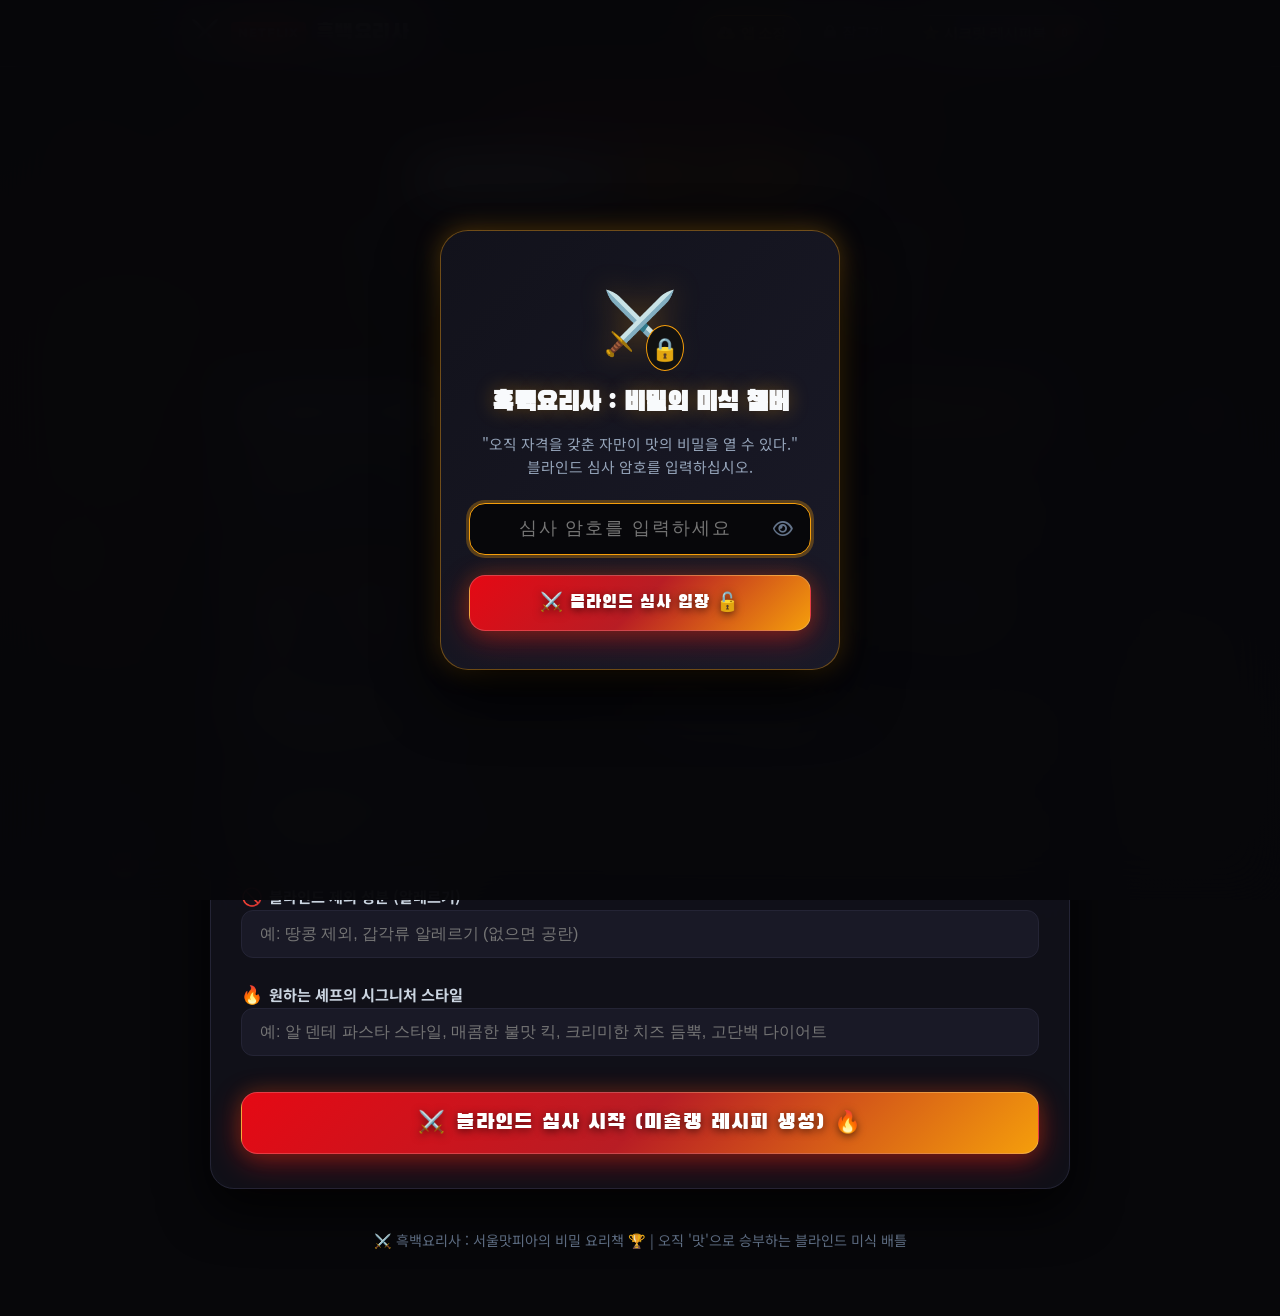
==== commit 8234e897: "feat: Change password to 1102 and remove password hint from placeholder" ====
--- a/templates/index.html
+++ b/templates/index.html
@@ -1753,7 +1753,7 @@
       
       <form id="lockForm" class="lock-form" onsubmit="return false;">
         <div class="lock-input-group">
-          <input type="password" id="appPasswordInput" class="lock-input" placeholder="심사 암호 입력 (1234)" autocomplete="current-password" required autofocus>
+          <input type="password" id="appPasswordInput" class="lock-input" placeholder="심사 암호를 입력하세요" autocomplete="current-password" required autofocus>
           <button type="button" id="togglePasswordBtn" class="btn-toggle-pw" title="암호 보기/숨기기">
             <i class="fa-regular fa-eye"></i>
           </button>
@@ -2788,7 +2788,7 @@
   });
 
   // --- 🔒 비밀번호 잠금 해제 시스템 ---
-  const CORRECT_PASSWORD = "1234";
+  const CORRECT_PASSWORD = "1102";
   const lockScreen = document.getElementById('lockScreen');
   const lockForm = document.getElementById('lockForm');
   const appPasswordInput = document.getElementById('appPasswordInput');
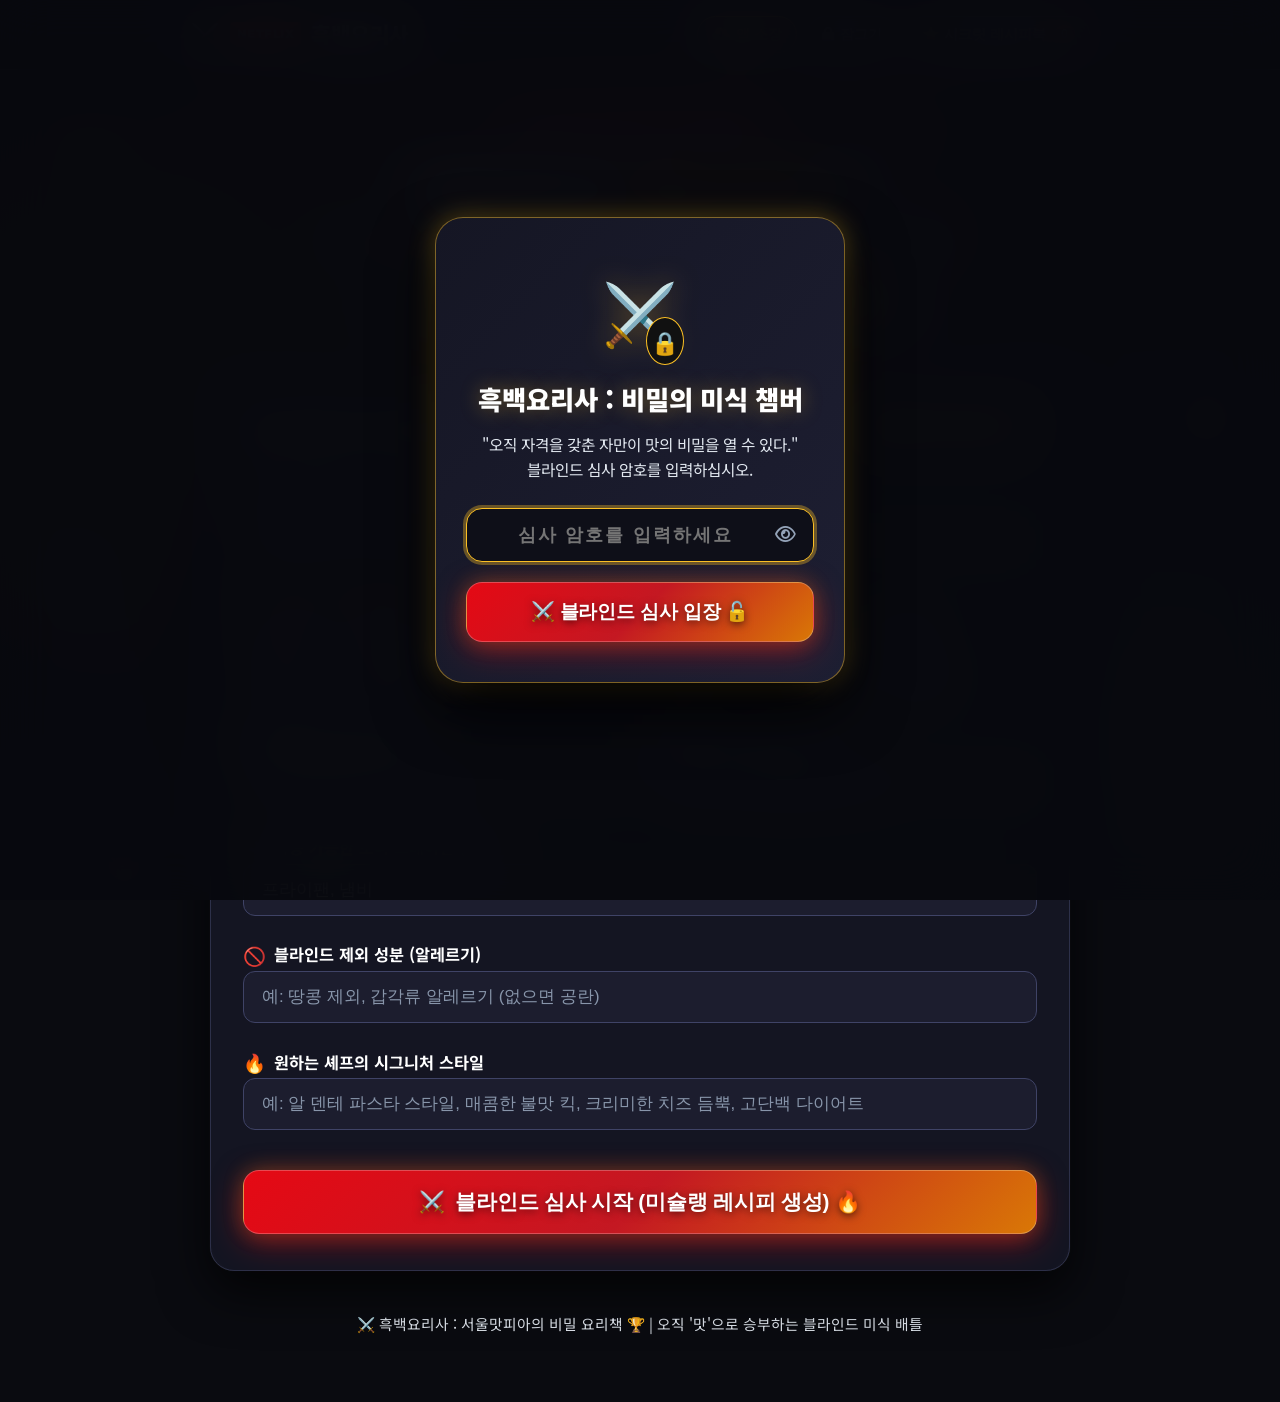
==== commit 498577fb: "fix(ui): Enhance text readability, contrast, typography and layout" ====
--- a/templates/index.html
+++ b/templates/index.html
@@ -22,46 +22,46 @@
   <!-- 넷플릭스 흑백요리사 시네마틱 다크 럭셔리 스타일 -->
   <style>
 /* ==========================================================================
-   ⚔️ NETFLIX 흑백요리사 (Culinary Class Wars) 테마 디자인 시스템
+   ⚔️ NETFLIX 흑백요리사 (Culinary Class Wars) - 고가독성 프리미엄 테마
    ========================================================================== */
 :root {
-  --bg-deep: #07070a;
-  --bg-main: #0d0d14;
-  --bg-card: rgba(18, 18, 27, 0.92);
-  --bg-card-solid: #13131e;
-  --bg-inner: #191926;
-  --bg-inner-hover: #222233;
+  --bg-deep: #0a0b10;
+  --bg-main: #0f1017;
+  --bg-card: #141522;
+  --bg-card-solid: #171827;
+  --bg-inner: #1c1d2e;
+  --bg-inner-hover: #26283d;
   
-  /* 흑백요리사 시그니처 컬러 */
-  --white-spoon: #f8fafc;
-  --white-muted: #cbd5e1;
-  --black-spoon: #09090d;
+  /* 흑백 대비 및 가독성 최적화 텍스트 */
+  --text-main: #ffffff;
+  --text-body: #f8fafc;
+  --text-sub: #e2e8f0;
+  --text-muted: #cbd5e1;
+  --text-caption: #94a3b8;
   
   /* 골드 & 넷플릭스 레드 악센트 */
-  --gold-primary: #f59e0b;
-  --gold-light: #fbbf24;
-  --gold-glow: rgba(245, 158, 11, 0.35);
-  --gold-border: rgba(245, 158, 11, 0.3);
+  --gold-primary: #fbbf24;
+  --gold-dark: #f59e0b;
+  --gold-light: #fef08a;
+  --gold-glow: rgba(251, 191, 36, 0.35);
+  --gold-border: rgba(251, 191, 36, 0.45);
   
   --netflix-red: #E50914;
-  --netflix-dark: #b81d24;
+  --netflix-bright: #ff3340;
   --netflix-glow: rgba(229, 9, 20, 0.45);
   
-  --text-main: #f8fafc;
-  --text-sub: #94a3b8;
-  --text-muted: #64748b;
-  
-  --border-subtle: #242435;
-  --border-glow: rgba(255, 255, 255, 0.12);
+  --border-subtle: #2d3049;
+  --border-strong: #3f4366;
+  --border-glow: rgba(255, 255, 255, 0.18);
   
   --radius-xl: 24px;
   --radius-lg: 16px;
   --radius-md: 12px;
   --radius-sm: 8px;
   
-  --shadow-cinema: 0 20px 50px rgba(0, 0, 0, 0.8), 0 0 1px rgba(255, 255, 255, 0.15);
-  --shadow-gold: 0 0 25px rgba(245, 158, 11, 0.35);
-  --shadow-red: 0 0 30px rgba(229, 9, 20, 0.4);
+  --shadow-cinema: 0 20px 50px rgba(0, 0, 0, 0.75), 0 0 1px rgba(255, 255, 255, 0.2);
+  --shadow-gold: 0 0 25px rgba(251, 191, 36, 0.35);
+  --shadow-red: 0 0 30px rgba(229, 9, 20, 0.45);
 }
 
 * {
@@ -71,19 +71,22 @@
 }
 
 body {
-  font-family: 'Pretendard', 'Noto Sans KR', -apple-system, BlinkMacSystemFont, sans-serif;
+  font-family: 'Pretendard', 'Noto Sans KR', -apple-system, BlinkMacSystemFont, 'Segoe UI', Roboto, sans-serif;
   background-color: var(--bg-deep);
   background-image: 
-    radial-gradient(circle at 50% 0%, rgba(229, 9, 20, 0.15), transparent 45%),
-    radial-gradient(circle at 10% 40%, rgba(245, 158, 11, 0.08), transparent 40%),
-    radial-gradient(circle at 90% 80%, rgba(255, 255, 255, 0.04), transparent 40%),
-    linear-gradient(to bottom, #07070a 0%, #0d0d14 100%);
+    radial-gradient(circle at 50% 0%, rgba(229, 9, 20, 0.18), transparent 45%),
+    radial-gradient(circle at 10% 40%, rgba(251, 191, 36, 0.1), transparent 40%),
+    radial-gradient(circle at 90% 80%, rgba(255, 255, 255, 0.05), transparent 40%),
+    linear-gradient(to bottom, #0a0b10 0%, #10111a 100%);
   background-attachment: fixed;
-  color: var(--text-main);
-  line-height: 1.6;
+  color: var(--text-body);
+  line-height: 1.7;
   min-height: 100vh;
   position: relative;
   overflow-x: hidden;
+  -webkit-font-smoothing: antialiased;
+  -moz-osx-font-smoothing: grayscale;
+  text-rendering: optimizeLegibility;
 }
 
 /* --- 흑백요리사 배경 스포트라이트 & 엠블럼 --- */
@@ -101,8 +104,8 @@
 .decor-item {
   position: absolute;
   font-size: 2.2rem;
-  opacity: 0.12;
-  filter: drop-shadow(0 0 10px rgba(255, 255, 255, 0.3));
+  opacity: 0.15;
+  filter: drop-shadow(0 0 12px rgba(255, 255, 255, 0.4));
   animation: floatCinematic 10s ease-in-out infinite alternate;
 }
 
@@ -118,9 +121,9 @@
   100% { transform: translateY(-25px) rotate(15deg) scale(1.08); }
 }
 
-/* --- 상단 내비게이션 바 (넷플릭스 글래스모피즘) --- */
+/* --- 상단 내비게이션 바 (선명한 넷플릭스 글래스) --- */
 .navbar {
-  background: rgba(13, 13, 20, 0.85);
+  background: rgba(16, 17, 26, 0.92);
   backdrop-filter: blur(16px);
   -webkit-backdrop-filter: blur(16px);
   border-bottom: 1px solid var(--border-subtle);
@@ -128,7 +131,7 @@
   position: sticky;
   top: 0;
   z-index: 100;
-  box-shadow: 0 4px 25px rgba(0, 0, 0, 0.5);
+  box-shadow: 0 4px 25px rgba(0, 0, 0, 0.6);
 }
 
 .nav-container {
@@ -143,28 +146,28 @@
   display: flex;
   align-items: center;
   gap: 10px;
-  font-family: 'Black Han Sans', 'Cinzel', sans-serif;
+  font-family: 'Pretendard', 'Noto Sans KR', sans-serif;
+  font-weight: 900;
   font-size: 1.35rem;
-  color: var(--white-spoon);
-  letter-spacing: 0.5px;
-  text-shadow: 0 2px 10px rgba(0, 0, 0, 0.8);
+  color: #ffffff;
+  letter-spacing: -0.02em;
 }
 
 .logo-tag {
   background: linear-gradient(135deg, var(--netflix-red) 0%, #b81d24 100%);
   color: #fff;
-  font-size: 0.72rem;
-  font-weight: 800;
+  font-size: 0.75rem;
+  font-weight: 900;
   padding: 2px 7px;
   border-radius: 4px;
-  letter-spacing: 1px;
+  letter-spacing: 0.5px;
   font-family: 'Montserrat', sans-serif;
 }
 
 .chef-hat {
   font-size: 1.5rem;
   display: inline-block;
-  filter: drop-shadow(0 0 8px var(--gold-glow));
+  filter: drop-shadow(0 0 10px var(--gold-glow));
 }
 
 .nav-actions {
@@ -174,9 +177,52 @@
 }
 
 .btn-cute-install {
-  background: rgba(245, 158, 11, 0.12);
-  border: 1px solid var(--gold-primary);
+  background: rgba(251, 191, 36, 0.15);
+  border: 1.5px solid var(--gold-primary);
   color: var(--gold-light);
+  padding: 8px 14px;
+  border-radius: 20px;
+  font-weight: 800;
+  font-size: 0.9rem;
+  cursor: pointer;
+  display: inline-flex;
+  align-items: center;
+  gap: 6px;
+  transition: all 0.25s ease;
+  box-shadow: 0 0 14px rgba(251, 191, 36, 0.2);
+}
+
+.btn-cute-install:hover {
+  background: var(--gold-primary);
+  color: #000000;
+  box-shadow: var(--shadow-gold);
+  transform: translateY(-2px);
+}
+
+.btn-lock-app {
+  background: rgba(255, 255, 255, 0.08);
+  border: 1px solid var(--border-strong);
+  color: var(--text-sub);
+  padding: 8px 14px;
+  border-radius: 20px;
+  font-size: 0.88rem;
+  font-weight: 700;
+  cursor: pointer;
+  display: inline-flex;
+  align-items: center;
+  gap: 6px;
+  transition: all 0.2s ease;
+}
+
+.btn-lock-app:hover {
+  background: rgba(255, 255, 255, 0.16);
+  color: #ffffff;
+}
+
+.btn-cute-bookmark {
+  background: rgba(255, 255, 255, 0.08);
+  border: 1px solid var(--border-strong);
+  color: #ffffff;
   padding: 8px 14px;
   border-radius: 20px;
   font-weight: 700;
@@ -184,63 +230,20 @@
   cursor: pointer;
   display: inline-flex;
   align-items: center;
-  gap: 6px;
-  transition: all 0.25s ease;
-  box-shadow: 0 0 12px rgba(245, 158, 11, 0.15);
-}
-
-.btn-cute-install:hover {
-  background: var(--gold-primary);
-  color: #000;
-  box-shadow: var(--shadow-gold);
-  transform: translateY(-2px);
-}
-
-.btn-lock-app {
-  background: rgba(255, 255, 255, 0.06);
-  border: 1px solid var(--border-subtle);
-  color: var(--text-sub);
-  padding: 8px 12px;
-  border-radius: 20px;
-  font-size: 0.85rem;
-  font-weight: 600;
-  cursor: pointer;
-  display: inline-flex;
-  align-items: center;
-  gap: 6px;
-  transition: all 0.2s ease;
-}
-
-.btn-lock-app:hover {
-  background: rgba(255, 255, 255, 0.12);
-  color: var(--white-spoon);
-}
-
-.btn-cute-bookmark {
-  background: rgba(255, 255, 255, 0.06);
-  border: 1px solid rgba(255, 255, 255, 0.15);
-  color: var(--white-spoon);
-  padding: 8px 14px;
-  border-radius: 20px;
-  font-weight: 700;
-  font-size: 0.88rem;
-  cursor: pointer;
-  display: inline-flex;
-  align-items: center;
   gap: 8px;
   transition: all 0.25s ease;
 }
 
 .btn-cute-bookmark:hover {
-  background: rgba(255, 255, 255, 0.15);
-  border-color: rgba(255, 255, 255, 0.3);
+  background: rgba(255, 255, 255, 0.18);
+  border-color: rgba(255, 255, 255, 0.4);
   transform: translateY(-2px);
 }
 
 .badge-cute {
   background: var(--netflix-red);
   color: #fff;
-  font-size: 0.75rem;
+  font-size: 0.78rem;
   padding: 2px 7px;
   border-radius: 10px;
   font-weight: 800;
@@ -251,41 +254,40 @@
 .container {
   max-width: 900px;
   margin: 0 auto;
-  padding: 34px 20px;
+  padding: 36px 20px;
   position: relative;
   z-index: 1;
 }
 
 .header {
   text-align: center;
-  margin-bottom: 34px;
+  margin-bottom: 36px;
 }
 
 .header-badge {
   display: inline-flex;
   align-items: center;
   gap: 8px;
-  background: rgba(229, 9, 20, 0.12);
-  color: #ff5252;
-  font-family: 'Montserrat', 'Noto Sans KR', sans-serif;
+  background: rgba(229, 9, 20, 0.16);
+  color: #ff6b6b;
   font-weight: 800;
-  font-size: 0.88rem;
-  letter-spacing: 1.5px;
-  padding: 6px 18px;
+  font-size: 0.92rem;
+  letter-spacing: 0.5px;
+  padding: 7px 20px;
   border-radius: 20px;
-  border: 1px solid rgba(229, 9, 20, 0.35);
+  border: 1.5px solid rgba(229, 9, 20, 0.45);
+  margin-bottom: 14px;
+  box-shadow: 0 0 18px rgba(229, 9, 20, 0.25);
+}
+
+.main-title {
+  font-size: 2.5rem;
+  font-weight: 900;
+  color: #ffffff;
   margin-bottom: 12px;
-  text-transform: uppercase;
-  box-shadow: 0 0 15px rgba(229, 9, 20, 0.2);
-}
-
-.main-title {
-  font-family: 'Black Han Sans', 'Cinzel', sans-serif;
-  font-size: 2.5rem;
-  color: var(--white-spoon);
-  margin-bottom: 10px;
-  letter-spacing: 0.5px;
-  text-shadow: 0 4px 20px rgba(0, 0, 0, 0.9), 0 0 30px rgba(245, 158, 11, 0.2);
+  letter-spacing: -0.03em;
+  line-height: 1.3;
+  text-shadow: 0 4px 20px rgba(0, 0, 0, 0.9);
 }
 
 .main-title .highlight-gold {
@@ -295,29 +297,31 @@
 
 .subtitle {
   color: var(--text-sub);
-  font-size: 1.05rem;
-  max-width: 620px;
+  font-size: 1.1rem;
+  font-weight: 500;
+  max-width: 660px;
   margin: 0 auto;
+  line-height: 1.65;
 }
 
 /* --- 📲 눈에 잘 띄는 홈 화면 앱 설치 배너 --- */
 .pwa-hero-banner {
   display: flex;
   justify-content: center;
-  margin: 20px auto 4px auto;
+  margin: 22px auto 6px auto;
   width: 100%;
-  max-width: 540px;
+  max-width: 560px;
 }
 
 .btn-hero-install {
   width: 100%;
-  background: linear-gradient(135deg, #181824 0%, #242436 100%);
-  color: var(--white-spoon);
+  background: linear-gradient(135deg, #1c1d2e 0%, #292b42 100%);
+  color: #ffffff;
   border: 1.5px solid var(--gold-primary);
-  padding: 14px 22px;
+  padding: 15px 24px;
   border-radius: 20px;
   font-weight: 800;
-  font-size: 1rem;
+  font-size: 1.05rem;
   display: inline-flex;
   align-items: center;
   justify-content: center;
@@ -330,8 +334,8 @@
 
 .btn-hero-install:hover {
   transform: translateY(-2px) scale(1.02);
-  background: linear-gradient(135deg, #242436 0%, #303046 100%);
-  box-shadow: 0 12px 30px rgba(245, 158, 11, 0.4);
+  background: linear-gradient(135deg, #26283d 0%, #353856 100%);
+  box-shadow: 0 12px 30px rgba(251, 191, 36, 0.45);
 }
 
 .btn-hero-install:active {
@@ -339,19 +343,18 @@
 }
 
 .pulse-icon {
-  font-size: 1.3rem;
+  font-size: 1.35rem;
   animation: bounceSoft 1.5s infinite;
 }
 
 .badge-free {
   background: var(--gold-primary);
-  color: #000;
-  font-size: 0.75rem;
+  color: #000000;
+  font-size: 0.78rem;
   font-weight: 900;
-  padding: 3px 8px;
+  padding: 3px 9px;
   border-radius: 12px;
   box-shadow: 0 2px 8px rgba(0,0,0,0.4);
-  letter-spacing: 0.5px;
 }
 
 @keyframes bounceSoft {
@@ -359,14 +362,14 @@
   50% { transform: translateY(-4px); }
 }
 
-/* --- ⚔️ 흑백요리사 글래스모피즘 카드 공통 스타일 --- */
+/* --- ⚔️ 흑백요리사 카드 공통 스타일 (고선명) --- */
 .cute-card {
   background: var(--bg-card);
   border-radius: var(--radius-xl);
-  padding: 34px 30px;
+  padding: 36px 32px;
   box-shadow: var(--shadow-cinema);
-  margin-bottom: 30px;
-  border: 1px solid var(--border-subtle);
+  margin-bottom: 32px;
+  border: 1.5px solid var(--border-subtle);
   position: relative;
   backdrop-filter: blur(20px);
   -webkit-backdrop-filter: blur(20px);
@@ -376,92 +379,92 @@
   content: "";
   position: absolute;
   top: 0;
-  left: 30px;
-  right: 30px;
+  left: 32px;
+  right: 32px;
   height: 2px;
   background: linear-gradient(90deg, transparent, var(--gold-primary), var(--netflix-red), transparent);
   border-radius: 2px;
-  opacity: 0.6;
+  opacity: 0.8;
 }
 
 .form-title-row {
   display: flex;
   justify-content: space-between;
   align-items: center;
-  margin-bottom: 24px;
+  margin-bottom: 26px;
   flex-wrap: wrap;
   gap: 12px;
 }
 
 .card-title {
-  font-family: 'Black Han Sans', 'Cinzel', sans-serif;
   font-size: 1.45rem;
-  color: var(--white-spoon);
+  font-weight: 900;
+  color: #ffffff;
   display: flex;
   align-items: center;
   gap: 10px;
-  letter-spacing: 0.5px;
+  letter-spacing: -0.02em;
 }
 
 .btn-surprise-cute {
-  background: rgba(245, 158, 11, 0.12);
-  border: 1px solid rgba(245, 158, 11, 0.4);
+  background: rgba(251, 191, 36, 0.15);
+  border: 1.5px solid rgba(251, 191, 36, 0.5);
   color: var(--gold-light);
-  padding: 8px 16px;
+  padding: 9px 18px;
   border-radius: 20px;
-  font-weight: 700;
-  font-size: 0.9rem;
+  font-weight: 800;
+  font-size: 0.92rem;
   cursor: pointer;
   display: inline-flex;
   align-items: center;
   gap: 6px;
-  box-shadow: 0 4px 12px rgba(0, 0, 0, 0.4);
+  box-shadow: 0 4px 12px rgba(0, 0, 0, 0.5);
   transition: all 0.25s ease;
 }
 
 .btn-surprise-cute:hover {
   transform: translateY(-2px) scale(1.04);
   background: var(--gold-primary);
-  color: #000;
+  color: #000000;
   box-shadow: var(--shadow-gold);
 }
 
-/* --- 폼 입력 요소 --- */
+/* --- 폼 입력 요소 (초고가독성) --- */
 .form-group {
-  margin-bottom: 22px;
+  margin-bottom: 24px;
 }
 
 .label-row {
   display: flex;
   justify-content: space-between;
   align-items: center;
-  margin-bottom: 8px;
+  margin-bottom: 10px;
 }
 
 .form-group label {
   font-weight: 700;
-  color: var(--white-muted);
-  font-size: 0.95rem;
-  display: flex;
-  align-items: center;
-  gap: 6px;
+  color: #ffffff;
+  font-size: 1.02rem;
+  display: flex;
+  align-items: center;
+  gap: 8px;
 }
 
 .icon-bubble {
-  font-size: 1.1rem;
+  font-size: 1.15rem;
 }
 
 .required-star {
-  color: var(--netflix-red);
+  color: #ff4d4f;
   font-size: 1.1rem;
 }
 
 .btn-text-clear {
   background: none;
   border: none;
-  color: var(--text-muted);
-  font-size: 0.82rem;
-  font-weight: 600;
+  color: var(--text-caption);
+  font-size: 0.85rem;
+  font-weight: 700;
   cursor: pointer;
   display: inline-flex;
   align-items: center;
@@ -470,43 +473,50 @@
 }
 
 .btn-text-clear:hover {
-  color: var(--netflix-red);
+  color: #ff6b6b;
 }
 
 input[type="text"],
 select {
   width: 100%;
-  padding: 14px 18px;
-  border: 1px solid var(--border-subtle);
+  padding: 15px 18px;
+  border: 1.5px solid var(--border-strong);
   border-radius: var(--radius-md);
-  font-size: 1rem;
-  color: var(--text-main);
+  font-size: 1.05rem;
+  font-weight: 500;
+  color: #ffffff;
   background-color: var(--bg-inner);
   transition: all 0.2s ease;
   outline: none;
 }
 
+input[type="text"]::placeholder {
+  color: var(--text-caption);
+  opacity: 0.9;
+}
+
 input[type="text"]:focus,
 select:focus {
   border-color: var(--gold-primary);
-  background-color: var(--bg-card-solid);
-  box-shadow: 0 0 0 3px rgba(245, 158, 11, 0.25);
+  background-color: #212338;
+  box-shadow: 0 0 0 3px rgba(251, 191, 36, 0.3);
 }
 
 select option {
-  background: var(--bg-card-solid);
-  color: var(--text-main);
-}
-
-/* --- 톡톡 누르는 인기 재료 칩 --- */
+  background: #171827;
+  color: #ffffff;
+  padding: 10px;
+}
+
+/* --- 인기 재료 칩 (높은 대비) --- */
 .quick-chips-wrapper {
   margin-top: 14px;
 }
 
 .chips-label {
   display: block;
-  font-size: 0.85rem;
-  font-weight: 700;
+  font-size: 0.9rem;
+  font-weight: 800;
   color: var(--gold-primary);
   margin-bottom: 10px;
 }
@@ -519,12 +529,12 @@
 
 .ingredient-chip {
   background: var(--bg-inner);
-  border: 1px solid var(--border-subtle);
+  border: 1.5px solid var(--border-strong);
   border-radius: 20px;
-  padding: 7px 14px;
-  font-size: 0.88rem;
-  font-weight: 600;
-  color: var(--text-sub);
+  padding: 8px 15px;
+  font-size: 0.92rem;
+  font-weight: 700;
+  color: #ffffff;
   cursor: pointer;
   display: inline-flex;
   align-items: center;
@@ -534,61 +544,61 @@
 
 .ingredient-chip:hover {
   background: var(--bg-inner-hover);
-  border-color: rgba(255, 255, 255, 0.25);
-  color: var(--white-spoon);
+  border-color: var(--gold-primary);
+  color: #ffffff;
   transform: translateY(-2px);
 }
 
 .ingredient-chip.chip-active {
-  background: linear-gradient(135deg, var(--gold-primary) 0%, #d97706 100%);
+  background: linear-gradient(135deg, var(--gold-primary) 0%, #f59e0b 100%);
   border-color: var(--gold-light);
   color: #000000;
-  font-weight: 800;
+  font-weight: 900;
   box-shadow: 0 0 14px var(--gold-glow);
 }
 
 .chip-emoji {
-  font-size: 1rem;
+  font-size: 1.05rem;
 }
 
 .form-row {
   display: grid;
   grid-template-columns: 1fr 1fr;
-  gap: 16px;
-}
-
-/* --- 넷플릭스 레드 & 챔피언 골드 생성 버튼 --- */
+  gap: 18px;
+}
+
+/* --- 생성 버튼 (선명한 넷플릭스 레드/골드) --- */
 .btn-cute-submit {
   width: 100%;
-  background: linear-gradient(135deg, #E50914 0%, #b81d24 50%, #f59e0b 100%);
-  color: #ffffff;
-  padding: 16px 24px;
-  font-family: 'Black Han Sans', 'Cinzel', sans-serif;
-  font-size: 1.35rem;
-  letter-spacing: 1px;
+  background: linear-gradient(135deg, #E50914 0%, #c41822 50%, #d97706 100%);
+  color: #ffffff;
+  padding: 17px 26px;
+  font-size: 1.3rem;
+  font-weight: 900;
+  letter-spacing: -0.01em;
   border-radius: var(--radius-lg);
-  border: 1px solid rgba(255, 255, 255, 0.2);
+  border: 1px solid rgba(255, 255, 255, 0.25);
   cursor: pointer;
-  box-shadow: 0 8px 30px rgba(229, 9, 20, 0.45), 0 0 20px rgba(245, 158, 11, 0.2);
+  box-shadow: 0 8px 30px rgba(229, 9, 20, 0.5), 0 0 20px rgba(251, 191, 36, 0.25);
   display: inline-flex;
   align-items: center;
   justify-content: center;
   gap: 10px;
   transition: all 0.25s cubic-bezier(0.16, 1, 0.3, 1);
-  margin-top: 14px;
+  margin-top: 16px;
   text-shadow: 0 2px 8px rgba(0,0,0,0.6);
 }
 
 .btn-cute-submit:hover {
   transform: translateY(-3px) scale(1.01);
-  box-shadow: 0 12px 35px rgba(229, 9, 20, 0.6), 0 0 25px rgba(245, 158, 11, 0.4);
+  box-shadow: 0 12px 35px rgba(229, 9, 20, 0.65), 0 0 25px rgba(251, 191, 36, 0.45);
 }
 
 .btn-cute-submit:active {
   transform: scale(0.99);
 }
 
-/* --- 블라인드 테이스팅 로딩 인디케이터 --- */
+/* --- 로딩 애니메이션 --- */
 .cute-cooking-pot {
   position: relative;
   width: 100px;
@@ -629,8 +639,8 @@
 }
 
 .loading-title {
-  font-family: 'Black Han Sans', 'Cinzel', sans-serif;
   font-size: 1.45rem;
+  font-weight: 900;
   color: var(--gold-primary);
   margin-bottom: 8px;
   text-shadow: 0 0 15px var(--gold-glow);
@@ -638,18 +648,18 @@
 
 .loading-subtext {
   color: var(--text-sub);
-  font-size: 0.95rem;
-}
-
-/* --- 3종 추천 요리 선택 탭 (서바이버 랭킹 카드) --- */
+  font-size: 1.02rem;
+}
+
+/* --- 3종 서바이버 랭킹 카드 (선명한 탭) --- */
 .recipe-selection-section {
-  margin-bottom: 28px;
+  margin-bottom: 30px;
 }
 
 .selection-title {
-  font-family: 'Black Han Sans', 'Cinzel', sans-serif;
   font-size: 1.4rem;
-  color: var(--white-spoon);
+  font-weight: 900;
+  color: #ffffff;
   margin-bottom: 16px;
   display: flex;
   align-items: center;
@@ -664,9 +674,9 @@
 
 .recipe-tab-card {
   background: var(--bg-card);
-  border: 1.5px solid var(--border-subtle);
+  border: 1.5px solid var(--border-strong);
   border-radius: var(--radius-lg);
-  padding: 18px 16px;
+  padding: 20px 18px;
   cursor: pointer;
   transition: all 0.25s cubic-bezier(0.16, 1, 0.3, 1);
   box-shadow: 0 6px 20px rgba(0, 0, 0, 0.5);
@@ -678,50 +688,49 @@
 
 .recipe-tab-card:hover {
   transform: translateY(-4px) scale(1.02);
-  border-color: rgba(245, 158, 11, 0.6);
-  box-shadow: 0 10px 25px rgba(0, 0, 0, 0.7), 0 0 15px var(--gold-glow);
+  border-color: var(--gold-primary);
+  box-shadow: 0 10px 25px rgba(0, 0, 0, 0.7), 0 0 18px var(--gold-glow);
 }
 
 .recipe-tab-card.active-tab {
   border-color: var(--gold-primary);
-  background: linear-gradient(135deg, rgba(245, 158, 11, 0.12) 0%, rgba(19, 19, 27, 0.95) 100%);
+  background: linear-gradient(135deg, rgba(251, 191, 36, 0.16) 0%, rgba(23, 24, 39, 0.95) 100%);
   box-shadow: 0 0 0 2px var(--gold-primary), var(--shadow-gold);
 }
 
 .tab-tag {
   font-family: 'Montserrat', sans-serif;
-  font-size: 0.78rem;
-  font-weight: 800;
+  font-size: 0.82rem;
+  font-weight: 900;
   color: var(--gold-light);
-  background: rgba(245, 158, 11, 0.16);
-  border: 1px solid rgba(245, 158, 11, 0.35);
-  padding: 3px 8px;
+  background: rgba(251, 191, 36, 0.2);
+  border: 1px solid rgba(251, 191, 36, 0.45);
+  padding: 4px 10px;
   border-radius: 6px;
   display: inline-block;
   margin-bottom: 10px;
   align-self: flex-start;
-  letter-spacing: 0.5px;
 }
 
 .tab-title {
-  font-family: 'Black Han Sans', 'Noto Sans KR', sans-serif;
-  font-size: 1.2rem;
-  color: var(--white-spoon);
-  margin-bottom: 8px;
+  font-size: 1.25rem;
+  font-weight: 900;
+  color: #ffffff;
+  margin-bottom: 10px;
   line-height: 1.35;
 }
 
 .tab-meta {
-  font-size: 0.82rem;
-  color: var(--text-sub);
-  display: flex;
-  gap: 10px;
+  font-size: 0.88rem;
+  color: var(--text-muted);
+  display: flex;
+  gap: 12px;
   font-weight: 600;
 }
 
-/* --- 레시피 북 스타일 상세 결과 카드 --- */
+/* --- 상세 레시피 결과 카드 (초고선명 플레이팅) --- */
 .recipe-book-card {
-  border: 1px solid var(--border-subtle);
+  border: 1.5px solid var(--border-strong);
   background: var(--bg-card);
   position: relative;
   padding-top: 36px;
@@ -731,30 +740,29 @@
   display: flex;
   justify-content: space-between;
   align-items: center;
-  margin-bottom: 20px;
+  margin-bottom: 22px;
   flex-wrap: wrap;
   gap: 12px;
 }
 
 .cute-badge {
-  background: rgba(245, 158, 11, 0.15);
+  background: rgba(251, 191, 36, 0.18);
   color: var(--gold-light);
-  font-family: 'Black Han Sans', sans-serif;
-  font-size: 0.95rem;
-  padding: 6px 14px;
+  font-weight: 900;
+  font-size: 1rem;
+  padding: 7px 16px;
   border-radius: 20px;
-  border: 1px solid var(--gold-border);
-  letter-spacing: 0.5px;
+  border: 1.5px solid var(--gold-border);
 }
 
 .btn-cute-action {
   background: var(--bg-inner);
-  border: 1px solid var(--border-subtle);
-  color: var(--text-main);
-  padding: 8px 14px;
+  border: 1.5px solid var(--border-strong);
+  color: #ffffff;
+  padding: 9px 16px;
   border-radius: 14px;
-  font-size: 0.85rem;
-  font-weight: 700;
+  font-size: 0.9rem;
+  font-weight: 800;
   cursor: pointer;
   display: inline-flex;
   align-items: center;
@@ -764,45 +772,47 @@
 
 .btn-cute-action:hover {
   background: var(--bg-inner-hover);
-  border-color: rgba(255, 255, 255, 0.3);
-  color: var(--white-spoon);
+  border-color: #ffffff;
   transform: translateY(-1px);
 }
 
 .btn-bookmarked {
-  background: rgba(229, 9, 20, 0.2) !important;
-  color: #ff5252 !important;
+  background: rgba(229, 9, 20, 0.25) !important;
+  color: #ff6b6b !important;
   border-color: var(--netflix-red) !important;
 }
 
 .menu-title {
-  font-family: 'Black Han Sans', 'Cinzel', sans-serif;
-  font-size: 2.2rem;
-  color: var(--white-spoon);
-  margin-bottom: 8px;
+  font-size: 2.3rem;
+  font-weight: 900;
+  color: #ffffff;
+  margin-bottom: 10px;
+  letter-spacing: -0.02em;
   text-shadow: 0 4px 20px rgba(0, 0, 0, 0.8);
 }
 
 .menu-desc {
   color: var(--text-sub);
-  font-size: 1.05rem;
-  margin-bottom: 16px;
+  font-size: 1.1rem;
+  font-weight: 500;
+  line-height: 1.65;
+  margin-bottom: 18px;
 }
 
 .menu-tags {
   display: flex;
-  gap: 8px;
+  gap: 10px;
   flex-wrap: wrap;
 }
 
 .tag-cute {
   background: var(--bg-inner);
-  border: 1px solid var(--border-subtle);
-  padding: 6px 14px;
+  border: 1.5px solid var(--border-strong);
+  padding: 7px 16px;
   border-radius: 20px;
-  font-size: 0.88rem;
-  font-weight: 600;
-  color: var(--white-muted);
+  font-size: 0.92rem;
+  font-weight: 700;
+  color: #ffffff;
   display: inline-flex;
   align-items: center;
   gap: 6px;
@@ -810,11 +820,11 @@
 
 /* --- 넷플릭스 시네마 유튜브 배너 --- */
 .cute-tv-card {
-  background: linear-gradient(135deg, rgba(229, 9, 20, 0.12) 0%, rgba(20, 20, 30, 0.9) 100%);
-  border: 1px solid rgba(229, 9, 20, 0.35);
+  background: linear-gradient(135deg, rgba(229, 9, 20, 0.18) 0%, rgba(26, 27, 44, 0.95) 100%);
+  border: 1.5px solid rgba(229, 9, 20, 0.45);
   border-radius: var(--radius-lg);
-  padding: 18px 22px;
-  margin: 22px 0;
+  padding: 20px 24px;
+  margin: 24px 0;
   display: flex;
   justify-content: space-between;
   align-items: center;
@@ -823,31 +833,31 @@
 }
 
 .youtube-badge {
-  color: var(--netflix-red);
-  font-weight: 800;
-  font-size: 0.9rem;
+  color: #ff4d4f;
+  font-weight: 900;
+  font-size: 0.92rem;
   margin-bottom: 4px;
   letter-spacing: 0.5px;
 }
 
 .yt-title {
-  font-size: 1.05rem;
-  font-weight: 700;
-  color: var(--white-spoon);
-  margin-bottom: 2px;
+  font-size: 1.15rem;
+  font-weight: 800;
+  color: #ffffff;
+  margin-bottom: 4px;
 }
 
 .yt-channel {
-  font-size: 0.85rem;
+  font-size: 0.92rem;
   color: var(--text-sub);
 }
 
 .btn-youtube-cute {
   background: var(--netflix-red);
-  color: #fff;
-  padding: 10px 20px;
-  font-weight: 800;
-  font-size: 0.95rem;
+  color: #ffffff;
+  padding: 12px 22px;
+  font-weight: 900;
+  font-size: 1rem;
   border-radius: 20px;
   text-decoration: none;
   flex-shrink: 0;
@@ -861,28 +871,28 @@
 .btn-youtube-cute:hover {
   transform: scale(1.05);
   background: #ff1e27;
-  color: #fff;
-}
-
-/* --- 다크 럭셔리 영양 성분 카드 --- */
+  color: #ffffff;
+}
+
+/* --- 다크 럭셔리 영양 분석 카드 (선명한 수치) --- */
 .cute-nutrition-card {
   background: var(--bg-inner);
-  border: 1px solid var(--border-subtle);
+  border: 1.5px solid var(--border-strong);
   border-radius: var(--radius-lg);
-  padding: 20px;
-  margin: 22px 0;
+  padding: 22px;
+  margin: 24px 0;
 }
 
 .nutrition-header {
   display: flex;
   justify-content: space-between;
   align-items: center;
-  margin-bottom: 14px;
+  margin-bottom: 16px;
 }
 
 .nutrition-header h3 {
-  font-family: 'Black Han Sans', sans-serif;
-  font-size: 1.25rem;
+  font-size: 1.3rem;
+  font-weight: 900;
   color: var(--gold-light);
   display: flex;
   align-items: center;
@@ -890,59 +900,60 @@
 }
 
 .calories-badge-cute {
-  background: rgba(245, 158, 11, 0.18);
+  background: rgba(251, 191, 36, 0.2);
   color: var(--gold-light);
-  font-weight: 800;
-  font-size: 1rem;
-  padding: 4px 14px;
+  font-weight: 900;
+  font-size: 1.05rem;
+  padding: 5px 16px;
   border-radius: 20px;
-  border: 1px solid var(--gold-border);
+  border: 1.5px solid var(--gold-border);
 }
 
 .nutrition-grid {
   display: grid;
   grid-template-columns: repeat(4, 1fr);
-  gap: 10px;
-  margin-bottom: 12px;
+  gap: 12px;
+  margin-bottom: 14px;
 }
 
 .cute-nutri-item {
   background: var(--bg-card-solid);
-  border: 1px solid var(--border-subtle);
+  border: 1.5px solid var(--border-strong);
   border-radius: var(--radius-md);
-  padding: 10px;
+  padding: 12px 10px;
   text-align: center;
 }
 
 .nutri-label {
   display: block;
-  font-size: 0.78rem;
+  font-size: 0.85rem;
   font-weight: 700;
   color: var(--text-muted);
-  margin-bottom: 2px;
+  margin-bottom: 4px;
 }
 
 .nutri-val {
   font-family: 'Montserrat', sans-serif;
-  font-size: 1.15rem;
-  font-weight: 800;
-  color: var(--white-spoon);
+  font-size: 1.25rem;
+  font-weight: 900;
+  color: #ffffff;
 }
 
 .nutri-summary-cute {
-  font-size: 0.88rem;
-  color: var(--text-sub);
-  background: rgba(255, 255, 255, 0.04);
-  padding: 10px 14px;
+  font-size: 0.95rem;
+  font-weight: 600;
+  color: #ffffff;
+  background: rgba(255, 255, 255, 0.06);
+  padding: 12px 16px;
   border-radius: var(--radius-sm);
-  margin-top: 8px;
-  border: 1px solid var(--border-subtle);
+  margin-top: 10px;
+  border: 1px solid var(--border-strong);
 }
 
 /* 흑백요리사 구분선 */
 .cute-divider {
   text-align: center;
-  margin: 28px 0;
+  margin: 30px 0;
   position: relative;
 }
 
@@ -953,22 +964,22 @@
   left: 0;
   right: 0;
   height: 1px;
-  background: linear-gradient(90deg, transparent, var(--border-subtle), transparent);
+  background: linear-gradient(90deg, transparent, var(--border-strong), transparent);
   z-index: 0;
 }
 
 .cute-divider span {
   background: var(--bg-card-solid);
-  padding: 4px 16px;
+  padding: 5px 18px;
   border-radius: 20px;
-  border: 1px solid var(--border-subtle);
+  border: 1px solid var(--border-strong);
   position: relative;
   z-index: 1;
-  font-size: 0.85rem;
+  font-size: 0.9rem;
   letter-spacing: 6px;
 }
 
-/* --- 재료 & 양념 그리드 --- */
+/* --- 재료 & 양념 그리드 (선명한 텍스트) --- */
 .recipe-grid {
   display: grid;
   grid-template-columns: 1fr 1fr;
@@ -976,8 +987,8 @@
 }
 
 .cute-box h3 {
-  font-family: 'Black Han Sans', 'Cinzel', sans-serif;
-  font-size: 1.25rem;
+  font-size: 1.3rem;
+  font-weight: 900;
   color: var(--gold-light);
   margin-bottom: 14px;
   display: flex;
@@ -988,18 +999,19 @@
 .cute-list {
   list-style: none;
   background: var(--bg-inner);
-  border: 1px solid var(--border-subtle);
+  border: 1.5px solid var(--border-strong);
   border-radius: var(--radius-lg);
-  padding: 12px 18px;
+  padding: 14px 20px;
 }
 
 .cute-list li {
   position: relative;
-  padding: 9px 0 9px 24px;
-  font-size: 0.95rem;
-  font-weight: 500;
-  color: var(--text-main);
-  border-bottom: 1px solid rgba(255, 255, 255, 0.06);
+  padding: 10px 0 10px 26px;
+  font-size: 1.02rem;
+  font-weight: 600;
+  color: #ffffff;
+  border-bottom: 1px solid rgba(255, 255, 255, 0.08);
+  line-height: 1.6;
 }
 
 .cute-list li:last-child {
@@ -1008,13 +1020,13 @@
 
 .cute-list li::before {
   content: "🥄";
-  font-size: 0.85rem;
+  font-size: 0.9rem;
   position: absolute;
   left: 2px;
-  top: 9px;
-}
-
-/* --- 단계별 조리 순서 --- */
+  top: 11px;
+}
+
+/* --- 단계별 조리 순서 (선명한 카드와 뱃지) --- */
 .cute-steps {
   list-style: none;
   counter-reset: cute-step;
@@ -1023,51 +1035,52 @@
 .cute-steps li {
   counter-increment: cute-step;
   position: relative;
-  padding: 16px 18px 16px 58px;
+  padding: 18px 20px 18px 62px;
   background: var(--bg-inner);
-  border: 1px solid var(--border-subtle);
+  border: 1.5px solid var(--border-strong);
   border-radius: var(--radius-md);
-  margin-bottom: 12px;
-  font-size: 0.98rem;
-  line-height: 1.6;
-  color: var(--text-main);
+  margin-bottom: 14px;
+  font-size: 1.05rem;
+  line-height: 1.75;
+  font-weight: 500;
+  color: #ffffff;
 }
 
 .cute-steps li::before {
   content: counter(cute-step);
   position: absolute;
-  left: 16px;
-  top: 16px;
-  background: linear-gradient(135deg, var(--gold-primary) 0%, #d97706 100%);
-  color: #000;
+  left: 18px;
+  top: 18px;
+  background: linear-gradient(135deg, var(--gold-primary) 0%, #f59e0b 100%);
+  color: #000000;
   font-family: 'Montserrat', sans-serif;
   font-weight: 900;
-  width: 28px;
-  height: 28px;
+  width: 30px;
+  height: 30px;
   border-radius: 50%;
   display: flex;
   align-items: center;
   justify-content: center;
-  font-size: 0.95rem;
+  font-size: 1rem;
   box-shadow: 0 0 10px var(--gold-glow);
 }
 
-/* --- 팁 & 대체 가이드 --- */
+/* --- 팁 & 대체 가이드 (고대비 하이라이트) --- */
 .tips-grid {
   display: grid;
   grid-template-columns: 1fr 1fr;
-  gap: 16px;
+  gap: 18px;
 }
 
 .cute-tip-box {
-  padding: 20px;
+  padding: 22px;
   border-radius: var(--radius-lg);
-  border: 1px solid var(--border-subtle);
+  border: 1.5px solid var(--border-strong);
 }
 
 .cute-tip-box h4 {
-  font-family: 'Black Han Sans', sans-serif;
-  font-size: 1.15rem;
+  font-size: 1.2rem;
+  font-weight: 900;
   margin-bottom: 12px;
   display: flex;
   align-items: center;
@@ -1075,19 +1088,19 @@
 }
 
 .cute-tip-box ul {
-  padding-left: 18px;
-  font-size: 0.9rem;
-  line-height: 1.6;
-  color: var(--text-sub);
+  padding-left: 20px;
+  font-size: 0.98rem;
+  line-height: 1.7;
+  color: #ffffff;
 }
 
 .cute-tip-box li {
-  margin-bottom: 6px;
+  margin-bottom: 8px;
 }
 
 .fail-proof {
-  background-color: rgba(245, 158, 11, 0.08);
-  border-color: rgba(245, 158, 11, 0.3);
+  background-color: rgba(251, 191, 36, 0.14);
+  border-color: rgba(251, 191, 36, 0.5);
 }
 
 .fail-proof h4 {
@@ -1095,37 +1108,37 @@
 }
 
 .substitute {
-  background-color: rgba(34, 197, 94, 0.08);
-  border-color: rgba(34, 197, 94, 0.3);
+  background-color: rgba(34, 197, 94, 0.14);
+  border-color: rgba(34, 197, 94, 0.5);
 }
 
 .substitute h4 {
   color: #4ade80;
 }
 
-/* --- 비밀 요리책 드로어 (다크 럭셔리) --- */
+/* --- 시크릿 레시피북 보관함 드로어 --- */
 .drawer-overlay {
   position: fixed;
   top: 0;
   left: 0;
   width: 100%;
   height: 100%;
-  background: rgba(0, 0, 0, 0.75);
-  backdrop-filter: blur(8px);
+  background: rgba(0, 0, 0, 0.8);
+  backdrop-filter: blur(10px);
   z-index: 200;
   display: flex;
   justify-content: flex-end;
 }
 
 .cute-drawer {
-  background: #101018;
-  border-left: 1px solid var(--border-subtle);
+  background: #12131f;
+  border-left: 1.5px solid var(--border-strong);
   width: 100%;
-  max-width: 440px;
+  max-width: 460px;
   height: 100%;
-  padding: 28px 22px;
+  padding: 30px 24px;
   overflow-y: auto;
-  box-shadow: -10px 0 40px rgba(0, 0, 0, 0.8);
+  box-shadow: -10px 0 40px rgba(0, 0, 0, 0.85);
   display: flex;
   flex-direction: column;
 }
@@ -1134,95 +1147,96 @@
   display: flex;
   justify-content: space-between;
   align-items: center;
-  border-bottom: 1px solid var(--border-subtle);
-  padding-bottom: 16px;
-  margin-bottom: 20px;
+  border-bottom: 1.5px solid var(--border-strong);
+  padding-bottom: 18px;
+  margin-bottom: 22px;
 }
 
 .drawer-header h2 {
-  font-family: 'Black Han Sans', 'Cinzel', sans-serif;
-  font-size: 1.4rem;
-  color: var(--white-spoon);
+  font-size: 1.45rem;
+  font-weight: 900;
+  color: #ffffff;
 }
 
 .btn-close {
   background: none;
   border: none;
-  font-size: 2rem;
+  font-size: 2.2rem;
   cursor: pointer;
-  color: var(--text-muted);
+  color: var(--text-caption);
   transition: color 0.2s;
 }
 
 .btn-close:hover {
-  color: #fff;
+  color: #ffffff;
 }
 
 .bookmark-item {
   background: var(--bg-card-solid);
-  border: 1px solid var(--border-subtle);
+  border: 1.5px solid var(--border-strong);
   border-radius: var(--radius-lg);
-  padding: 16px;
+  padding: 18px;
   margin-bottom: 14px;
   box-shadow: 0 4px 15px rgba(0, 0, 0, 0.4);
 }
 
 .bookmark-item-title {
-  font-family: 'Black Han Sans', sans-serif;
-  font-size: 1.15rem;
-  color: var(--white-spoon);
+  font-size: 1.2rem;
+  font-weight: 800;
+  color: #ffffff;
   margin-bottom: 6px;
 }
 
 .bookmark-item-meta {
-  font-size: 0.82rem;
+  font-size: 0.88rem;
   color: var(--text-sub);
   font-weight: 500;
-  margin-bottom: 12px;
+  margin-bottom: 14px;
 }
 
 .bookmark-item-actions {
   display: flex;
-  gap: 8px;
+  gap: 10px;
 }
 
 .bookmark-item-actions .load-btn {
   background: var(--gold-primary);
-  color: #000;
+  color: #000000;
   border: none;
-  padding: 6px 14px;
-  border-radius: 8px;
+  padding: 8px 16px;
+  border-radius: 10px;
   font-weight: 800;
-  font-size: 0.82rem;
+  font-size: 0.88rem;
   cursor: pointer;
 }
 
 .bookmark-item-actions .delete-btn {
-  background: rgba(255, 255, 255, 0.08);
-  color: var(--text-sub);
+  background: rgba(255, 255, 255, 0.1);
+  color: #ffffff;
   border: none;
-  padding: 6px 14px;
-  border-radius: 8px;
-  font-weight: 600;
-  font-size: 0.82rem;
+  padding: 8px 16px;
+  border-radius: 10px;
+  font-weight: 700;
+  font-size: 0.88rem;
   cursor: pointer;
 }
 
 /* --- 에러 알림 --- */
 .cute-alert {
-  background: rgba(229, 9, 20, 0.15);
-  border: 1px solid rgba(229, 9, 20, 0.4);
-  color: #ff8080;
+  background: rgba(229, 9, 20, 0.18);
+  border: 1.5px solid rgba(229, 9, 20, 0.5);
+  color: #ff9999;
   border-radius: var(--radius-lg);
-  padding: 16px 20px;
+  padding: 18px 22px;
   display: flex;
   align-items: center;
   gap: 12px;
-  font-weight: 600;
+  font-weight: 700;
+  font-size: 1.02rem;
 }
 
 .alert-icon {
-  font-size: 1.4rem;
+  font-size: 1.5rem;
 }
 
 /* --- 푸터 & 유틸리티 --- */
@@ -1232,20 +1246,20 @@
 
 .footer {
   text-align: center;
-  color: var(--text-muted);
-  font-size: 0.88rem;
+  color: var(--text-sub);
+  font-size: 0.92rem;
   margin-top: 40px;
   padding-bottom: 30px;
 }
 
-/* --- 🔒 흑백요리사 블라인드 심사관 비밀번호 잠금 화면 --- */
+/* --- 🔒 흑백요리사 블라인드 심사관 잠금 화면 --- */
 .lock-screen-overlay {
   position: fixed;
   top: 0;
   left: 0;
   width: 100vw;
   height: 100vh;
-  background: rgba(7, 7, 10, 0.95);
+  background: rgba(8, 9, 14, 0.96);
   backdrop-filter: blur(25px);
   -webkit-backdrop-filter: blur(25px);
   z-index: 99999;
@@ -1264,11 +1278,11 @@
 
 .lock-card {
   width: 100%;
-  max-width: 400px;
-  background: linear-gradient(135deg, #12121b 0%, #1a1a28 100%);
-  border: 1.5px solid rgba(245, 158, 11, 0.4);
+  max-width: 410px;
+  background: linear-gradient(135deg, #151624 0%, #1e1f33 100%);
+  border: 1.5px solid var(--gold-border);
   border-radius: 28px;
-  padding: 38px 28px;
+  padding: 40px 30px;
   text-align: center;
   box-shadow: 0 25px 60px rgba(0, 0, 0, 0.9), var(--shadow-gold);
   animation: popIn 0.4s cubic-bezier(0.16, 1, 0.3, 1);
@@ -1308,24 +1322,24 @@
   right: -6px;
   font-size: 1.4rem;
   background: #111;
-  border: 1px solid var(--gold-primary);
+  border: 1.5px solid var(--gold-primary);
   border-radius: 50%;
   padding: 4px;
 }
 
 .lock-title {
-  font-family: 'Black Han Sans', 'Cinzel', sans-serif;
   font-size: 1.65rem;
-  color: var(--white-spoon);
-  margin-bottom: 8px;
-  text-shadow: 0 0 20px rgba(245, 158, 11, 0.3);
+  font-weight: 900;
+  color: #ffffff;
+  margin-bottom: 10px;
+  text-shadow: 0 0 20px rgba(251, 191, 36, 0.35);
 }
 
 .lock-desc {
-  font-size: 0.92rem;
+  font-size: 0.98rem;
   color: var(--text-sub);
-  line-height: 1.55;
-  margin-bottom: 24px;
+  line-height: 1.6;
+  margin-bottom: 26px;
 }
 
 .lock-form {
@@ -1341,14 +1355,15 @@
 
 .lock-input {
   width: 100%;
-  height: 52px;
-  border: 1.5px solid var(--border-subtle);
+  height: 54px;
+  border: 1.5px solid var(--border-strong);
   border-radius: 16px;
   padding: 0 45px 0 16px;
-  font-size: 1.1rem;
+  font-size: 1.15rem;
+  font-weight: 600;
   text-align: center;
-  background: var(--bg-deep);
-  color: var(--white-spoon);
+  background: #0e0f18;
+  color: #ffffff;
   outline: none;
   transition: all 0.2s ease;
   letter-spacing: 2px;
@@ -1356,7 +1371,7 @@
 
 .lock-input:focus {
   border-color: var(--gold-primary);
-  box-shadow: 0 0 0 3px rgba(245, 158, 11, 0.3);
+  box-shadow: 0 0 0 3px rgba(251, 191, 36, 0.35);
 }
 
 .btn-toggle-pw {
@@ -1366,43 +1381,43 @@
   transform: translateY(-50%);
   background: none;
   border: none;
-  color: var(--text-muted);
-  font-size: 1.1rem;
+  color: var(--text-caption);
+  font-size: 1.15rem;
   cursor: pointer;
   padding: 4px;
 }
 
 .lock-error-msg {
   color: #ff6b6b;
-  font-size: 0.85rem;
-  font-weight: 700;
-  background: rgba(229, 9, 20, 0.15);
-  border: 1px solid rgba(229, 9, 20, 0.35);
+  font-size: 0.9rem;
+  font-weight: 800;
+  background: rgba(229, 9, 20, 0.2);
+  border: 1.5px solid rgba(229, 9, 20, 0.45);
   border-radius: 10px;
-  padding: 9px;
+  padding: 10px;
 }
 
 .btn-unlock {
   margin-top: 6px;
-  padding: 15px;
-  font-size: 1.15rem;
-}
-
-/* --- 📲 모바일 하단 고정 플로팅 바 (다크 럭셔리) --- */
+  padding: 16px;
+  font-size: 1.2rem;
+}
+
+/* --- 📲 모바일 하단 고정 플로팅 바 --- */
 .mobile-floating-install {
   display: none;
   position: fixed;
   bottom: 0;
   left: 0;
   right: 0;
-  background: rgba(13, 13, 20, 0.95);
+  background: rgba(18, 19, 30, 0.96);
   backdrop-filter: blur(16px);
   -webkit-backdrop-filter: blur(16px);
-  border-top: 1px solid var(--gold-border);
+  border-top: 1.5px solid var(--gold-border);
   padding: 12px 18px;
   padding-bottom: max(12px, env(safe-area-inset-bottom));
   z-index: 99990;
-  box-shadow: 0 -8px 30px rgba(0, 0, 0, 0.8);
+  box-shadow: 0 -8px 30px rgba(0, 0, 0, 0.85);
   animation: slideUpFloat 0.35s cubic-bezier(0.16, 1, 0.3, 1);
 }
 
@@ -1434,7 +1449,7 @@
   border-radius: 12px;
   flex-shrink: 0;
   box-shadow: 0 0 10px rgba(0, 0, 0, 0.5);
-  border: 1px solid rgba(255, 255, 255, 0.15);
+  border: 1.5px solid rgba(255, 255, 255, 0.2);
 }
 
 .floating-app-info {
@@ -1444,18 +1459,18 @@
 }
 
 .floating-app-info strong {
-  font-family: 'Black Han Sans', sans-serif;
-  font-size: 0.95rem;
-  color: var(--white-spoon);
+  font-size: 0.98rem;
+  font-weight: 800;
+  color: #ffffff;
   white-space: nowrap;
   overflow: hidden;
   text-overflow: ellipsis;
 }
 
 .floating-app-info span {
-  font-size: 0.78rem;
+  font-size: 0.82rem;
   color: var(--gold-primary);
-  font-weight: 600;
+  font-weight: 700;
   white-space: nowrap;
   overflow: hidden;
   text-overflow: ellipsis;
@@ -1469,12 +1484,12 @@
 }
 
 .btn-floating-install {
-  background: linear-gradient(135deg, var(--gold-primary) 0%, #d97706 100%);
+  background: linear-gradient(135deg, var(--gold-primary) 0%, #f59e0b 100%);
   color: #000000;
   border: none;
-  padding: 9px 18px;
+  padding: 10px 18px;
   border-radius: 20px;
-  font-weight: 800;
+  font-weight: 900;
   font-size: 0.95rem;
   cursor: pointer;
   box-shadow: 0 0 14px var(--gold-glow);
@@ -1484,21 +1499,21 @@
 .btn-floating-close {
   background: none;
   border: none;
-  color: var(--text-muted);
-  font-size: 1.4rem;
+  color: var(--text-caption);
+  font-size: 1.5rem;
   cursor: pointer;
   padding: 4px;
   line-height: 1;
 }
 
-/* --- 📲 PWA 설치 가이드 모달 (다크 모드) --- */
+/* --- 📲 PWA 설치 가이드 모달 --- */
 .pwa-modal-overlay {
   position: fixed;
   top: 0;
   left: 0;
   width: 100vw;
   height: 100vh;
-  background: rgba(0, 0, 0, 0.8);
+  background: rgba(0, 0, 0, 0.85);
   backdrop-filter: blur(12px);
   z-index: 999999;
   display: flex;
@@ -1509,12 +1524,12 @@
 
 .pwa-modal-card {
   width: 100%;
-  max-width: 440px;
-  background: #13131e;
+  max-width: 450px;
+  background: #171828;
   border: 1.5px solid var(--gold-border);
   border-radius: 24px;
-  padding: 26px 22px;
-  box-shadow: 0 25px 60px rgba(0,0,0,0.9), var(--shadow-gold);
+  padding: 28px 24px;
+  box-shadow: 0 25px 60px rgba(0,0,0,0.95), var(--shadow-gold);
   animation: popIn 0.3s ease;
 }
 
@@ -1522,14 +1537,14 @@
   display: flex;
   justify-content: space-between;
   align-items: center;
-  border-bottom: 1px solid var(--border-subtle);
-  padding-bottom: 12px;
+  border-bottom: 1.5px solid var(--border-strong);
+  padding-bottom: 14px;
   margin-bottom: 18px;
 }
 
 .pwa-modal-header h3 {
-  font-family: 'Black Han Sans', 'Cinzel', sans-serif;
-  font-size: 1.3rem;
+  font-size: 1.35rem;
+  font-weight: 900;
   color: var(--gold-light);
 }
 
@@ -1538,9 +1553,9 @@
   align-items: center;
   gap: 14px;
   background: var(--bg-inner);
-  border: 1px solid var(--border-subtle);
+  border: 1.5px solid var(--border-strong);
   border-radius: 16px;
-  padding: 12px 14px;
+  padding: 14px 16px;
   margin-bottom: 16px;
 }
 
@@ -1552,14 +1567,15 @@
 }
 
 .inapp-warning-box {
-  background: rgba(245, 158, 11, 0.12);
-  border: 1px solid rgba(245, 158, 11, 0.35);
+  background: rgba(251, 191, 36, 0.15);
+  border: 1.5px solid rgba(251, 191, 36, 0.45);
   border-radius: 12px;
-  padding: 10px 12px;
-  margin-bottom: 14px;
-  font-size: 0.82rem;
+  padding: 12px 14px;
+  margin-bottom: 16px;
+  font-size: 0.88rem;
+  font-weight: 600;
   color: var(--gold-light);
-  line-height: 1.45;
+  line-height: 1.5;
   display: flex;
   align-items: flex-start;
   gap: 8px;
@@ -1567,28 +1583,29 @@
 
 .install-guide-box {
   background: var(--bg-inner);
-  border: 1px solid var(--border-subtle);
+  border: 1.5px solid var(--border-strong);
   border-radius: 16px;
-  padding: 16px;
-  margin-bottom: 12px;
-  font-size: 0.9rem;
+  padding: 18px;
+  margin-bottom: 14px;
+  font-size: 0.95rem;
 }
 
 .install-guide-box h4 {
-  font-family: 'Black Han Sans', sans-serif;
-  font-size: 1.05rem;
-  color: var(--white-spoon);
+  font-size: 1.1rem;
+  font-weight: 900;
+  color: #ffffff;
   margin-bottom: 10px;
 }
 
 .guide-steps {
   padding-left: 18px;
-  line-height: 1.6;
-  color: var(--text-sub);
+  line-height: 1.7;
+  color: #ffffff;
+  font-weight: 500;
 }
 
 .guide-steps li {
-  margin-bottom: 6px;
+  margin-bottom: 8px;
 }
 
 /* 모바일 화면에서 하단 플로팅 배너 노출 */
@@ -1597,11 +1614,11 @@
     display: block;
   }
   body {
-    padding-bottom: 75px;
-  }
-}
-
-/* --- 완벽 모바일 최적화 미디어 쿼리 --- */
+    padding-bottom: 80px;
+  }
+}
+
+/* --- 모바일 최적화 미디어 쿼리 --- */
 @media (max-width: 768px) {
   html, body {
     overflow-x: hidden;
@@ -1609,40 +1626,40 @@
   }
 
   .container {
-    padding: 20px 14px;
+    padding: 22px 14px;
   }
 
   .navbar {
-    padding: 10px 14px;
+    padding: 12px 16px;
   }
 
   .logo {
-    font-size: 1.1rem;
+    font-size: 1.15rem;
     gap: 6px;
   }
 
   .main-title {
-    font-size: 1.65rem;
+    font-size: 1.75rem;
     line-height: 1.35;
   }
 
   .subtitle {
-    font-size: 0.88rem;
+    font-size: 0.95rem;
   }
 
   .cute-card {
-    padding: 22px 16px;
+    padding: 24px 16px;
   }
 
   .card-title {
-    font-size: 1.25rem;
+    font-size: 1.3rem;
   }
 
   .form-row,
   .recipe-grid,
   .tips-grid {
     grid-template-columns: 1fr;
-    gap: 14px;
+    gap: 16px;
   }
 
   .recipe-tabs-grid {
@@ -1666,23 +1683,23 @@
   .btn-cute-action {
     width: 100%;
     justify-content: center;
-    padding: 8px 10px;
+    padding: 10px 12px;
   }
 
   .menu-title {
-    font-size: 1.55rem;
+    font-size: 1.65rem;
   }
 
   .nutrition-grid {
     grid-template-columns: repeat(2, 1fr);
-    gap: 8px;
+    gap: 10px;
   }
 
   .cute-tv-card {
     flex-direction: column;
     align-items: stretch;
     gap: 14px;
-    padding: 16px;
+    padding: 18px;
   }
 
   .btn-youtube-cute {
@@ -1694,7 +1711,7 @@
 
 @media (max-width: 400px) {
   .logo-text {
-    font-size: 0.95rem;
+    font-size: 1rem;
   }
   .btn-cute-bookmark span:first-child {
     display: none;
@@ -1702,10 +1719,10 @@
   .btn-cute-install,
   .btn-cute-bookmark {
     padding: 6px 10px;
-    font-size: 0.8rem;
+    font-size: 0.82rem;
   }
   .main-title {
-    font-size: 1.45rem;
+    font-size: 1.55rem;
   }
 }
 
